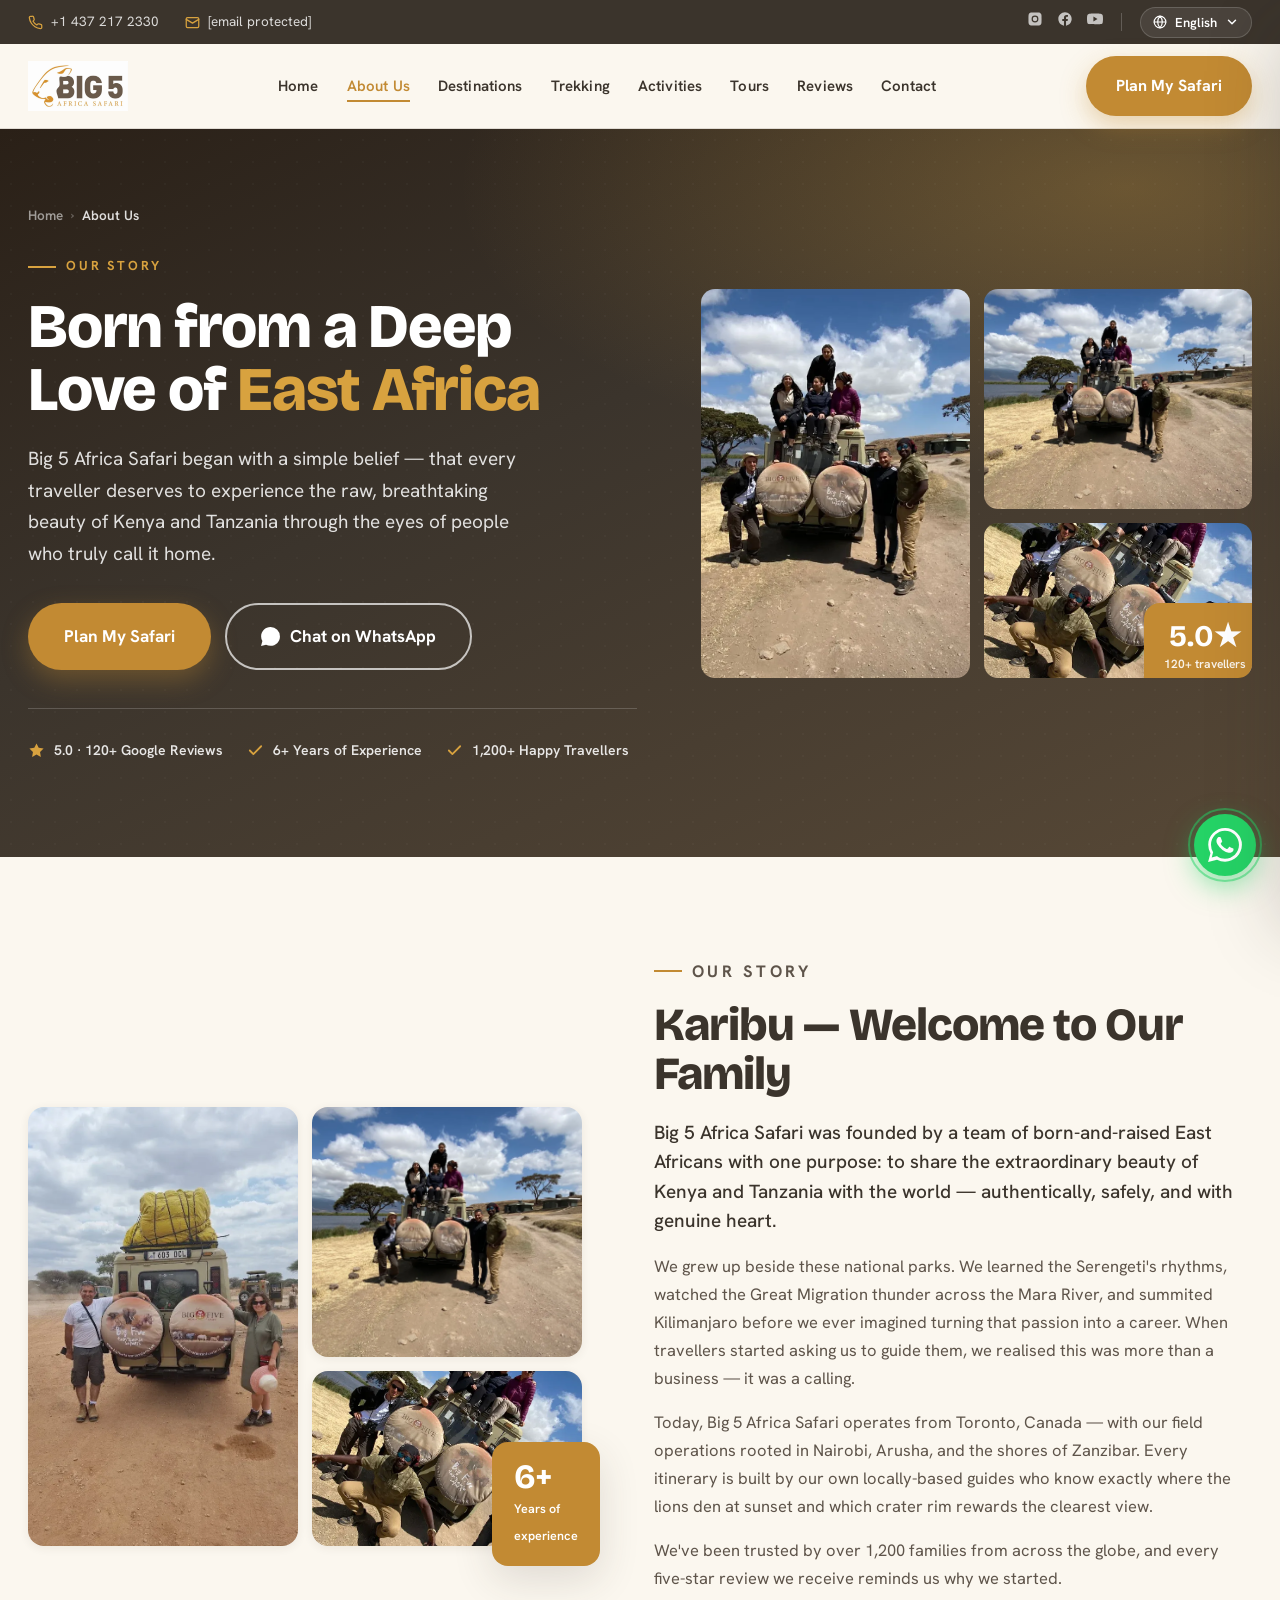
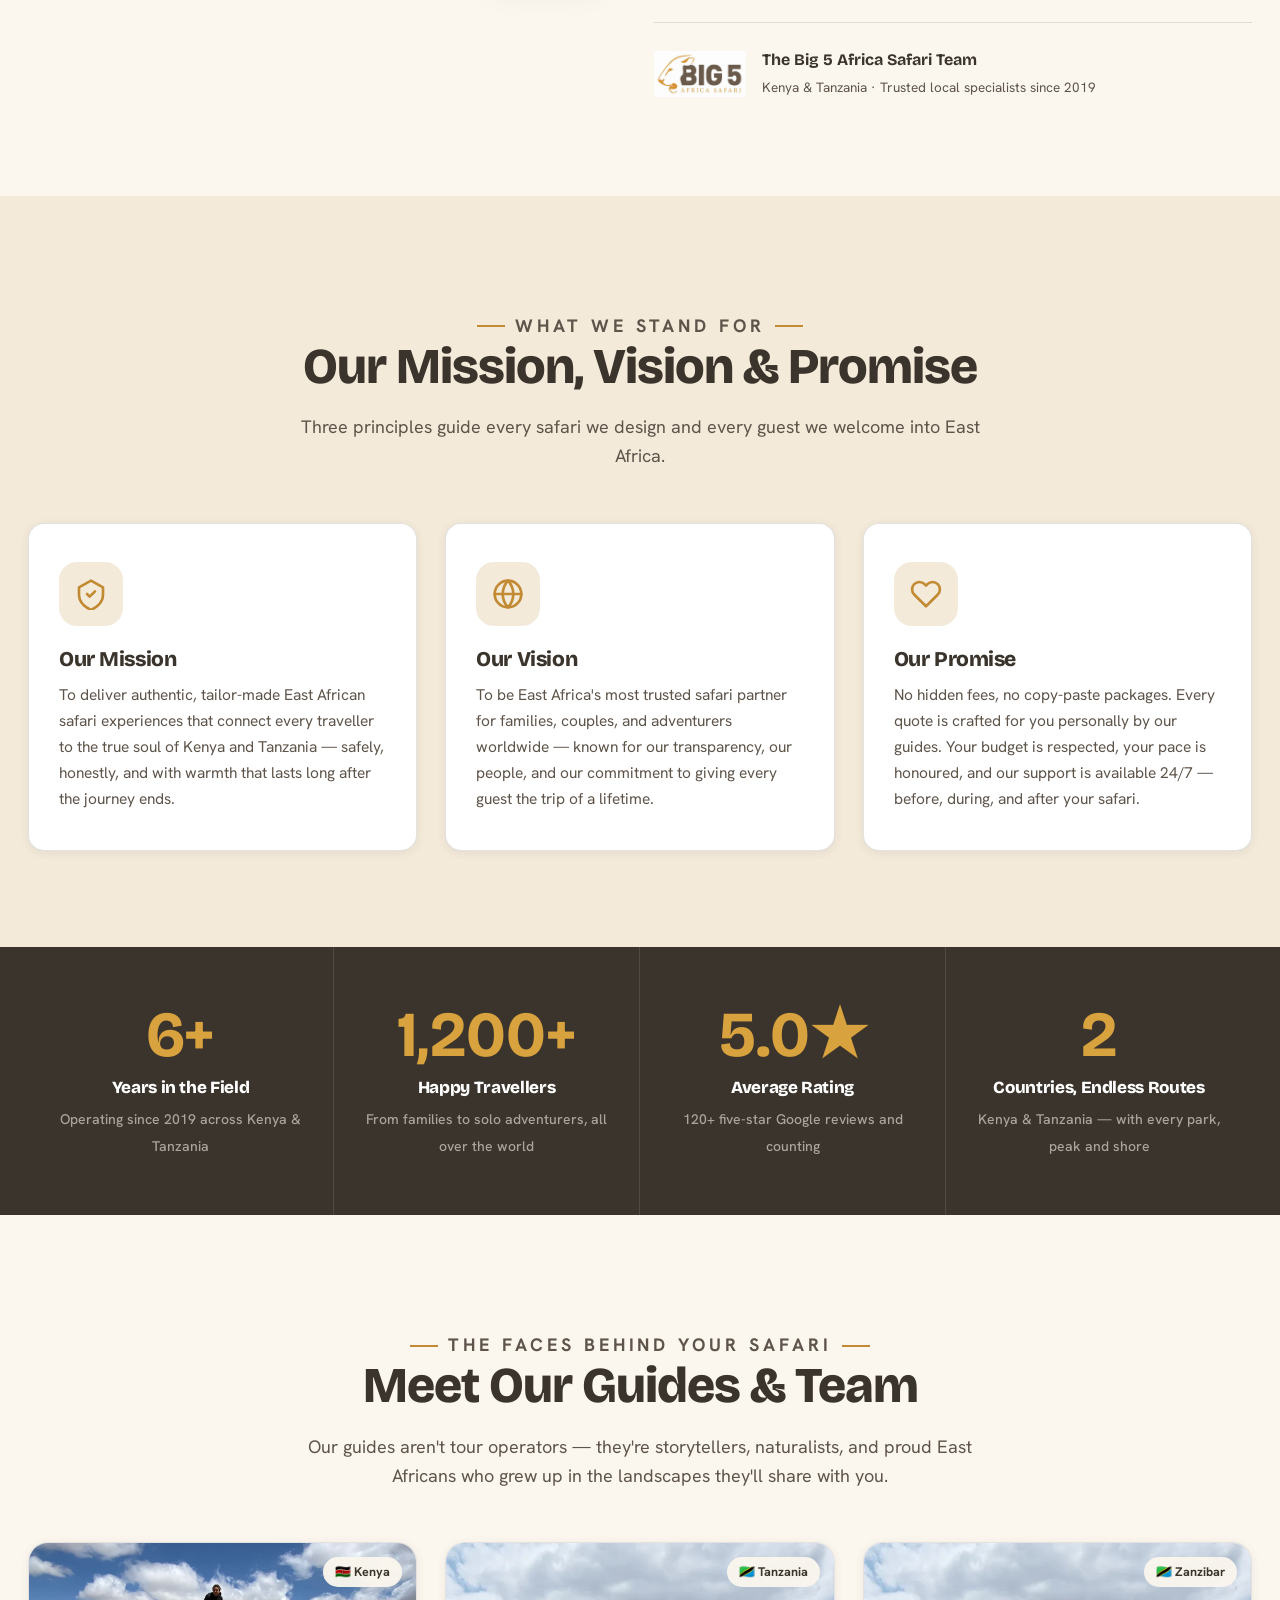
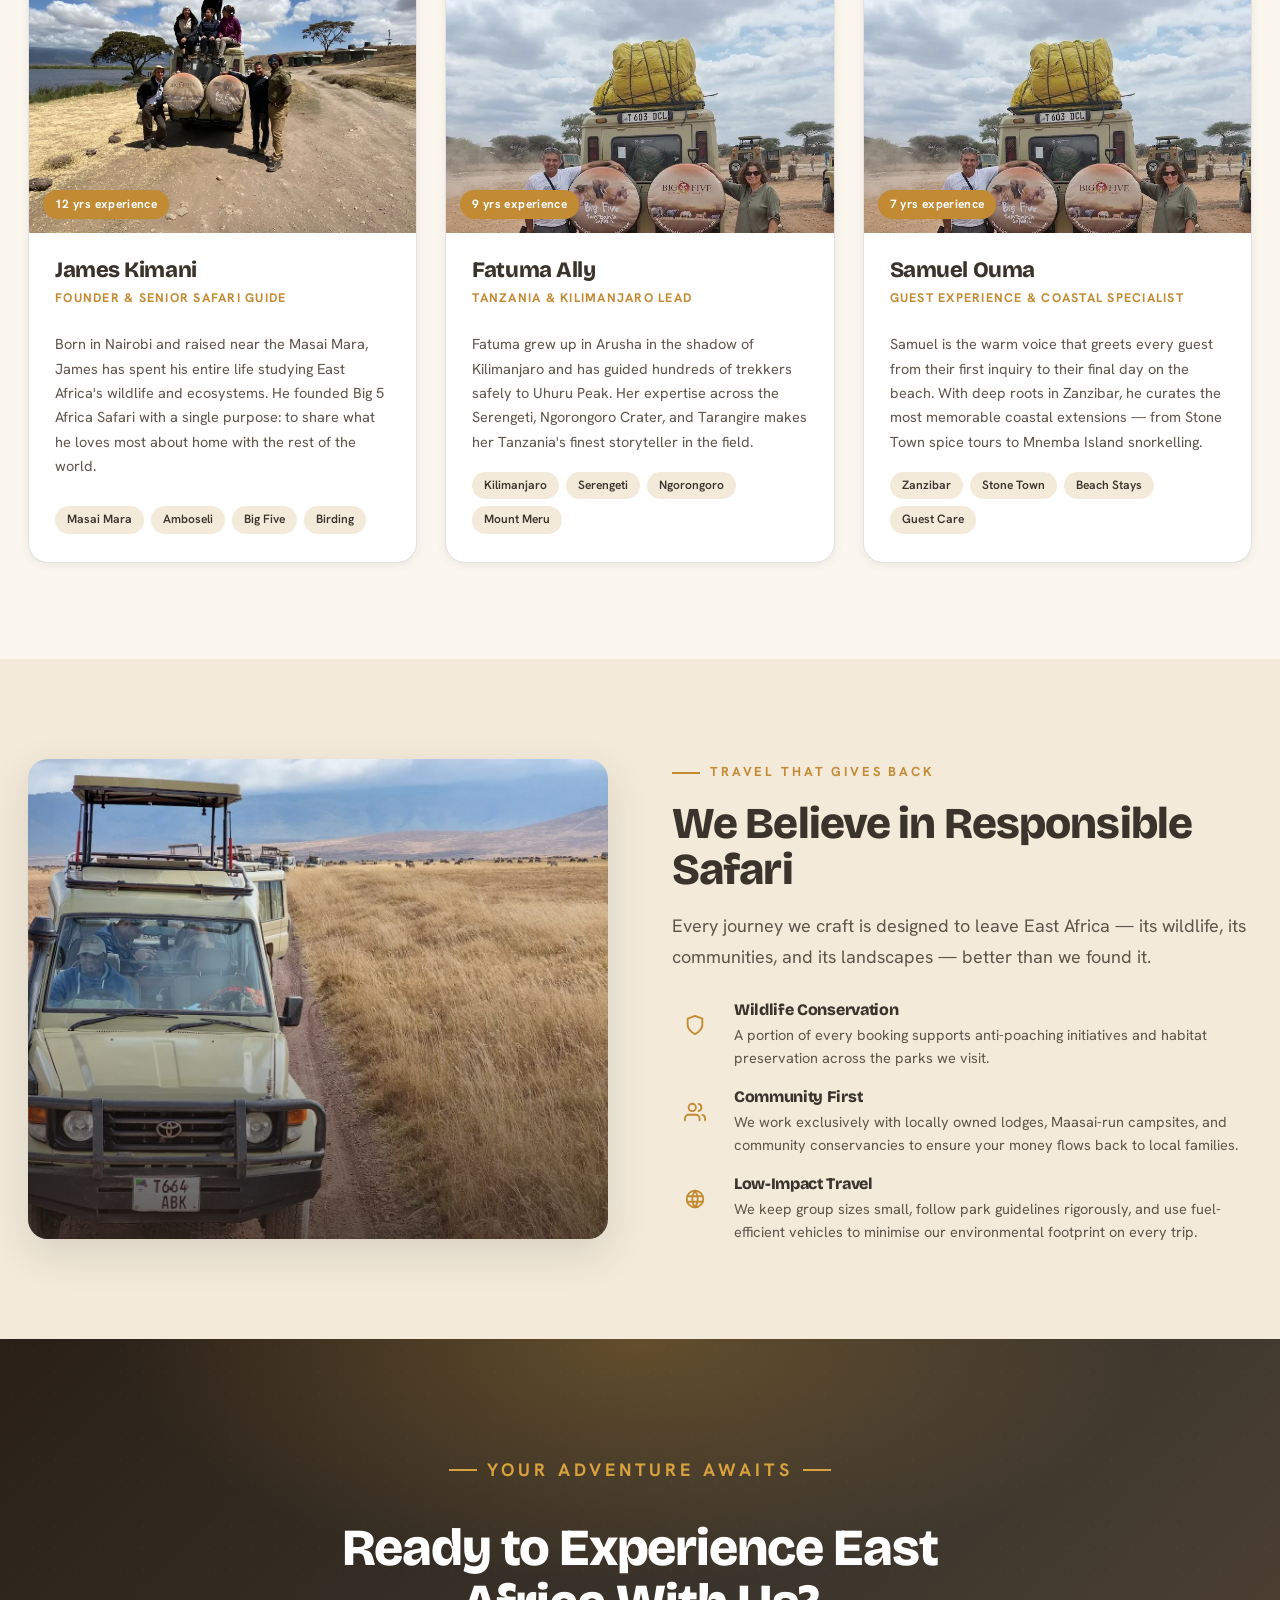
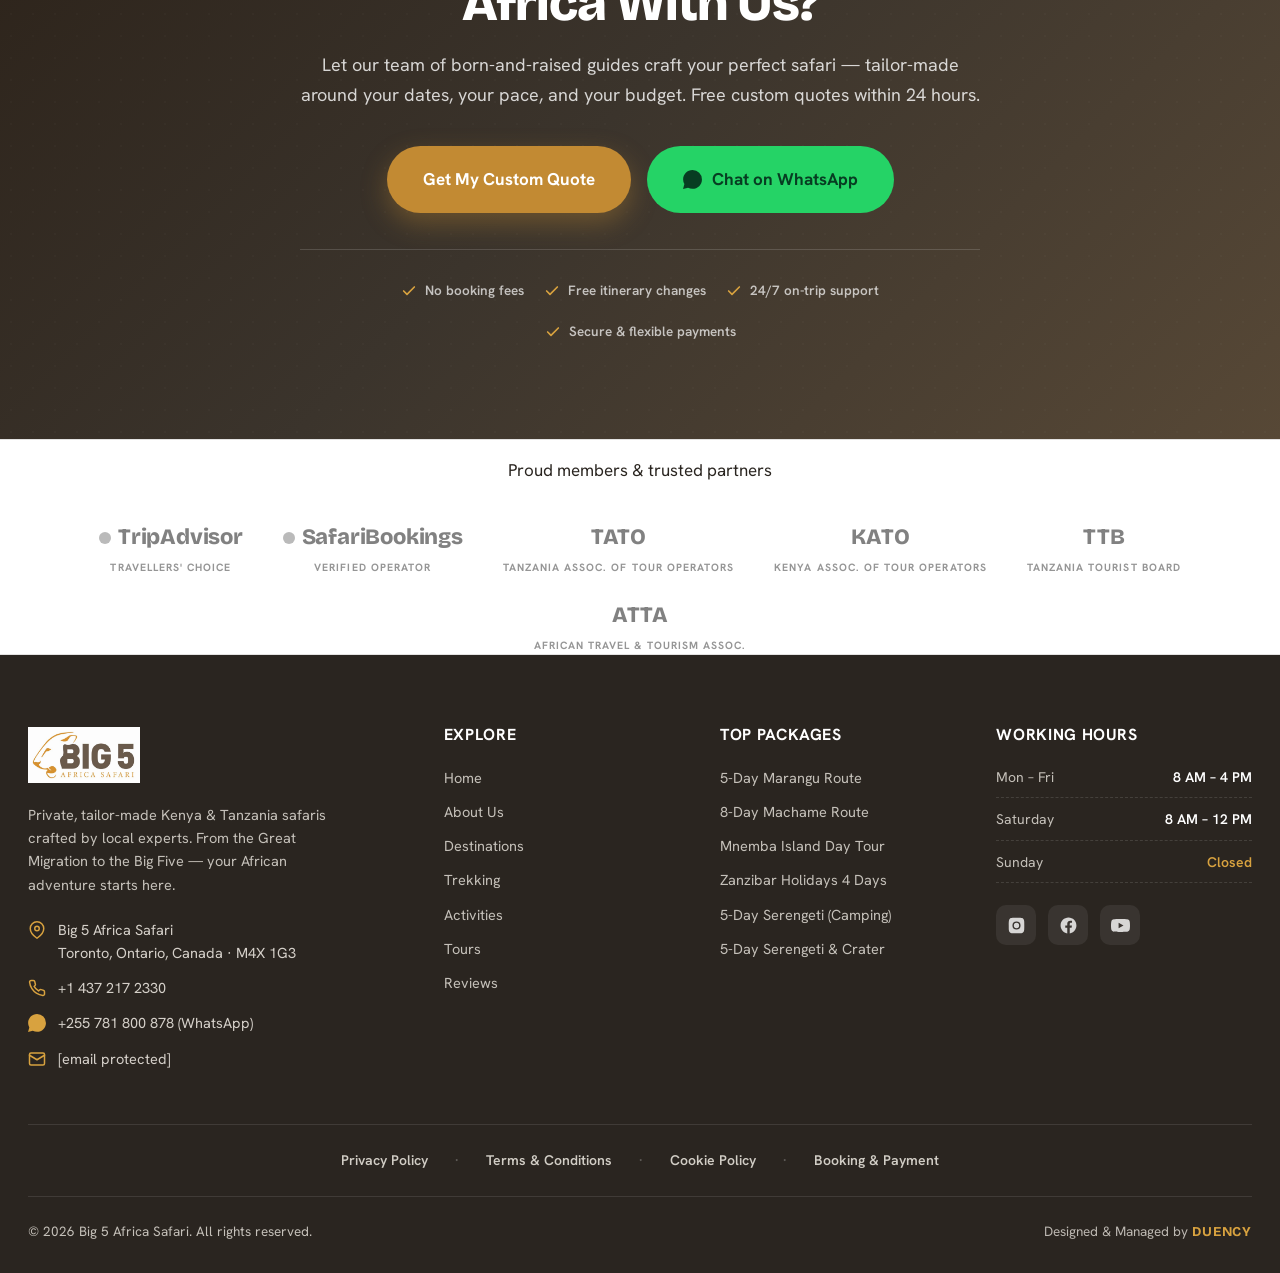
==== about.html @ d80b9469 "Big 5 Africa Safari clean architecture setup" ====
<!DOCTYPE html>
<html lang="en" class="js">
<head>

<meta charset="UTF-8" />
<meta name="viewport" content="width=device-width, initial-scale=1.0" />
<title>About Us — Big 5 Africa Safari | Kenya &amp; Tanzania Specialists</title>
<meta name="description" content="Meet the team behind Big 5 Africa Safari — born-and-raised East African guides passionate about sharing the wonders of Kenya and Tanzania with the world." />
<link rel="preconnect" href="https://fonts.googleapis.com" />
<link rel="preconnect" href="https://fonts.gstatic.com" crossorigin />
<link href="https://fonts.googleapis.com/css2?family=Bricolage+Grotesque:opsz,wght@12..96,600;12..96,700;12..96,800&family=Hanken+Grotesk:wght@400;500;600;700;800&display=swap" rel="stylesheet" />

<link rel="stylesheet" href="assets/css/main.css" />
</head>
<body>

<!-- ==================== TOP UTILITY BAR ==================== -->
<div class="topbar">
  <div class="wrap">
    <div class="topbar-left">
      <a href="tel:+14372172330">
        <svg viewBox="0 0 24 24" fill="none" stroke="currentColor" stroke-width="2" stroke-linecap="round" stroke-linejoin="round"><path d="M22 16.92v3a2 2 0 0 1-2.18 2 19.79 19.79 0 0 1-8.63-3.07 19.5 19.5 0 0 1-6-6 19.79 19.79 0 0 1-3.07-8.67A2 2 0 0 1 4.11 2h3a2 2 0 0 1 2 1.72c.13.96.36 1.9.7 2.81a2 2 0 0 1-.45 2.11L8.09 9.91a16 16 0 0 0 6 6l1.27-1.27a2 2 0 0 1 2.11-.45c.91.34 1.85.57 2.81.7A2 2 0 0 1 22 16.92z"/></svg>
        +1 437 217 2330
      </a>
      <a href="/cdn-cgi/l/email-protection#85ecebe3eac5e7ece2b0e4e3f7ece6e4f6e4e3e4f7ecabe6eae8" class="hide-sm">
        <svg viewBox="0 0 24 24" fill="none" stroke="currentColor" stroke-width="2" stroke-linecap="round" stroke-linejoin="round"><rect x="2" y="4" width="20" height="16" rx="2"/><path d="m22 7-10 6L2 7"/></svg>
        <span class="__cf_email__" data-cfemail="87eee9e1e8c7e5eee0b2e6e1f5eee4e6f4e6e1e6f5eea9e4e8ea">[email&#160;protected]</span>
      </a>
    </div>
    <div class="topbar-right">
      <div class="top-socials">
        <a href="#" aria-label="Instagram"><svg viewBox="0 0 24 24" fill="currentColor"><path d="M12 2.2c3.2 0 3.6 0 4.85.07 1.17.05 1.8.25 2.23.41.56.22.96.48 1.38.9.42.42.68.82.9 1.38.16.42.36 1.06.41 2.23.06 1.27.07 1.65.07 4.85s0 3.58-.07 4.85c-.05 1.17-.25 1.8-.41 2.23-.22.56-.48.96-.9 1.38-.42.42-.82.68-1.38.9-.42.16-1.06.36-2.23.41-1.27.06-1.65.07-4.85.07s-3.58 0-4.85-.07c-1.17-.05-1.8-.25-2.23-.41a3.7 3.7 0 0 1-1.38-.9 3.7 3.7 0 0 1-.9-1.38c-.16-.42-.36-1.06-.41-2.23C2.21 15.58 2.2 15.2 2.2 12s0-3.58.07-4.85c.05-1.17.25-1.8.41-2.23.22-.56.48-.96.9-1.38.42-.42.82-.68 1.38-.9.42-.16 1.06-.36 2.23-.41C8.42 2.21 8.8 2.2 12 2.2zm0 4.67a5.13 5.13 0 1 0 0 10.26 5.13 5.13 0 0 0 0-10.26zm0 8.46a3.33 3.33 0 1 1 0-6.66 3.33 3.33 0 0 1 0 6.66zm6.54-8.66a1.2 1.2 0 1 1-2.4 0 1.2 1.2 0 0 1 2.4 0z"/></svg></a>
        <a href="#" aria-label="Facebook"><svg viewBox="0 0 24 24" fill="currentColor"><path d="M22 12.06C22 6.5 17.52 2 12 2S2 6.5 2 12.06c0 5.02 3.66 9.18 8.44 9.94v-7.03H7.9v-2.91h2.54V9.85c0-2.52 1.49-3.91 3.78-3.91 1.1 0 2.24.2 2.24.2v2.47h-1.26c-1.24 0-1.63.78-1.63 1.57v1.88h2.78l-.44 2.91h-2.34V22c4.78-.76 8.44-4.92 8.44-9.94z"/></svg></a>
        <a href="#" aria-label="YouTube"><svg viewBox="0 0 24 24" fill="currentColor"><path d="M23.5 6.5a3 3 0 0 0-2.12-2.13C19.5 3.86 12 3.86 12 3.86s-7.5 0-9.38.51A3 3 0 0 0 .5 6.5C0 8.38 0 12 0 12s0 3.62.5 5.5a3 3 0 0 0 2.12 2.13c1.88.51 9.38.51 9.38.51s7.5 0 9.38-.51A3 3 0 0 0 23.5 17.5C24 15.62 24 12 24 12s0-3.62-.5-5.5zM9.6 15.6V8.4l6.2 3.6-6.2 3.6z"/></svg></a>
      </div>
      <div class="top-divider"></div>
      <div class="lang" id="lang">
        <button class="lang-btn" id="langBtn" aria-haspopup="true" aria-expanded="false">
          <svg viewBox="0 0 24 24" fill="none" stroke="currentColor" stroke-width="2" stroke-linecap="round" stroke-linejoin="round"><circle cx="12" cy="12" r="10"/><path d="M2 12h20M12 2a15.3 15.3 0 0 1 4 10 15.3 15.3 0 0 1-4 10 15.3 15.3 0 0 1-4-10 15.3 15.3 0 0 1 4-10z"/></svg>
          <span id="langLabel">English</span>
          <svg class="chev" viewBox="0 0 24 24" fill="none" stroke="currentColor" stroke-width="2.5" stroke-linecap="round" stroke-linejoin="round"><path d="m6 9 6 6 6-6"/></svg>
        </button>
        <div class="lang-menu" id="langMenu" role="menu">
          <button class="active" data-lang="English"><span class="flag">🇬🇧</span> English</button>
          <button data-lang="Français"><span class="flag">🇫🇷</span> Français</button>
          <button data-lang="Deutsch"><span class="flag">🇩🇪</span> Deutsch</button>
          <button data-lang="Español"><span class="flag">🇪🇸</span> Español</button>
          <button data-lang="Kiswahili"><span class="flag">🇹🇿</span> Kiswahili</button>
        </div>
      </div>
    </div>
  </div>
</div>

<!-- ==================== NAVBAR ==================== -->
<nav class="nav" id="nav">
  <div class="wrap">
    <a href="index.html" class="brand" aria-label="Big 5 Africa Safari home">
      <img src="assets/big5-logo.png" alt="Big 5 Africa Safari" />
    </a>
    <ul class="nav-links">
      <li><a href="index.html">Home</a></li>
      <li><a href="about.html" class="active">About Us</a></li>
      <li><a href="index.html#destinations">Destinations</a></li>
      <li><a href="index.html#trekking">Trekking</a></li>
      <li><a href="index.html#activities">Activities</a></li>
      <li><a href="index.html#tours">Tours</a></li>
      <li><a href="index.html#reviews">Reviews</a></li>
      <li><a href="contact.html">Contact</a></li>
    </ul>
    <div class="nav-cta">
      <a href="index.html#inquiry" class="btn btn-primary">Plan My Safari</a>
      <button class="hamburger" id="hamburger" aria-label="Open menu"><span></span><span></span><span></span></button>
    </div>
  </div>
</nav>

<!-- Mobile drawer -->
<div class="drawer" id="drawer">
  <div class="drawer-overlay" id="drawerOverlay"></div>
  <div class="drawer-panel">
    <div class="drawer-head">
      <img src="assets/big5-logo.png" alt="Big 5 Africa Safari" />
      <button class="drawer-close" id="drawerClose" aria-label="Close menu">&times;</button>
    </div>
    <nav class="drawer-links">
      <a href="index.html">Home</a>
      <a href="about.html">About Us</a>
      <a href="index.html#destinations">Destinations</a>
      <a href="index.html#trekking">Trekking</a>
      <a href="index.html#activities">Activities</a>
      <a href="index.html#tours">Tours</a>
      <a href="index.html#reviews">Reviews</a>
      <a href="contact.html">Contact</a>
    </nav>
    <a href="index.html#inquiry" class="btn btn-primary" style="width:100%;justify-content:center;">Plan My Safari</a>
  </div>
</div>

<!-- ==================== ABOUT HERO ==================== -->
<header class="about-hero" id="top">
  <div class="wrap">
    <div class="about-hero-inner">
      <div class="about-hero-copy">
        <div class="breadcrumb">
          <a href="index.html">Home</a>
          <span class="breadcrumb-sep">›</span>
          <span style="color:rgba(255,255,255,.85);">About Us</span>
        </div>
        <p class="eyebrow">Our Story</p>
        <h1>Born from a Deep Love of <em>East Africa</em></h1>
        <p class="about-hero-sub">Big 5 Africa Safari began with a simple belief — that every traveller deserves to experience the raw, breathtaking beauty of Kenya and Tanzania through the eyes of people who truly call it home.</p>
        <div class="hero-btns">
          <a href="index.html#inquiry" class="btn btn-primary btn-lg">Plan My Safari</a>
          <a href="https://wa.me/255781800878" target="_blank" rel="noopener" class="btn btn-ghost btn-lg">
            <svg viewBox="0 0 24 24" fill="currentColor"><path d="M.057 24l1.687-6.163a11.867 11.867 0 0 1-1.587-5.946C.16 5.335 5.495 0 12.05 0a11.82 11.82 0 0 1 8.413 3.488 11.82 11.82 0 0 1 3.48 8.414c-.003 6.557-5.338 11.892-11.893 11.892a11.9 11.9 0 0 1-5.688-1.448L.057 24z"/></svg>
            Chat on WhatsApp
          </a>
        </div>
        <div class="hero-trust">
          <div class="trust-pill">
            <svg viewBox="0 0 24 24" fill="currentColor"><path d="m12 2 3.09 6.26L22 9.27l-5 4.87 1.18 6.88L12 17.77l-6.18 3.25L7 14.14l-5-4.87 6.91-1.01L12 2z"/></svg>
            5.0 · 120+ Google Reviews
          </div>
          <div class="trust-pill">
            <svg viewBox="0 0 24 24" fill="none" stroke="currentColor" stroke-width="2.5" stroke-linecap="round" stroke-linejoin="round"><path d="M20 6 9 17l-5-5"/></svg>
            6+ Years of Experience
          </div>
          <div class="trust-pill">
            <svg viewBox="0 0 24 24" fill="none" stroke="currentColor" stroke-width="2.5" stroke-linecap="round" stroke-linejoin="round"><path d="M20 6 9 17l-5-5"/></svg>
            1,200+ Happy Travellers
          </div>
        </div>
      </div>
      <!-- Photo collage — visible on large screens -->
      <div class="hero-collage" aria-hidden="true">
        <div class="hc-img hc-span">
          <img src="assets/safari-group-lake.webp" alt="Big 5 Africa Safari guests at a lake" />
        </div>
        <div class="hc-img">
          <img src="assets/safari-3.webp" alt="Safari group on a 4x4" />
        </div>
        <div class="hc-img" style="position:relative;">
          <img src="assets/safari-group-fun.webp" alt="Safari guests enjoying East Africa" />
          <div class="hc-badge">
            <strong>5.0★</strong>
            <span>120+ travellers</span>
          </div>
        </div>
      </div>
    </div>
  </div>
</header>

<!-- ==================== OUR STORY ==================== -->
<section class="pad bg-cream" id="story">
  <div class="wrap">
    <div class="story-grid">
      <div class="story-collage reveal">
        <div class="sc-img sc-span">
          <img src="assets/safari-2.webp" alt="Big 5 Africa Safari team with guests" />
        </div>
        <div class="sc-img">
          <img src="assets/safari-3.webp" alt="Safari game drive on the plains" />
        </div>
        <div class="sc-img">
          <img src="assets/safari-group-fun.webp" alt="Guests enjoying their safari experience" />
        </div>
        <div class="sc-badge">
          <strong>6+</strong>
          <span>Years of<br>experience</span>
        </div>
      </div>
      <div class="story-copy reveal">
        <p class="eyebrow">Our Story</p>
        <h2>Karibu — Welcome to Our Family</h2>
        <p class="lead">Big 5 Africa Safari was founded by a team of born-and-raised East Africans with one purpose: to share the extraordinary beauty of Kenya and Tanzania with the world — authentically, safely, and with genuine heart.</p>
        <p>We grew up beside these national parks. We learned the Serengeti's rhythms, watched the Great Migration thunder across the Mara River, and summited Kilimanjaro before we ever imagined turning that passion into a career. When travellers started asking us to guide them, we realised this was more than a business — it was a calling.</p>
        <p>Today, Big 5 Africa Safari operates from Toronto, Canada — with our field operations rooted in Nairobi, Arusha, and the shores of Zanzibar. Every itinerary is built by our own locally-based guides who know exactly where the lions den at sunset and which crater rim rewards the clearest view.</p>
        <p>We've been trusted by over 1,200 families from across the globe, and every five-star review we receive reminds us why we started.</p>
        <div class="story-sign">
          <img src="assets/big5-logo.png" alt="Big 5 Africa Safari" class="logo-chip" />
          <div class="sign-text">
            <strong>The Big 5 Africa Safari Team</strong>
            <span>Kenya &amp; Tanzania · Trusted local specialists since 2019</span>
          </div>
        </div>
      </div>
    </div>
  </div>
</section>

<!-- ==================== OUR VALUES ==================== -->
<section class="pad bg-sand" id="values">
  <div class="wrap">
    <div class="section-head center reveal">
      <p class="eyebrow center">What We Stand For</p>
      <h2>Our Mission, Vision &amp; Promise</h2>
      <p>Three principles guide every safari we design and every guest we welcome into East Africa.</p>
    </div>
    <div class="values-grid">
      <div class="value-card reveal">
        <div class="value-ic">
          <svg viewBox="0 0 24 24" fill="none" stroke="currentColor" stroke-width="2" stroke-linecap="round" stroke-linejoin="round"><path d="M12 2 3 7v6c0 5 3.8 8.5 9 11 5.2-2.5 9-6 9-11V7l-9-5z"/><path d="m9 12 2 2 4-4"/></svg>
        </div>
        <h3>Our Mission</h3>
        <p>To deliver authentic, tailor-made East African safari experiences that connect every traveller to the true soul of Kenya and Tanzania — safely, honestly, and with warmth that lasts long after the journey ends.</p>
      </div>
      <div class="value-card reveal">
        <div class="value-ic">
          <svg viewBox="0 0 24 24" fill="none" stroke="currentColor" stroke-width="2" stroke-linecap="round" stroke-linejoin="round"><circle cx="12" cy="12" r="10"/><path d="M2 12h20M12 2a15.3 15.3 0 0 1 4 10 15.3 15.3 0 0 1-4 10 15.3 15.3 0 0 1-4-10 15.3 15.3 0 0 1 4-10z"/></svg>
        </div>
        <h3>Our Vision</h3>
        <p>To be East Africa's most trusted safari partner for families, couples, and adventurers worldwide — known for our transparency, our people, and our commitment to giving every guest the trip of a lifetime.</p>
      </div>
      <div class="value-card reveal">
        <div class="value-ic">
          <svg viewBox="0 0 24 24" fill="none" stroke="currentColor" stroke-width="2" stroke-linecap="round" stroke-linejoin="round"><path d="M20.84 4.61a5.5 5.5 0 0 0-7.78 0L12 5.67l-1.06-1.06a5.5 5.5 0 0 0-7.78 7.78l1.06 1.06L12 21.23l7.78-7.78 1.06-1.06a5.5 5.5 0 0 0 0-7.78z"/></svg>
        </div>
        <h3>Our Promise</h3>
        <p>No hidden fees, no copy-paste packages. Every quote is crafted for you personally by our guides. Your budget is respected, your pace is honoured, and our support is available 24/7 — before, during, and after your safari.</p>
      </div>
    </div>
  </div>
</section>

<!-- ==================== BY THE NUMBERS ==================== -->
<section class="bg-dark stats-strip" id="numbers">
  <div class="wrap">
    <div class="stats-grid">
      <div class="stat-cell reveal">
        <strong>6+</strong>
        <h4>Years in the Field</h4>
        <span>Operating since 2019 across Kenya &amp; Tanzania</span>
      </div>
      <div class="stat-cell reveal">
        <strong>1,200+</strong>
        <h4>Happy Travellers</h4>
        <span>From families to solo adventurers, all over the world</span>
      </div>
      <div class="stat-cell reveal">
        <strong>5.0★</strong>
        <h4>Average Rating</h4>
        <span>120+ five-star Google reviews and counting</span>
      </div>
      <div class="stat-cell reveal">
        <strong>2</strong>
        <h4>Countries, Endless Routes</h4>
        <span>Kenya &amp; Tanzania — with every park, peak and shore</span>
      </div>
    </div>
  </div>
</section>

<!-- ==================== MEET THE GUIDES ==================== -->
<section class="pad bg-cream" id="team">
  <div class="wrap">
    <div class="section-head center reveal">
      <p class="eyebrow center">The Faces Behind Your Safari</p>
      <h2>Meet Our Guides &amp; Team</h2>
      <p>Our guides aren't tour operators — they're storytellers, naturalists, and proud East Africans who grew up in the landscapes they'll share with you.</p>
    </div>
    <div class="guides-grid">

      <!-- Guide 1 -->
      <article class="guide-card reveal">
        <div class="guide-photo">
          <img src="assets/safari-group-lake.webp" alt="James Kimani — Founder and Senior Safari Guide" loading="lazy" />
          <div class="guide-flag">🇰🇪 Kenya</div>
          <div class="guide-yrs">12 yrs experience</div>
        </div>
        <div class="guide-body">
          <h3>James Kimani</h3>
          <p class="guide-role">Founder &amp; Senior Safari Guide</p>
          <p class="guide-bio">Born in Nairobi and raised near the Masai Mara, James has spent his entire life studying East Africa's wildlife and ecosystems. He founded Big 5 Africa Safari with a single purpose: to share what he loves most about home with the rest of the world.</p>
          <div class="guide-tags">
            <span class="guide-tag">Masai Mara</span>
            <span class="guide-tag">Amboseli</span>
            <span class="guide-tag">Big Five</span>
            <span class="guide-tag">Birding</span>
          </div>
        </div>
      </article>

      <!-- Guide 2 -->
      <article class="guide-card reveal">
        <div class="guide-photo">
          <img src="assets/safari-2.webp" alt="Fatuma Ally — Tanzania and Kilimanjaro Lead Guide" loading="lazy" />
          <div class="guide-flag">🇹🇿 Tanzania</div>
          <div class="guide-yrs">9 yrs experience</div>
        </div>
        <div class="guide-body">
          <h3>Fatuma Ally</h3>
          <p class="guide-role">Tanzania &amp; Kilimanjaro Lead</p>
          <p class="guide-bio">Fatuma grew up in Arusha in the shadow of Kilimanjaro and has guided hundreds of trekkers safely to Uhuru Peak. Her expertise across the Serengeti, Ngorongoro Crater, and Tarangire makes her Tanzania's finest storyteller in the field.</p>
          <div class="guide-tags">
            <span class="guide-tag">Kilimanjaro</span>
            <span class="guide-tag">Serengeti</span>
            <span class="guide-tag">Ngorongoro</span>
            <span class="guide-tag">Mount Meru</span>
          </div>
        </div>
      </article>

      <!-- Guide 3 -->
      <article class="guide-card reveal">
        <div class="guide-photo">
          <img src="assets/safari-couple.webp" alt="Samuel Ouma — Guest Experience and Coastal Specialist" loading="lazy" />
          <div class="guide-flag">🇹🇿 Zanzibar</div>
          <div class="guide-yrs">7 yrs experience</div>
        </div>
        <div class="guide-body">
          <h3>Samuel Ouma</h3>
          <p class="guide-role">Guest Experience &amp; Coastal Specialist</p>
          <p class="guide-bio">Samuel is the warm voice that greets every guest from their first inquiry to their final day on the beach. With deep roots in Zanzibar, he curates the most memorable coastal extensions — from Stone Town spice tours to Mnemba Island snorkelling.</p>
          <div class="guide-tags">
            <span class="guide-tag">Zanzibar</span>
            <span class="guide-tag">Stone Town</span>
            <span class="guide-tag">Beach Stays</span>
            <span class="guide-tag">Guest Care</span>
          </div>
        </div>
      </article>

    </div>
  </div>
</section>

<!-- ==================== SUSTAINABILITY ==================== -->
<section class="pad bg-sand" id="sustainability">
  <div class="wrap">
    <div class="sustain-grid">
      <div class="sustain-img reveal">
        <img src="assets/safari-crater.webp" alt="Ngorongoro Crater — one of the landscapes Big 5 Africa Safari protects" />
        <div class="sustain-img-overlay"></div>
      </div>
      <div class="sustain-copy reveal">
        <p class="eyebrow">Travel That Gives Back</p>
        <h2>We Believe in Responsible Safari</h2>
        <p class="lead">Every journey we craft is designed to leave East Africa — its wildlife, its communities, and its landscapes — better than we found it.</p>
        <div class="sustain-list">
          <div class="sustain-item">
            <div class="sustain-ic">
              <svg viewBox="0 0 24 24" fill="none" stroke="currentColor" stroke-width="2" stroke-linecap="round" stroke-linejoin="round"><path d="M12 22s8-4 8-10V5l-8-3-8 3v7c0 6 8 10 8 10z"/></svg>
            </div>
            <div class="sustain-text">
              <h4>Wildlife Conservation</h4>
              <p>A portion of every booking supports anti-poaching initiatives and habitat preservation across the parks we visit.</p>
            </div>
          </div>
          <div class="sustain-item">
            <div class="sustain-ic">
              <svg viewBox="0 0 24 24" fill="none" stroke="currentColor" stroke-width="2" stroke-linecap="round" stroke-linejoin="round"><path d="M17 21v-2a4 4 0 0 0-4-4H5a4 4 0 0 0-4 4v2"/><circle cx="9" cy="7" r="4"/><path d="M23 21v-2a4 4 0 0 0-3-3.87"/><path d="M16 3.13a4 4 0 0 1 0 7.75"/></svg>
            </div>
            <div class="sustain-text">
              <h4>Community First</h4>
              <p>We work exclusively with locally owned lodges, Maasai-run campsites, and community conservancies to ensure your money flows back to local families.</p>
            </div>
          </div>
          <div class="sustain-item">
            <div class="sustain-ic">
              <svg viewBox="0 0 24 24" fill="none" stroke="currentColor" stroke-width="2" stroke-linecap="round" stroke-linejoin="round"><path d="M3 12a9 9 0 1 0 18 0 9 9 0 0 0-18 0z"/><path d="M3.6 9h16.8M3.6 15h16.8M12 3a15 15 0 0 1 0 18M12 3a15 15 0 0 0 0 18"/></svg>
            </div>
            <div class="sustain-text">
              <h4>Low-Impact Travel</h4>
              <p>We keep group sizes small, follow park guidelines rigorously, and use fuel-efficient vehicles to minimise our environmental footprint on every trip.</p>
            </div>
          </div>
        </div>
      </div>
    </div>
  </div>
</section>

<!-- ==================== CTA SECTION ==================== -->
<section class="cta-section pad">
  <div class="wrap">
    <div class="cta-inner reveal">
      <p class="eyebrow center">Your Adventure Awaits</p>
      <h2>Ready to Experience East Africa With Us?</h2>
      <p>Let our team of born-and-raised guides craft your perfect safari — tailor-made around your dates, your pace, and your budget. Free custom quotes within 24 hours.</p>
      <div class="cta-btns">
        <a href="index.html#inquiry" class="btn btn-primary btn-lg">Get My Custom Quote</a>
        <a href="https://wa.me/255781800878" target="_blank" rel="noopener" class="btn btn-wa btn-lg">
          <svg viewBox="0 0 24 24" fill="currentColor"><path d="M.057 24l1.687-6.163a11.867 11.867 0 0 1-1.587-5.946C.16 5.335 5.495 0 12.05 0a11.82 11.82 0 0 1 8.413 3.488 11.82 11.82 0 0 1 3.48 8.414c-.003 6.557-5.338 11.892-11.893 11.892a11.9 11.9 0 0 1-5.688-1.448L.057 24z"/></svg>
          Chat on WhatsApp
        </a>
      </div>
      <div class="cta-trust">
        <span class="cta-trust-item"><svg viewBox="0 0 24 24" fill="none" stroke="currentColor" stroke-width="2.5" stroke-linecap="round" stroke-linejoin="round"><path d="M20 6 9 17l-5-5"/></svg> No booking fees</span>
        <span class="cta-trust-item"><svg viewBox="0 0 24 24" fill="none" stroke="currentColor" stroke-width="2.5" stroke-linecap="round" stroke-linejoin="round"><path d="M20 6 9 17l-5-5"/></svg> Free itinerary changes</span>
        <span class="cta-trust-item"><svg viewBox="0 0 24 24" fill="none" stroke="currentColor" stroke-width="2.5" stroke-linecap="round" stroke-linejoin="round"><path d="M20 6 9 17l-5-5"/></svg> 24/7 on-trip support</span>
        <span class="cta-trust-item"><svg viewBox="0 0 24 24" fill="none" stroke="currentColor" stroke-width="2.5" stroke-linecap="round" stroke-linejoin="round"><path d="M20 6 9 17l-5-5"/></svg> Secure &amp; flexible payments</span>
      </div>
    </div>
  </div>
</section>

<!-- ==================== PARTNERS ==================== -->
<section class="partners">
  <div class="wrap">
    <p class="partners-head reveal">Proud members &amp; trusted partners</p>
    <div class="partners-row reveal">
      <span class="partner-badge"><span class="pb-mark"><span class="dot"></span>TripAdvisor</span><span class="pb-sub">Travellers' Choice</span></span>
      <span class="partner-badge"><span class="pb-mark"><span class="dot"></span>SafariBookings</span><span class="pb-sub">Verified Operator</span></span>
      <span class="partner-badge"><span class="pb-mark">TATO</span><span class="pb-sub">Tanzania Assoc. of Tour Operators</span></span>
      <span class="partner-badge"><span class="pb-mark">KATO</span><span class="pb-sub">Kenya Assoc. of Tour Operators</span></span>
      <span class="partner-badge"><span class="pb-mark">TTB</span><span class="pb-sub">Tanzania Tourist Board</span></span>
      <span class="partner-badge"><span class="pb-mark">ATTA</span><span class="pb-sub">African Travel &amp; Tourism Assoc.</span></span>
    </div>
  </div>
</section>

<!-- ==================== FOOTER ==================== -->
<footer class="footer" id="contact">
  <div class="wrap">
    <div class="footer-top">
      <div class="footer-brand">
        <img src="assets/big5-logo.png" alt="Big 5 Africa Safari" />
        <p>Private, tailor-made Kenya &amp; Tanzania safaris crafted by local experts. From the Great Migration to the Big Five — your African adventure starts here.</p>
        <div class="foot-contact">
          <div>
            <svg viewBox="0 0 24 24" fill="none" stroke="currentColor" stroke-width="2" stroke-linecap="round" stroke-linejoin="round"><path d="M21 10c0 7-9 13-9 13s-9-6-9-13a9 9 0 0 1 18 0z"/><circle cx="12" cy="10" r="3"/></svg>
            <span>Big 5 Africa Safari<br>Toronto, Ontario, Canada · M4X 1G3</span>
          </div>
          <a href="tel:+14372172330"><svg viewBox="0 0 24 24" fill="none" stroke="currentColor" stroke-width="2" stroke-linecap="round" stroke-linejoin="round"><path d="M22 16.92v3a2 2 0 0 1-2.18 2 19.79 19.79 0 0 1-8.63-3.07 19.5 19.5 0 0 1-6-6 19.79 19.79 0 0 1-3.07-8.67A2 2 0 0 1 4.11 2h3a2 2 0 0 1 2 1.72c.13.96.36 1.9.7 2.81a2 2 0 0 1-.45 2.11L8.09 9.91a16 16 0 0 0 6 6l1.27-1.27a2 2 0 0 1 2.11-.45c.91.34 1.85.57 2.81.7A2 2 0 0 1 22 16.92z"/></svg> +1 437 217 2330</a>
          <a href="https://wa.me/255781800878" target="_blank" rel="noopener"><svg viewBox="0 0 24 24" fill="currentColor"><path d="M.057 24l1.687-6.163a11.867 11.867 0 0 1-1.587-5.946C.16 5.335 5.495 0 12.05 0a11.82 11.82 0 0 1 8.413 3.488 11.82 11.82 0 0 1 3.48 8.414c-.003 6.557-5.338 11.892-11.893 11.892a11.9 11.9 0 0 1-5.688-1.448L.057 24z"/></svg> +255 781 800 878 (WhatsApp)</a>
          <a href="/cdn-cgi/l/email-protection#71181f171e31131816441017031812100210171003185f121e1c"><svg viewBox="0 0 24 24" fill="none" stroke="currentColor" stroke-width="2" stroke-linecap="round" stroke-linejoin="round"><rect x="2" y="4" width="20" height="16" rx="2"/><path d="m22 7-10 6L2 7"/></svg> <span class="__cf_email__" data-cfemail="94fdfaf2fbd4f6fdf3a1f5f2e6fdf7f5e7f5f2f5e6fdbaf7fbf9">[email&#160;protected]</span></a>
        </div>
      </div>
      <div>
        <h4>Explore</h4>
        <div class="foot-links">
          <a href="index.html">Home</a>
          <a href="about.html">About Us</a>
          <a href="index.html#destinations">Destinations</a>
          <a href="index.html#trekking">Trekking</a>
          <a href="index.html#activities">Activities</a>
          <a href="index.html#tours">Tours</a>
          <a href="index.html#reviews">Reviews</a>
        </div>
      </div>
      <div>
        <h4>Top Packages</h4>
        <div class="foot-links">
          <a href="index.html#trekking">5-Day Marangu Route</a>
          <a href="index.html#trekking">8-Day Machame Route</a>
          <a href="index.html#tours">Mnemba Island Day Tour</a>
          <a href="index.html#tours">Zanzibar Holidays 4 Days</a>
          <a href="index.html#tours">5-Day Serengeti (Camping)</a>
          <a href="index.html#tours">5-Day Serengeti &amp; Crater</a>
        </div>
      </div>
      <div>
        <h4>Working Hours</h4>
        <div class="foot-hours">
          <div class="row"><span>Mon – Fri</span><span>8 AM – 4 PM</span></div>
          <div class="row"><span>Saturday</span><span>8 AM – 12 PM</span></div>
          <div class="row closed"><span>Sunday</span><span>Closed</span></div>
        </div>
        <div class="foot-social-row">
          <a href="#" aria-label="Instagram"><svg viewBox="0 0 24 24" fill="currentColor"><path d="M12 2.2c3.2 0 3.6 0 4.85.07 1.17.05 1.8.25 2.23.41.56.22.96.48 1.38.9.42.42.68.82.9 1.38.16.42.36 1.06.41 2.23.06 1.27.07 1.65.07 4.85s0 3.58-.07 4.85c-.05 1.17-.25 1.8-.41 2.23-.22.56-.48.96-.9 1.38-.42.42-.82.68-1.38.9-.42.16-1.06.36-2.23.41-1.27.06-1.65.07-4.85.07s-3.58 0-4.85-.07c-1.17-.05-1.8-.25-2.23-.41a3.7 3.7 0 0 1-1.38-.9 3.7 3.7 0 0 1-.9-1.38c-.16-.42-.36-1.06-.41-2.23C2.21 15.58 2.2 15.2 2.2 12s0-3.58.07-4.85c.05-1.17.25-1.8.41-2.23.22-.56.48-.96.9-1.38.42-.42.82-.68 1.38-.9.42-.16 1.06-.36 2.23-.41C8.42 2.21 8.8 2.2 12 2.2zm0 4.67a5.13 5.13 0 1 0 0 10.26 5.13 5.13 0 0 0 0-10.26zm0 8.46a3.33 3.33 0 1 1 0-6.66 3.33 3.33 0 0 1 0 6.66zm6.54-8.66a1.2 1.2 0 1 1-2.4 0 1.2 1.2 0 0 1 2.4 0z"/></svg></a>
          <a href="#" aria-label="Facebook"><svg viewBox="0 0 24 24" fill="currentColor"><path d="M22 12.06C22 6.5 17.52 2 12 2S2 6.5 2 12.06c0 5.02 3.66 9.18 8.44 9.94v-7.03H7.9v-2.91h2.54V9.85c0-2.52 1.49-3.91 3.78-3.91 1.1 0 2.24.2 2.24.2v2.47h-1.26c-1.24 0-1.63.78-1.63 1.57v1.88h2.78l-.44 2.91h-2.34V22c4.78-.76 8.44-4.92 8.44-9.94z"/></svg></a>
          <a href="#" aria-label="YouTube"><svg viewBox="0 0 24 24" fill="currentColor"><path d="M23.5 6.5a3 3 0 0 0-2.12-2.13C19.5 3.86 12 3.86 12 3.86s-7.5 0-9.38.51A3 3 0 0 0 .5 6.5C0 8.38 0 12 0 12s0 3.62.5 5.5a3 3 0 0 0 2.12 2.13c1.88.51 9.38.51 9.38.51s7.5 0 9.38-.51A3 3 0 0 0 23.5 17.5C24 15.62 24 12 24 12s0-3.62-.5-5.5zM9.6 15.6V8.4l6.2 3.6-6.2 3.6z"/></svg></a>
        </div>
      </div>
    </div>
    <div class="footer-legal">
      <a href="#">Privacy Policy</a>
      <span class="sep">·</span>
      <a href="#">Terms &amp; Conditions</a>
      <span class="sep">·</span>
      <a href="#">Cookie Policy</a>
      <span class="sep">·</span>
      <a href="#">Booking &amp; Payment</a>
    </div>
    <div class="footer-bottom">
      <span>© 2026 Big 5 Africa Safari. All rights reserved.</span>
      <span class="credit">Designed &amp; Managed by <strong>DUENCY</strong></span>
    </div>
  </div>
</footer>

<!-- ==================== WHATSAPP FLOAT ==================== -->
<div class="wa-float" id="waFloat">
  <div class="wa-panel">
    <div class="wa-phead">
      <div class="wa-pavatar"><svg viewBox="0 0 24 24" fill="currentColor"><path d="M.057 24l1.687-6.163a11.867 11.867 0 0 1-1.587-5.946C.16 5.335 5.495 0 12.05 0a11.82 11.82 0 0 1 8.413 3.488 11.82 11.82 0 0 1 3.48 8.414c-.003 6.557-5.338 11.892-11.893 11.892a11.9 11.9 0 0 1-5.688-1.448L.057 24z"/></svg></div>
      <div>
        <h4>Big 5 Africa Safari</h4>
        <span>Typically replies instantly</span>
      </div>
      <button class="wa-close" id="waClose" aria-label="Close chat">&times;</button>
    </div>
    <div class="wa-pbody">
      <div class="wa-msg">
        <div class="who">Big 5 Africa Safari</div>
        Jambo! 👋 Looking for the perfect safari? Tell us your dates and we'll craft a free custom quote. How can we help?
        <div class="time">Online now</div>
      </div>
    </div>
    <div class="wa-pfoot">
      <a href="https://wa.me/255781800878?text=Hi%20Big%205%20Africa%20Safari!%20I'd%20like%20to%20plan%20a%20safari." target="_blank" rel="noopener" class="btn btn-wa" style="width:100%;justify-content:center;">Start Chat on WhatsApp</a>
    </div>
  </div>
  <button class="wa-bubble" id="waBubble" aria-label="Open WhatsApp chat">
    <svg viewBox="0 0 24 24" fill="currentColor"><path d="M.057 24l1.687-6.163a11.867 11.867 0 0 1-1.587-5.946C.16 5.335 5.495 0 12.05 0a11.82 11.82 0 0 1 8.413 3.488 11.82 11.82 0 0 1 3.48 8.414c-.003 6.557-5.338 11.892-11.893 11.892a11.9 11.9 0 0 1-5.688-1.448L.057 24zM6.597 20.13c1.676.995 3.276 1.591 5.392 1.592 5.448 0 9.886-4.434 9.889-9.885.002-5.462-4.415-9.89-9.881-9.892-5.452 0-9.887 4.434-9.889 9.884a9.86 9.86 0 0 0 1.513 5.26l-.999 3.648 3.975-1.043zm11.387-5.464c-.074-.124-.272-.198-.57-.347-.297-.149-1.758-.868-2.031-.967-.272-.099-.47-.149-.669.149-.198.297-.768.967-.941 1.165-.173.198-.347.223-.644.074-.297-.149-1.255-.462-2.39-1.475-.883-.788-1.48-1.761-1.653-2.059-.173-.297-.018-.458.13-.606.134-.133.297-.347.446-.521.151-.172.2-.296.3-.495.099-.198.05-.372-.025-.521-.075-.148-.669-1.611-.916-2.206-.242-.579-.487-.501-.669-.51l-.57-.01c-.198 0-.52.074-.792.372s-1.04 1.016-1.04 2.479 1.065 2.876 1.213 3.074c.149.198 2.095 3.2 5.076 4.487.709.306 1.263.489 1.694.626.712.226 1.36.194 1.872.118.571-.085 1.758-.719 2.006-1.413.248-.695.248-1.29.173-1.414z"/></svg>
  </button>
</div>




<script data-cfasync="false" src="/cdn-cgi/scripts/5c5dd728/cloudflare-static/email-decode.min.js"></script><script src="assets/js/navigation.js"></script>
<script src="assets/js/forms.js"></script>
<script src="assets/js/animations.js"></script>
<script src="assets/js/main.js"></script>
</body>
</html>
---- assets/css/main.css ----
/* ============================================================
   BIG 5 AFRICA SAFARI — main.css
   Single entry point — imports all CSS modules in dependency order
   ============================================================ */

@import url('./base.css');
@import url('./animations.css');
@import url('./navigation.css');
@import url('./forms.css');
@import url('./slider.css');
@import url('./components.css');
@import url('./utilities.css');
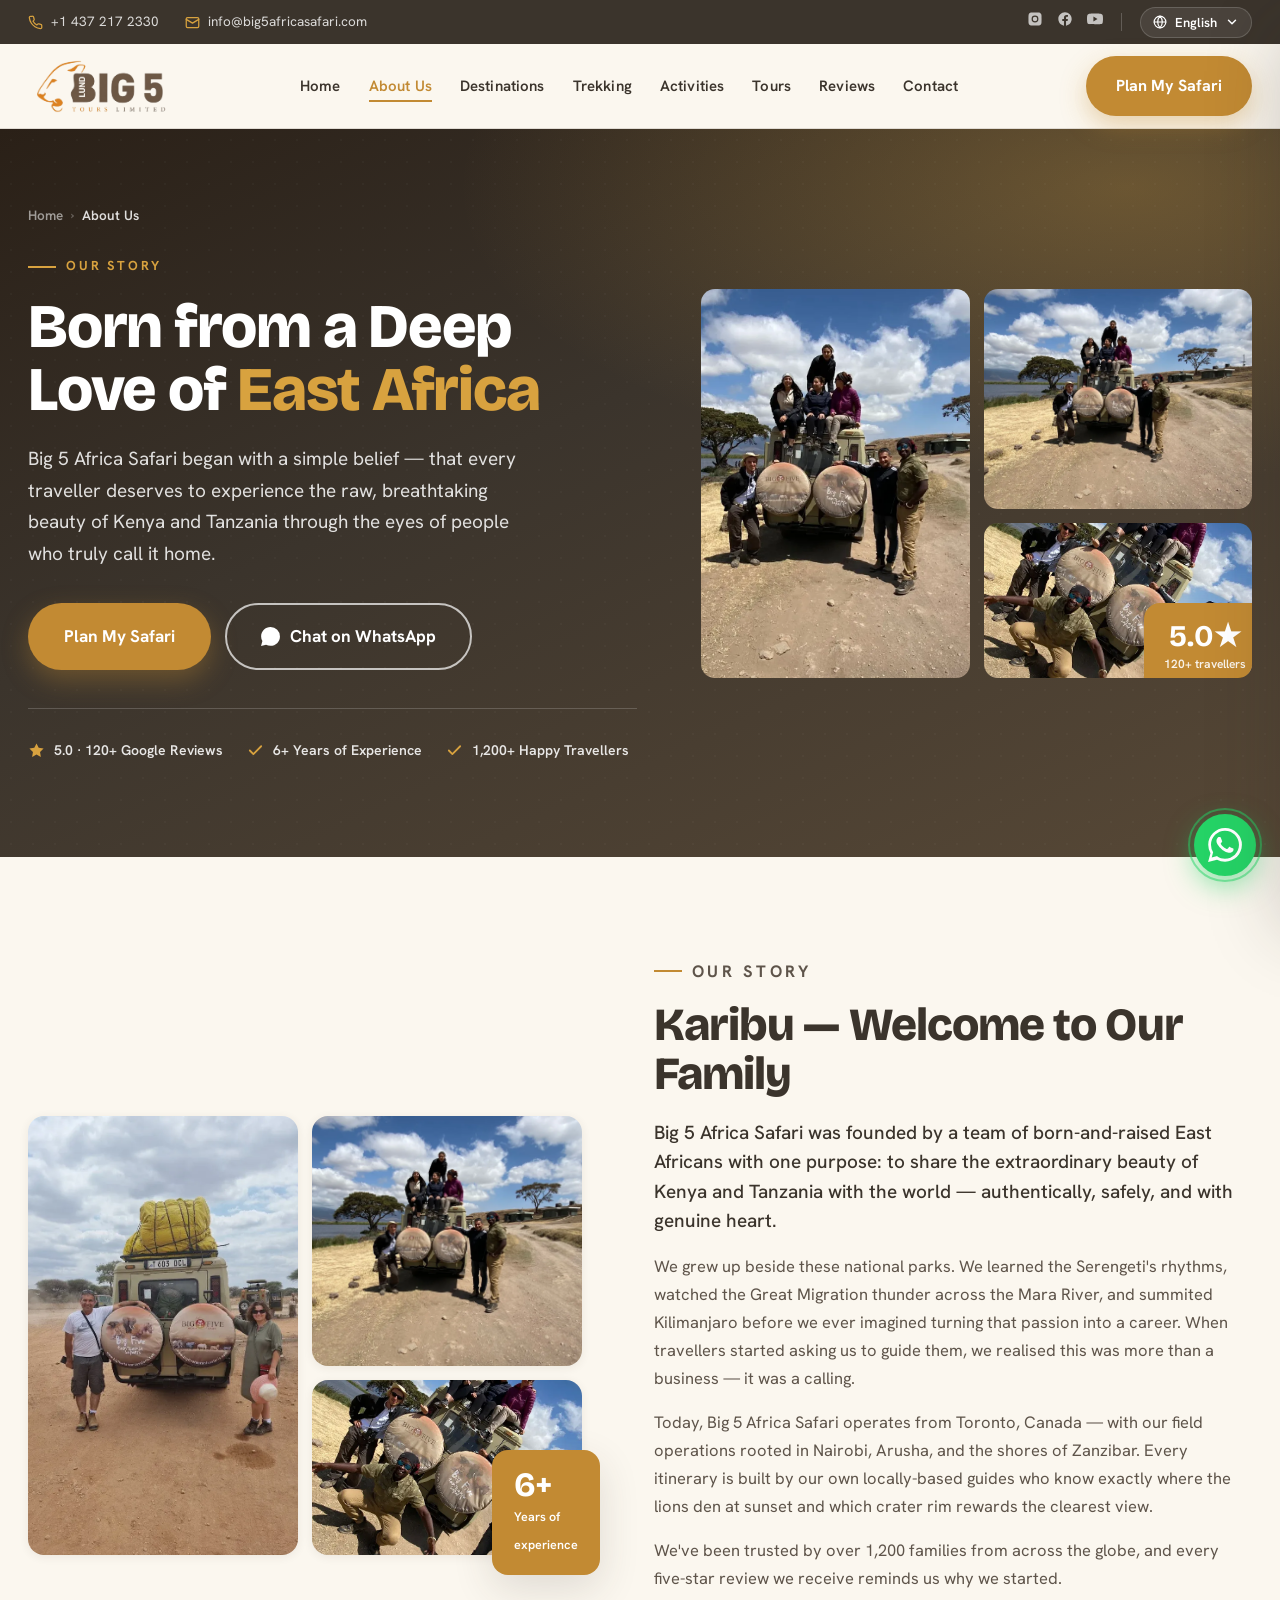
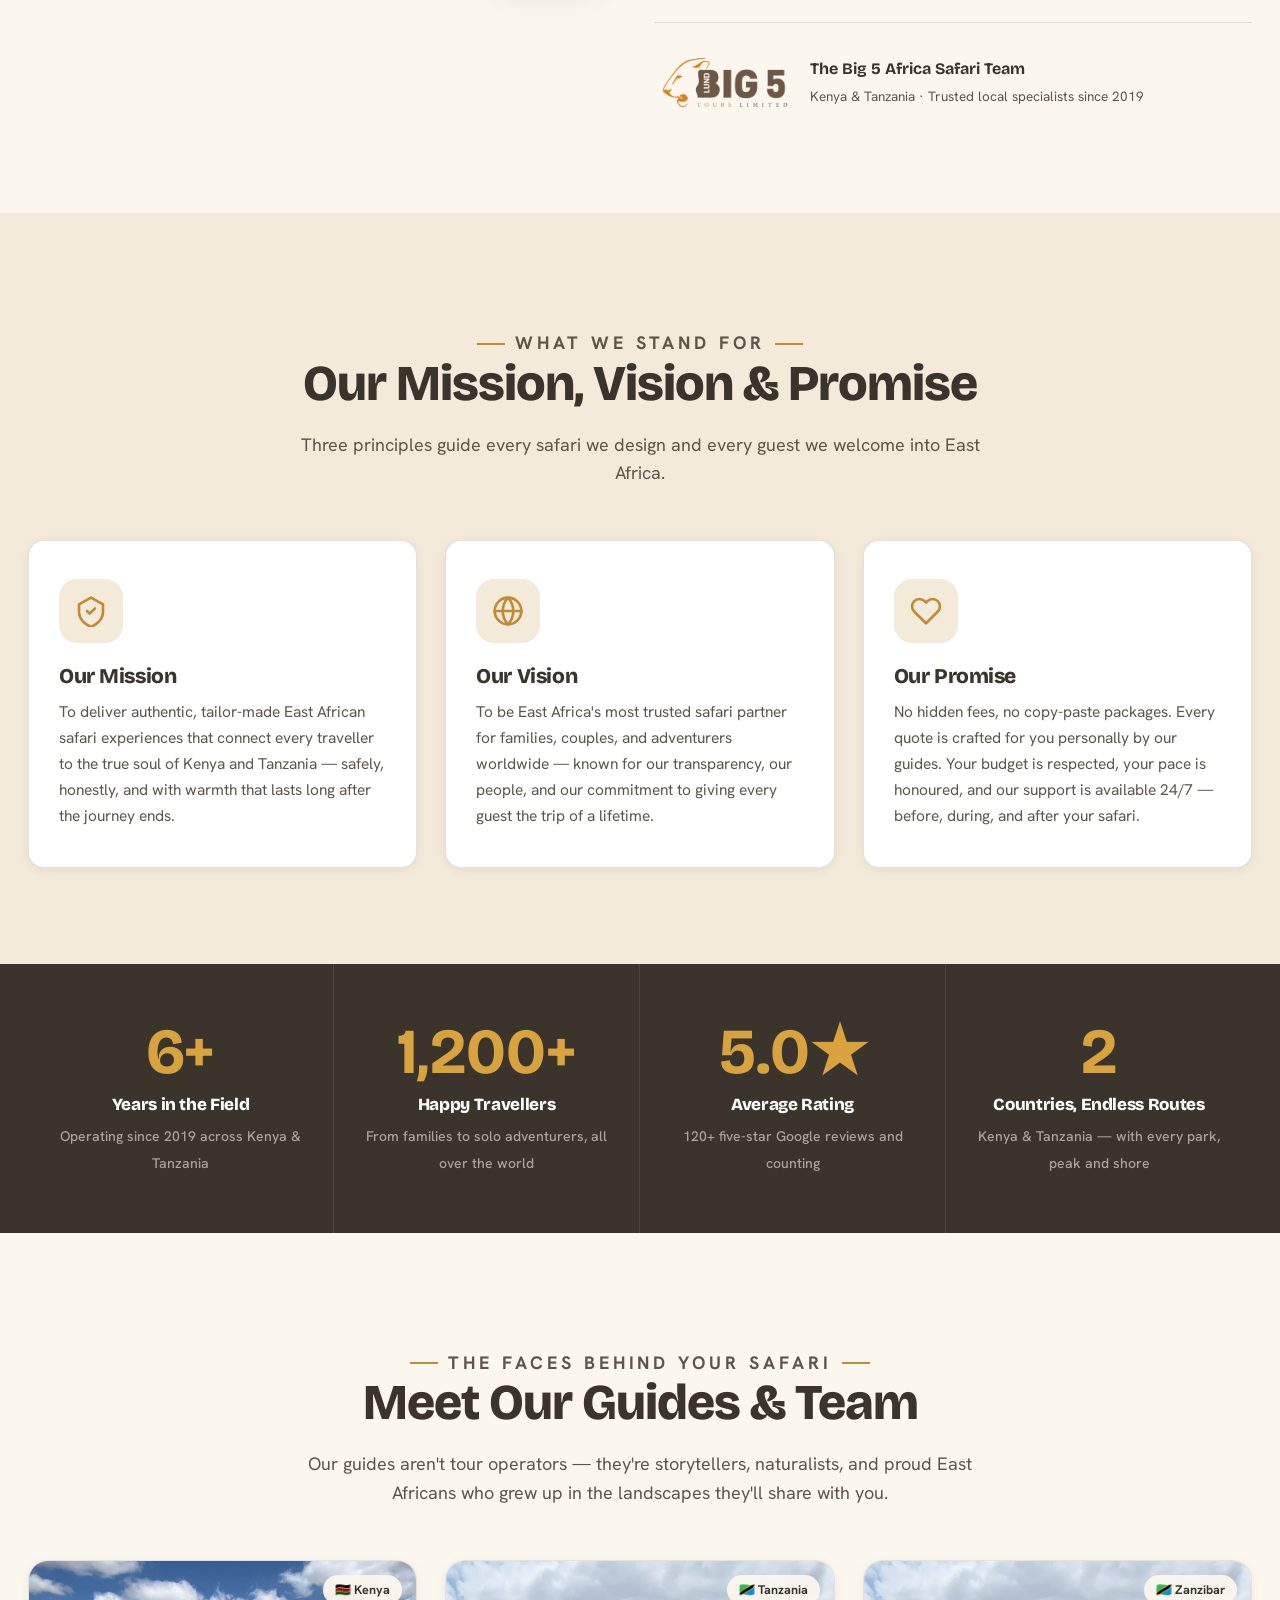
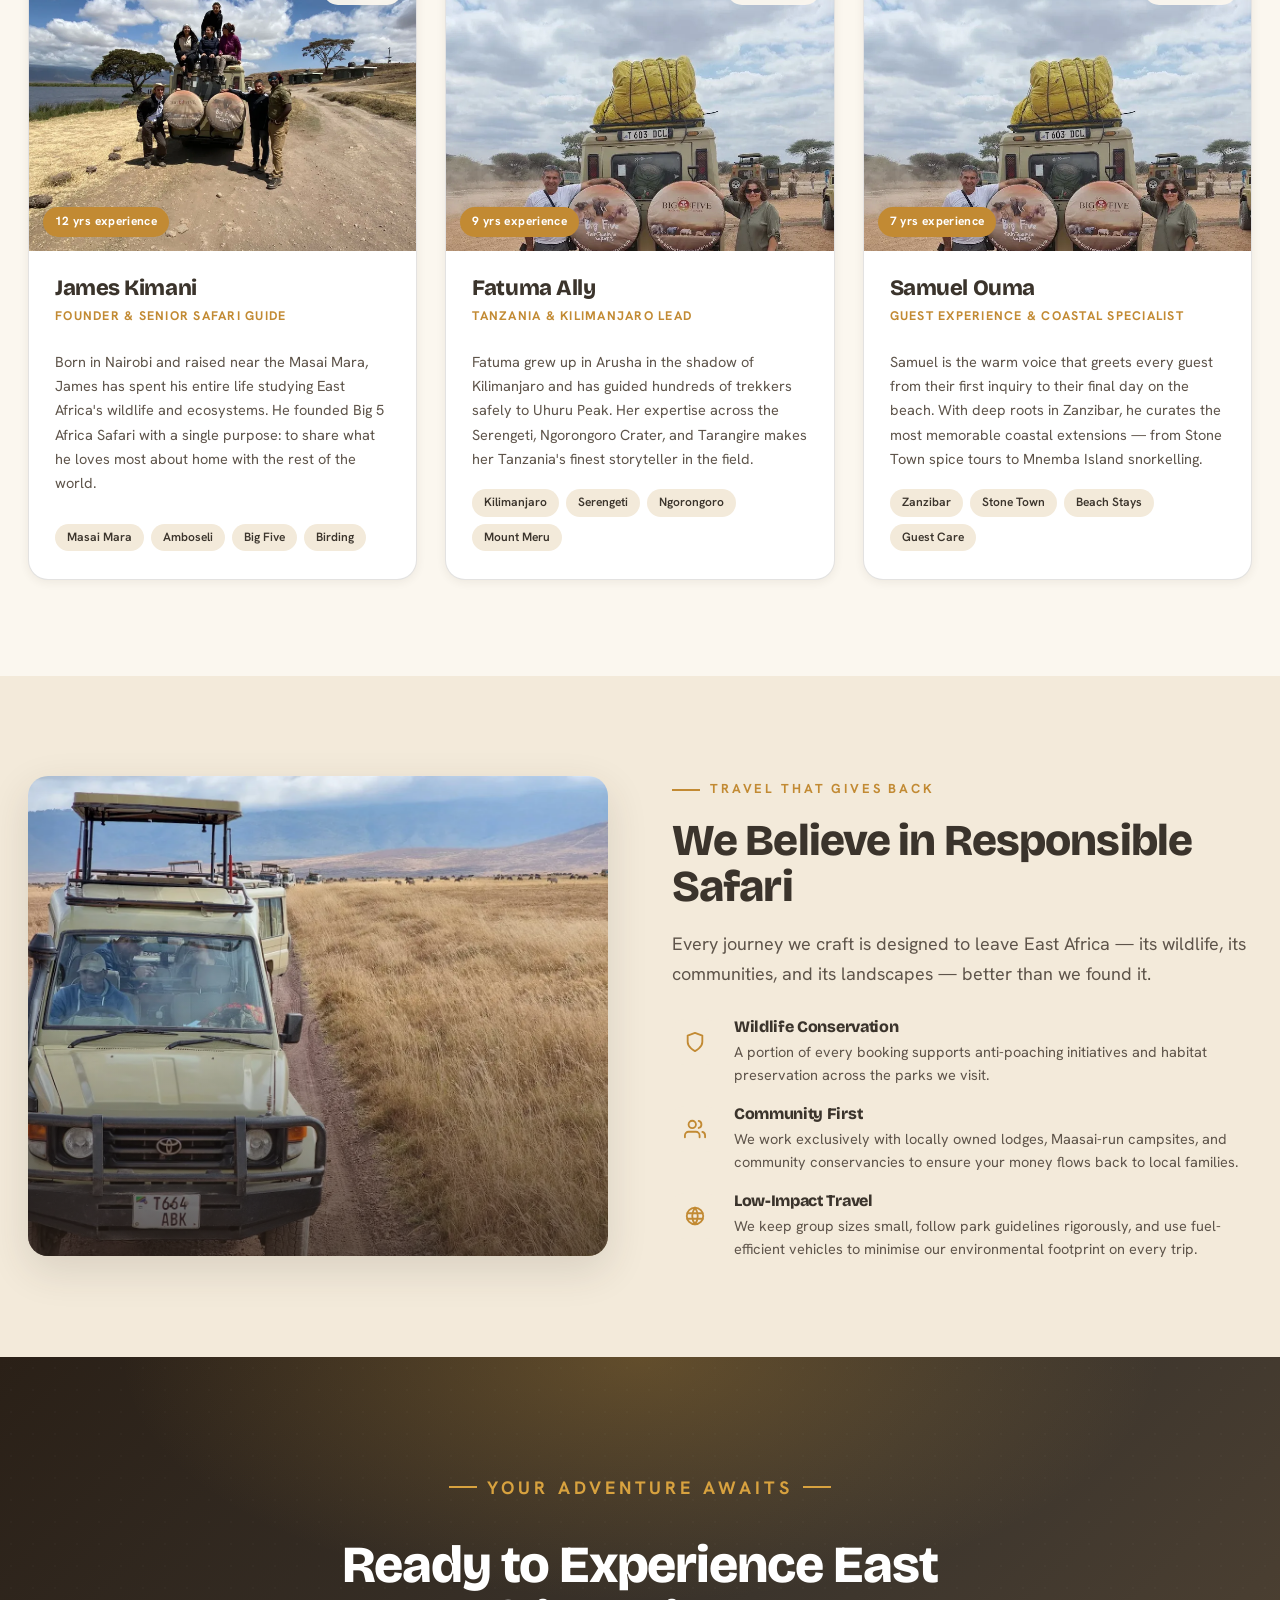
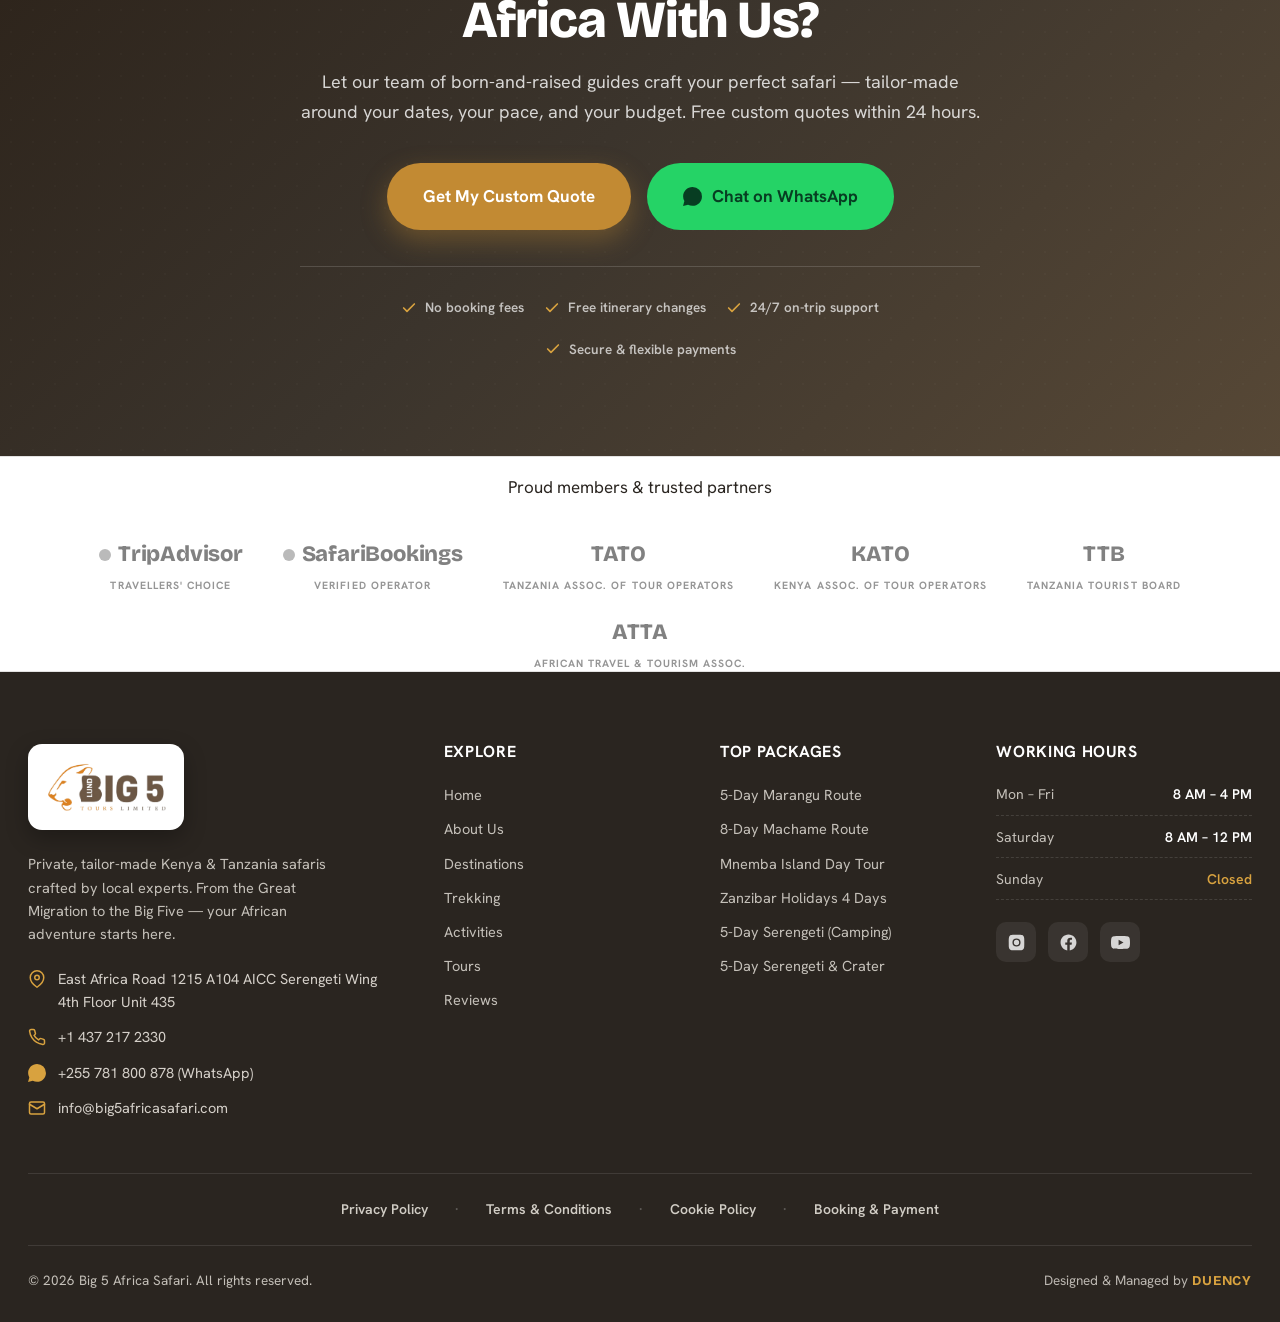
==== commit 0c522bd5: "logo updated or footer updated , email updated" ====
--- a/about.html
+++ b/about.html
@@ -1,436 +1,185 @@
-<!DOCTYPE html>
+<!doctype html>
 <html lang="en" class="js">
-<head>
-
-<meta charset="UTF-8" />
-<meta name="viewport" content="width=device-width, initial-scale=1.0" />
-<title>About Us — Big 5 Africa Safari | Kenya &amp; Tanzania Specialists</title>
-<meta name="description" content="Meet the team behind Big 5 Africa Safari — born-and-raised East African guides passionate about sharing the wonders of Kenya and Tanzania with the world." />
-<link rel="preconnect" href="https://fonts.googleapis.com" />
-<link rel="preconnect" href="https://fonts.gstatic.com" crossorigin />
-<link href="https://fonts.googleapis.com/css2?family=Bricolage+Grotesque:opsz,wght@12..96,600;12..96,700;12..96,800&family=Hanken+Grotesk:wght@400;500;600;700;800&display=swap" rel="stylesheet" />
-
-<link rel="stylesheet" href="assets/css/main.css" />
-</head>
-<body>
-
-<!-- ==================== TOP UTILITY BAR ==================== -->
-<div class="topbar">
-  <div class="wrap">
-    <div class="topbar-left">
-      <a href="tel:+14372172330">
-        <svg viewBox="0 0 24 24" fill="none" stroke="currentColor" stroke-width="2" stroke-linecap="round" stroke-linejoin="round"><path d="M22 16.92v3a2 2 0 0 1-2.18 2 19.79 19.79 0 0 1-8.63-3.07 19.5 19.5 0 0 1-6-6 19.79 19.79 0 0 1-3.07-8.67A2 2 0 0 1 4.11 2h3a2 2 0 0 1 2 1.72c.13.96.36 1.9.7 2.81a2 2 0 0 1-.45 2.11L8.09 9.91a16 16 0 0 0 6 6l1.27-1.27a2 2 0 0 1 2.11-.45c.91.34 1.85.57 2.81.7A2 2 0 0 1 22 16.92z"/></svg>
-        +1 437 217 2330
-      </a>
-      <a href="/cdn-cgi/l/email-protection#85ecebe3eac5e7ece2b0e4e3f7ece6e4f6e4e3e4f7ecabe6eae8" class="hide-sm">
-        <svg viewBox="0 0 24 24" fill="none" stroke="currentColor" stroke-width="2" stroke-linecap="round" stroke-linejoin="round"><rect x="2" y="4" width="20" height="16" rx="2"/><path d="m22 7-10 6L2 7"/></svg>
-        <span class="__cf_email__" data-cfemail="87eee9e1e8c7e5eee0b2e6e1f5eee4e6f4e6e1e6f5eea9e4e8ea">[email&#160;protected]</span>
-      </a>
+  <head>
+    <meta charset="UTF-8" />
+    <meta name="viewport" content="width=device-width, initial-scale=1.0" />
+    <title>
+      About Us — Big 5 Africa Safari | Kenya &amp; Tanzania Specialists
+    </title>
+    <meta
+      name="description"
+      content="Meet the team behind Big 5 Africa Safari — born-and-raised East African guides passionate about sharing the wonders of Kenya and Tanzania with the world."
+    />
+    <link rel="preconnect" href="https://fonts.googleapis.com" />
+    <link rel="preconnect" href="https://fonts.gstatic.com" crossorigin />
+    <link
+      href="https://fonts.googleapis.com/css2?family=Bricolage+Grotesque:opsz,wght@12..96,600;12..96,700;12..96,800&family=Hanken+Grotesk:wght@400;500;600;700;800&display=swap"
+      rel="stylesheet"
+    />
+
+    <link rel="stylesheet" href="assets/css/main.css" />
+  </head>
+  <body>
+    <!-- ==================== TOP UTILITY BAR ==================== -->
+    <div class="topbar">
+      <div class="wrap">
+        <div class="topbar-left">
+          <a href="tel:+14372172330">
+            <svg
+              viewBox="0 0 24 24"
+              fill="none"
+              stroke="currentColor"
+              stroke-width="2"
+              stroke-linecap="round"
+              stroke-linejoin="round"
+            >
+              <path
+                d="M22 16.92v3a2 2 0 0 1-2.18 2 19.79 19.79 0 0 1-8.63-3.07 19.5 19.5 0 0 1-6-6 19.79 19.79 0 0 1-3.07-8.67A2 2 0 0 1 4.11 2h3a2 2 0 0 1 2 1.72c.13.96.36 1.9.7 2.81a2 2 0 0 1-.45 2.11L8.09 9.91a16 16 0 0 0 6 6l1.27-1.27a2 2 0 0 1 2.11-.45c.91.34 1.85.57 2.81.7A2 2 0 0 1 22 16.92z"
+              />
+            </svg>
+            +1 437 217 2330
+          </a>
+          <a
+            href="/cdn-cgi/l/email-protection#85ecebe3eac5e7ece2b0e4e3f7ece6e4f6e4e3e4f7ecabe6eae8"
+            class="hide-sm"
+          >
+            <svg
+              viewBox="0 0 24 24"
+              fill="none"
+              stroke="currentColor"
+              stroke-width="2"
+              stroke-linecap="round"
+              stroke-linejoin="round"
+            >
+              <rect x="2" y="4" width="20" height="16" rx="2" />
+              <path d="m22 7-10 6L2 7" />
+            </svg>
+            <span
+              class="__cf_email__"
+              data-cfemail="87eee9e1e8c7e5eee0b2e6e1f5eee4e6f4e6e1e6f5eea9e4e8ea"
+              >info@big5africasafari.com</span
+            >
+          </a>
+        </div>
+        <div class="topbar-right">
+          <div class="top-socials">
+            <a href="#" aria-label="Instagram"
+              ><svg viewBox="0 0 24 24" fill="currentColor">
+                <path
+                  d="M12 2.2c3.2 0 3.6 0 4.85.07 1.17.05 1.8.25 2.23.41.56.22.96.48 1.38.9.42.42.68.82.9 1.38.16.42.36 1.06.41 2.23.06 1.27.07 1.65.07 4.85s0 3.58-.07 4.85c-.05 1.17-.25 1.8-.41 2.23-.22.56-.48.96-.9 1.38-.42.42-.82.68-1.38.9-.42.16-1.06.36-2.23.41-1.27.06-1.65.07-4.85.07s-3.58 0-4.85-.07c-1.17-.05-1.8-.25-2.23-.41a3.7 3.7 0 0 1-1.38-.9 3.7 3.7 0 0 1-.9-1.38c-.16-.42-.36-1.06-.41-2.23C2.21 15.58 2.2 15.2 2.2 12s0-3.58.07-4.85c.05-1.17.25-1.8.41-2.23.22-.56.48-.96.9-1.38.42-.42.82-.68 1.38-.9.42-.16 1.06-.36 2.23-.41C8.42 2.21 8.8 2.2 12 2.2zm0 4.67a5.13 5.13 0 1 0 0 10.26 5.13 5.13 0 0 0 0-10.26zm0 8.46a3.33 3.33 0 1 1 0-6.66 3.33 3.33 0 0 1 0 6.66zm6.54-8.66a1.2 1.2 0 1 1-2.4 0 1.2 1.2 0 0 1 2.4 0z"
+                /></svg
+            ></a>
+            <a href="#" aria-label="Facebook"
+              ><svg viewBox="0 0 24 24" fill="currentColor">
+                <path
+                  d="M22 12.06C22 6.5 17.52 2 12 2S2 6.5 2 12.06c0 5.02 3.66 9.18 8.44 9.94v-7.03H7.9v-2.91h2.54V9.85c0-2.52 1.49-3.91 3.78-3.91 1.1 0 2.24.2 2.24.2v2.47h-1.26c-1.24 0-1.63.78-1.63 1.57v1.88h2.78l-.44 2.91h-2.34V22c4.78-.76 8.44-4.92 8.44-9.94z"
+                /></svg
+            ></a>
+            <a href="#" aria-label="YouTube"
+              ><svg viewBox="0 0 24 24" fill="currentColor">
+                <path
+                  d="M23.5 6.5a3 3 0 0 0-2.12-2.13C19.5 3.86 12 3.86 12 3.86s-7.5 0-9.38.51A3 3 0 0 0 .5 6.5C0 8.38 0 12 0 12s0 3.62.5 5.5a3 3 0 0 0 2.12 2.13c1.88.51 9.38.51 9.38.51s7.5 0 9.38-.51A3 3 0 0 0 23.5 17.5C24 15.62 24 12 24 12s0-3.62-.5-5.5zM9.6 15.6V8.4l6.2 3.6-6.2 3.6z"
+                /></svg
+            ></a>
+          </div>
+          <div class="top-divider"></div>
+          <div class="lang" id="lang">
+            <button
+              class="lang-btn"
+              id="langBtn"
+              aria-haspopup="true"
+              aria-expanded="false"
+            >
+              <svg
+                viewBox="0 0 24 24"
+                fill="none"
+                stroke="currentColor"
+                stroke-width="2"
+                stroke-linecap="round"
+                stroke-linejoin="round"
+              >
+                <circle cx="12" cy="12" r="10" />
+                <path
+                  d="M2 12h20M12 2a15.3 15.3 0 0 1 4 10 15.3 15.3 0 0 1-4 10 15.3 15.3 0 0 1-4-10 15.3 15.3 0 0 1 4-10z"
+                />
+              </svg>
+              <span id="langLabel">English</span>
+              <svg
+                class="chev"
+                viewBox="0 0 24 24"
+                fill="none"
+                stroke="currentColor"
+                stroke-width="2.5"
+                stroke-linecap="round"
+                stroke-linejoin="round"
+              >
+                <path d="m6 9 6 6 6-6" />
+              </svg>
+            </button>
+            <div class="lang-menu" id="langMenu" role="menu">
+              <button class="active" data-lang="English">
+                <span class="flag">🇬🇧</span> English
+              </button>
+              <button data-lang="Français">
+                <span class="flag">🇫🇷</span> Français
+              </button>
+              <button data-lang="Deutsch">
+                <span class="flag">🇩🇪</span> Deutsch
+              </button>
+              <button data-lang="Español">
+                <span class="flag">🇪🇸</span> Español
+              </button>
+              <button data-lang="Kiswahili">
+                <span class="flag">🇹🇿</span> Kiswahili
+              </button>
+            </div>
+          </div>
+        </div>
+      </div>
     </div>
-    <div class="topbar-right">
-      <div class="top-socials">
-        <a href="#" aria-label="Instagram"><svg viewBox="0 0 24 24" fill="currentColor"><path d="M12 2.2c3.2 0 3.6 0 4.85.07 1.17.05 1.8.25 2.23.41.56.22.96.48 1.38.9.42.42.68.82.9 1.38.16.42.36 1.06.41 2.23.06 1.27.07 1.65.07 4.85s0 3.58-.07 4.85c-.05 1.17-.25 1.8-.41 2.23-.22.56-.48.96-.9 1.38-.42.42-.82.68-1.38.9-.42.16-1.06.36-2.23.41-1.27.06-1.65.07-4.85.07s-3.58 0-4.85-.07c-1.17-.05-1.8-.25-2.23-.41a3.7 3.7 0 0 1-1.38-.9 3.7 3.7 0 0 1-.9-1.38c-.16-.42-.36-1.06-.41-2.23C2.21 15.58 2.2 15.2 2.2 12s0-3.58.07-4.85c.05-1.17.25-1.8.41-2.23.22-.56.48-.96.9-1.38.42-.42.82-.68 1.38-.9.42-.16 1.06-.36 2.23-.41C8.42 2.21 8.8 2.2 12 2.2zm0 4.67a5.13 5.13 0 1 0 0 10.26 5.13 5.13 0 0 0 0-10.26zm0 8.46a3.33 3.33 0 1 1 0-6.66 3.33 3.33 0 0 1 0 6.66zm6.54-8.66a1.2 1.2 0 1 1-2.4 0 1.2 1.2 0 0 1 2.4 0z"/></svg></a>
-        <a href="#" aria-label="Facebook"><svg viewBox="0 0 24 24" fill="currentColor"><path d="M22 12.06C22 6.5 17.52 2 12 2S2 6.5 2 12.06c0 5.02 3.66 9.18 8.44 9.94v-7.03H7.9v-2.91h2.54V9.85c0-2.52 1.49-3.91 3.78-3.91 1.1 0 2.24.2 2.24.2v2.47h-1.26c-1.24 0-1.63.78-1.63 1.57v1.88h2.78l-.44 2.91h-2.34V22c4.78-.76 8.44-4.92 8.44-9.94z"/></svg></a>
-        <a href="#" aria-label="YouTube"><svg viewBox="0 0 24 24" fill="currentColor"><path d="M23.5 6.5a3 3 0 0 0-2.12-2.13C19.5 3.86 12 3.86 12 3.86s-7.5 0-9.38.51A3 3 0 0 0 .5 6.5C0 8.38 0 12 0 12s0 3.62.5 5.5a3 3 0 0 0 2.12 2.13c1.88.51 9.38.51 9.38.51s7.5 0 9.38-.51A3 3 0 0 0 23.5 17.5C24 15.62 24 12 24 12s0-3.62-.5-5.5zM9.6 15.6V8.4l6.2 3.6-6.2 3.6z"/></svg></a>
-      </div>
-      <div class="top-divider"></div>
-      <div class="lang" id="lang">
-        <button class="lang-btn" id="langBtn" aria-haspopup="true" aria-expanded="false">
-          <svg viewBox="0 0 24 24" fill="none" stroke="currentColor" stroke-width="2" stroke-linecap="round" stroke-linejoin="round"><circle cx="12" cy="12" r="10"/><path d="M2 12h20M12 2a15.3 15.3 0 0 1 4 10 15.3 15.3 0 0 1-4 10 15.3 15.3 0 0 1-4-10 15.3 15.3 0 0 1 4-10z"/></svg>
-          <span id="langLabel">English</span>
-          <svg class="chev" viewBox="0 0 24 24" fill="none" stroke="currentColor" stroke-width="2.5" stroke-linecap="round" stroke-linejoin="round"><path d="m6 9 6 6 6-6"/></svg>
-        </button>
-        <div class="lang-menu" id="langMenu" role="menu">
-          <button class="active" data-lang="English"><span class="flag">🇬🇧</span> English</button>
-          <button data-lang="Français"><span class="flag">🇫🇷</span> Français</button>
-          <button data-lang="Deutsch"><span class="flag">🇩🇪</span> Deutsch</button>
-          <button data-lang="Español"><span class="flag">🇪🇸</span> Español</button>
-          <button data-lang="Kiswahili"><span class="flag">🇹🇿</span> Kiswahili</button>
-        </div>
-      </div>
-    </div>
-  </div>
-</div>
-
-<!-- ==================== NAVBAR ==================== -->
-<nav class="nav" id="nav">
-  <div class="wrap">
-    <a href="index.html" class="brand" aria-label="Big 5 Africa Safari home">
-      <img src="assets/big5-logo.png" alt="Big 5 Africa Safari" />
-    </a>
-    <ul class="nav-links">
-      <li><a href="index.html">Home</a></li>
-      <li><a href="about.html" class="active">About Us</a></li>
-      <li><a href="index.html#destinations">Destinations</a></li>
-      <li><a href="index.html#trekking">Trekking</a></li>
-      <li><a href="index.html#activities">Activities</a></li>
-      <li><a href="index.html#tours">Tours</a></li>
-      <li><a href="index.html#reviews">Reviews</a></li>
-      <li><a href="contact.html">Contact</a></li>
-    </ul>
-    <div class="nav-cta">
-      <a href="index.html#inquiry" class="btn btn-primary">Plan My Safari</a>
-      <button class="hamburger" id="hamburger" aria-label="Open menu"><span></span><span></span><span></span></button>
-    </div>
-  </div>
-</nav>
-
-<!-- Mobile drawer -->
-<div class="drawer" id="drawer">
-  <div class="drawer-overlay" id="drawerOverlay"></div>
-  <div class="drawer-panel">
-    <div class="drawer-head">
-      <img src="assets/big5-logo.png" alt="Big 5 Africa Safari" />
-      <button class="drawer-close" id="drawerClose" aria-label="Close menu">&times;</button>
-    </div>
-    <nav class="drawer-links">
-      <a href="index.html">Home</a>
-      <a href="about.html">About Us</a>
-      <a href="index.html#destinations">Destinations</a>
-      <a href="index.html#trekking">Trekking</a>
-      <a href="index.html#activities">Activities</a>
-      <a href="index.html#tours">Tours</a>
-      <a href="index.html#reviews">Reviews</a>
-      <a href="contact.html">Contact</a>
+
+    <!-- ==================== NAVBAR ==================== -->
+    <nav class="nav" id="nav">
+      <div class="wrap">
+        <a
+          href="index.html"
+          class="brand"
+          aria-label="Big 5 Africa Safari home"
+        >
+          <img src="assets/uploads/logo.png" alt="Big 5 Africa Safari" />
+        </a>
+        <ul class="nav-links">
+          <li><a href="index.html">Home</a></li>
+          <li><a href="about.html" class="active">About Us</a></li>
+          <li><a href="index.html#destinations">Destinations</a></li>
+          <li><a href="index.html#trekking">Trekking</a></li>
+          <li><a href="index.html#activities">Activities</a></li>
+          <li><a href="index.html#tours">Tours</a></li>
+          <li><a href="index.html#reviews">Reviews</a></li>
+          <li><a href="contact.html">Contact</a></li>
+        </ul>
+        <div class="nav-cta">
+          <a href="index.html#inquiry" class="btn btn-primary"
+            >Plan My Safari</a
+          >
+          <button class="hamburger" id="hamburger" aria-label="Open menu">
+            <span></span><span></span><span></span>
+          </button>
+        </div>
+      </div>
     </nav>
-    <a href="index.html#inquiry" class="btn btn-primary" style="width:100%;justify-content:center;">Plan My Safari</a>
-  </div>
-</div>
-
-<!-- ==================== ABOUT HERO ==================== -->
-<header class="about-hero" id="top">
-  <div class="wrap">
-    <div class="about-hero-inner">
-      <div class="about-hero-copy">
-        <div class="breadcrumb">
-          <a href="index.html">Home</a>
-          <span class="breadcrumb-sep">›</span>
-          <span style="color:rgba(255,255,255,.85);">About Us</span>
-        </div>
-        <p class="eyebrow">Our Story</p>
-        <h1>Born from a Deep Love of <em>East Africa</em></h1>
-        <p class="about-hero-sub">Big 5 Africa Safari began with a simple belief — that every traveller deserves to experience the raw, breathtaking beauty of Kenya and Tanzania through the eyes of people who truly call it home.</p>
-        <div class="hero-btns">
-          <a href="index.html#inquiry" class="btn btn-primary btn-lg">Plan My Safari</a>
-          <a href="https://wa.me/255781800878" target="_blank" rel="noopener" class="btn btn-ghost btn-lg">
-            <svg viewBox="0 0 24 24" fill="currentColor"><path d="M.057 24l1.687-6.163a11.867 11.867 0 0 1-1.587-5.946C.16 5.335 5.495 0 12.05 0a11.82 11.82 0 0 1 8.413 3.488 11.82 11.82 0 0 1 3.48 8.414c-.003 6.557-5.338 11.892-11.893 11.892a11.9 11.9 0 0 1-5.688-1.448L.057 24z"/></svg>
-            Chat on WhatsApp
-          </a>
-        </div>
-        <div class="hero-trust">
-          <div class="trust-pill">
-            <svg viewBox="0 0 24 24" fill="currentColor"><path d="m12 2 3.09 6.26L22 9.27l-5 4.87 1.18 6.88L12 17.77l-6.18 3.25L7 14.14l-5-4.87 6.91-1.01L12 2z"/></svg>
-            5.0 · 120+ Google Reviews
-          </div>
-          <div class="trust-pill">
-            <svg viewBox="0 0 24 24" fill="none" stroke="currentColor" stroke-width="2.5" stroke-linecap="round" stroke-linejoin="round"><path d="M20 6 9 17l-5-5"/></svg>
-            6+ Years of Experience
-          </div>
-          <div class="trust-pill">
-            <svg viewBox="0 0 24 24" fill="none" stroke="currentColor" stroke-width="2.5" stroke-linecap="round" stroke-linejoin="round"><path d="M20 6 9 17l-5-5"/></svg>
-            1,200+ Happy Travellers
-          </div>
-        </div>
-      </div>
-      <!-- Photo collage — visible on large screens -->
-      <div class="hero-collage" aria-hidden="true">
-        <div class="hc-img hc-span">
-          <img src="assets/safari-group-lake.webp" alt="Big 5 Africa Safari guests at a lake" />
-        </div>
-        <div class="hc-img">
-          <img src="assets/safari-3.webp" alt="Safari group on a 4x4" />
-        </div>
-        <div class="hc-img" style="position:relative;">
-          <img src="assets/safari-group-fun.webp" alt="Safari guests enjoying East Africa" />
-          <div class="hc-badge">
-            <strong>5.0★</strong>
-            <span>120+ travellers</span>
-          </div>
-        </div>
-      </div>
-    </div>
-  </div>
-</header>
-
-<!-- ==================== OUR STORY ==================== -->
-<section class="pad bg-cream" id="story">
-  <div class="wrap">
-    <div class="story-grid">
-      <div class="story-collage reveal">
-        <div class="sc-img sc-span">
-          <img src="assets/safari-2.webp" alt="Big 5 Africa Safari team with guests" />
-        </div>
-        <div class="sc-img">
-          <img src="assets/safari-3.webp" alt="Safari game drive on the plains" />
-        </div>
-        <div class="sc-img">
-          <img src="assets/safari-group-fun.webp" alt="Guests enjoying their safari experience" />
-        </div>
-        <div class="sc-badge">
-          <strong>6+</strong>
-          <span>Years of<br>experience</span>
-        </div>
-      </div>
-      <div class="story-copy reveal">
-        <p class="eyebrow">Our Story</p>
-        <h2>Karibu — Welcome to Our Family</h2>
-        <p class="lead">Big 5 Africa Safari was founded by a team of born-and-raised East Africans with one purpose: to share the extraordinary beauty of Kenya and Tanzania with the world — authentically, safely, and with genuine heart.</p>
-        <p>We grew up beside these national parks. We learned the Serengeti's rhythms, watched the Great Migration thunder across the Mara River, and summited Kilimanjaro before we ever imagined turning that passion into a career. When travellers started asking us to guide them, we realised this was more than a business — it was a calling.</p>
-        <p>Today, Big 5 Africa Safari operates from Toronto, Canada — with our field operations rooted in Nairobi, Arusha, and the shores of Zanzibar. Every itinerary is built by our own locally-based guides who know exactly where the lions den at sunset and which crater rim rewards the clearest view.</p>
-        <p>We've been trusted by over 1,200 families from across the globe, and every five-star review we receive reminds us why we started.</p>
-        <div class="story-sign">
-          <img src="assets/big5-logo.png" alt="Big 5 Africa Safari" class="logo-chip" />
-          <div class="sign-text">
-            <strong>The Big 5 Africa Safari Team</strong>
-            <span>Kenya &amp; Tanzania · Trusted local specialists since 2019</span>
-          </div>
-        </div>
-      </div>
-    </div>
-  </div>
-</section>
-
-<!-- ==================== OUR VALUES ==================== -->
-<section class="pad bg-sand" id="values">
-  <div class="wrap">
-    <div class="section-head center reveal">
-      <p class="eyebrow center">What We Stand For</p>
-      <h2>Our Mission, Vision &amp; Promise</h2>
-      <p>Three principles guide every safari we design and every guest we welcome into East Africa.</p>
-    </div>
-    <div class="values-grid">
-      <div class="value-card reveal">
-        <div class="value-ic">
-          <svg viewBox="0 0 24 24" fill="none" stroke="currentColor" stroke-width="2" stroke-linecap="round" stroke-linejoin="round"><path d="M12 2 3 7v6c0 5 3.8 8.5 9 11 5.2-2.5 9-6 9-11V7l-9-5z"/><path d="m9 12 2 2 4-4"/></svg>
-        </div>
-        <h3>Our Mission</h3>
-        <p>To deliver authentic, tailor-made East African safari experiences that connect every traveller to the true soul of Kenya and Tanzania — safely, honestly, and with warmth that lasts long after the journey ends.</p>
-      </div>
-      <div class="value-card reveal">
-        <div class="value-ic">
-          <svg viewBox="0 0 24 24" fill="none" stroke="currentColor" stroke-width="2" stroke-linecap="round" stroke-linejoin="round"><circle cx="12" cy="12" r="10"/><path d="M2 12h20M12 2a15.3 15.3 0 0 1 4 10 15.3 15.3 0 0 1-4 10 15.3 15.3 0 0 1-4-10 15.3 15.3 0 0 1 4-10z"/></svg>
-        </div>
-        <h3>Our Vision</h3>
-        <p>To be East Africa's most trusted safari partner for families, couples, and adventurers worldwide — known for our transparency, our people, and our commitment to giving every guest the trip of a lifetime.</p>
-      </div>
-      <div class="value-card reveal">
-        <div class="value-ic">
-          <svg viewBox="0 0 24 24" fill="none" stroke="currentColor" stroke-width="2" stroke-linecap="round" stroke-linejoin="round"><path d="M20.84 4.61a5.5 5.5 0 0 0-7.78 0L12 5.67l-1.06-1.06a5.5 5.5 0 0 0-7.78 7.78l1.06 1.06L12 21.23l7.78-7.78 1.06-1.06a5.5 5.5 0 0 0 0-7.78z"/></svg>
-        </div>
-        <h3>Our Promise</h3>
-        <p>No hidden fees, no copy-paste packages. Every quote is crafted for you personally by our guides. Your budget is respected, your pace is honoured, and our support is available 24/7 — before, during, and after your safari.</p>
-      </div>
-    </div>
-  </div>
-</section>
-
-<!-- ==================== BY THE NUMBERS ==================== -->
-<section class="bg-dark stats-strip" id="numbers">
-  <div class="wrap">
-    <div class="stats-grid">
-      <div class="stat-cell reveal">
-        <strong>6+</strong>
-        <h4>Years in the Field</h4>
-        <span>Operating since 2019 across Kenya &amp; Tanzania</span>
-      </div>
-      <div class="stat-cell reveal">
-        <strong>1,200+</strong>
-        <h4>Happy Travellers</h4>
-        <span>From families to solo adventurers, all over the world</span>
-      </div>
-      <div class="stat-cell reveal">
-        <strong>5.0★</strong>
-        <h4>Average Rating</h4>
-        <span>120+ five-star Google reviews and counting</span>
-      </div>
-      <div class="stat-cell reveal">
-        <strong>2</strong>
-        <h4>Countries, Endless Routes</h4>
-        <span>Kenya &amp; Tanzania — with every park, peak and shore</span>
-      </div>
-    </div>
-  </div>
-</section>
-
-<!-- ==================== MEET THE GUIDES ==================== -->
-<section class="pad bg-cream" id="team">
-  <div class="wrap">
-    <div class="section-head center reveal">
-      <p class="eyebrow center">The Faces Behind Your Safari</p>
-      <h2>Meet Our Guides &amp; Team</h2>
-      <p>Our guides aren't tour operators — they're storytellers, naturalists, and proud East Africans who grew up in the landscapes they'll share with you.</p>
-    </div>
-    <div class="guides-grid">
-
-      <!-- Guide 1 -->
-      <article class="guide-card reveal">
-        <div class="guide-photo">
-          <img src="assets/safari-group-lake.webp" alt="James Kimani — Founder and Senior Safari Guide" loading="lazy" />
-          <div class="guide-flag">🇰🇪 Kenya</div>
-          <div class="guide-yrs">12 yrs experience</div>
-        </div>
-        <div class="guide-body">
-          <h3>James Kimani</h3>
-          <p class="guide-role">Founder &amp; Senior Safari Guide</p>
-          <p class="guide-bio">Born in Nairobi and raised near the Masai Mara, James has spent his entire life studying East Africa's wildlife and ecosystems. He founded Big 5 Africa Safari with a single purpose: to share what he loves most about home with the rest of the world.</p>
-          <div class="guide-tags">
-            <span class="guide-tag">Masai Mara</span>
-            <span class="guide-tag">Amboseli</span>
-            <span class="guide-tag">Big Five</span>
-            <span class="guide-tag">Birding</span>
-          </div>
-        </div>
-      </article>
-
-      <!-- Guide 2 -->
-      <article class="guide-card reveal">
-        <div class="guide-photo">
-          <img src="assets/safari-2.webp" alt="Fatuma Ally — Tanzania and Kilimanjaro Lead Guide" loading="lazy" />
-          <div class="guide-flag">🇹🇿 Tanzania</div>
-          <div class="guide-yrs">9 yrs experience</div>
-        </div>
-        <div class="guide-body">
-          <h3>Fatuma Ally</h3>
-          <p class="guide-role">Tanzania &amp; Kilimanjaro Lead</p>
-          <p class="guide-bio">Fatuma grew up in Arusha in the shadow of Kilimanjaro and has guided hundreds of trekkers safely to Uhuru Peak. Her expertise across the Serengeti, Ngorongoro Crater, and Tarangire makes her Tanzania's finest storyteller in the field.</p>
-          <div class="guide-tags">
-            <span class="guide-tag">Kilimanjaro</span>
-            <span class="guide-tag">Serengeti</span>
-            <span class="guide-tag">Ngorongoro</span>
-            <span class="guide-tag">Mount Meru</span>
-          </div>
-        </div>
-      </article>
-
-      <!-- Guide 3 -->
-      <article class="guide-card reveal">
-        <div class="guide-photo">
-          <img src="assets/safari-couple.webp" alt="Samuel Ouma — Guest Experience and Coastal Specialist" loading="lazy" />
-          <div class="guide-flag">🇹🇿 Zanzibar</div>
-          <div class="guide-yrs">7 yrs experience</div>
-        </div>
-        <div class="guide-body">
-          <h3>Samuel Ouma</h3>
-          <p class="guide-role">Guest Experience &amp; Coastal Specialist</p>
-          <p class="guide-bio">Samuel is the warm voice that greets every guest from their first inquiry to their final day on the beach. With deep roots in Zanzibar, he curates the most memorable coastal extensions — from Stone Town spice tours to Mnemba Island snorkelling.</p>
-          <div class="guide-tags">
-            <span class="guide-tag">Zanzibar</span>
-            <span class="guide-tag">Stone Town</span>
-            <span class="guide-tag">Beach Stays</span>
-            <span class="guide-tag">Guest Care</span>
-          </div>
-        </div>
-      </article>
-
-    </div>
-  </div>
-</section>
-
-<!-- ==================== SUSTAINABILITY ==================== -->
-<section class="pad bg-sand" id="sustainability">
-  <div class="wrap">
-    <div class="sustain-grid">
-      <div class="sustain-img reveal">
-        <img src="assets/safari-crater.webp" alt="Ngorongoro Crater — one of the landscapes Big 5 Africa Safari protects" />
-        <div class="sustain-img-overlay"></div>
-      </div>
-      <div class="sustain-copy reveal">
-        <p class="eyebrow">Travel That Gives Back</p>
-        <h2>We Believe in Responsible Safari</h2>
-        <p class="lead">Every journey we craft is designed to leave East Africa — its wildlife, its communities, and its landscapes — better than we found it.</p>
-        <div class="sustain-list">
-          <div class="sustain-item">
-            <div class="sustain-ic">
-              <svg viewBox="0 0 24 24" fill="none" stroke="currentColor" stroke-width="2" stroke-linecap="round" stroke-linejoin="round"><path d="M12 22s8-4 8-10V5l-8-3-8 3v7c0 6 8 10 8 10z"/></svg>
-            </div>
-            <div class="sustain-text">
-              <h4>Wildlife Conservation</h4>
-              <p>A portion of every booking supports anti-poaching initiatives and habitat preservation across the parks we visit.</p>
-            </div>
-          </div>
-          <div class="sustain-item">
-            <div class="sustain-ic">
-              <svg viewBox="0 0 24 24" fill="none" stroke="currentColor" stroke-width="2" stroke-linecap="round" stroke-linejoin="round"><path d="M17 21v-2a4 4 0 0 0-4-4H5a4 4 0 0 0-4 4v2"/><circle cx="9" cy="7" r="4"/><path d="M23 21v-2a4 4 0 0 0-3-3.87"/><path d="M16 3.13a4 4 0 0 1 0 7.75"/></svg>
-            </div>
-            <div class="sustain-text">
-              <h4>Community First</h4>
-              <p>We work exclusively with locally owned lodges, Maasai-run campsites, and community conservancies to ensure your money flows back to local families.</p>
-            </div>
-          </div>
-          <div class="sustain-item">
-            <div class="sustain-ic">
-              <svg viewBox="0 0 24 24" fill="none" stroke="currentColor" stroke-width="2" stroke-linecap="round" stroke-linejoin="round"><path d="M3 12a9 9 0 1 0 18 0 9 9 0 0 0-18 0z"/><path d="M3.6 9h16.8M3.6 15h16.8M12 3a15 15 0 0 1 0 18M12 3a15 15 0 0 0 0 18"/></svg>
-            </div>
-            <div class="sustain-text">
-              <h4>Low-Impact Travel</h4>
-              <p>We keep group sizes small, follow park guidelines rigorously, and use fuel-efficient vehicles to minimise our environmental footprint on every trip.</p>
-            </div>
-          </div>
-        </div>
-      </div>
-    </div>
-  </div>
-</section>
-
-<!-- ==================== CTA SECTION ==================== -->
-<section class="cta-section pad">
-  <div class="wrap">
-    <div class="cta-inner reveal">
-      <p class="eyebrow center">Your Adventure Awaits</p>
-      <h2>Ready to Experience East Africa With Us?</h2>
-      <p>Let our team of born-and-raised guides craft your perfect safari — tailor-made around your dates, your pace, and your budget. Free custom quotes within 24 hours.</p>
-      <div class="cta-btns">
-        <a href="index.html#inquiry" class="btn btn-primary btn-lg">Get My Custom Quote</a>
-        <a href="https://wa.me/255781800878" target="_blank" rel="noopener" class="btn btn-wa btn-lg">
-          <svg viewBox="0 0 24 24" fill="currentColor"><path d="M.057 24l1.687-6.163a11.867 11.867 0 0 1-1.587-5.946C.16 5.335 5.495 0 12.05 0a11.82 11.82 0 0 1 8.413 3.488 11.82 11.82 0 0 1 3.48 8.414c-.003 6.557-5.338 11.892-11.893 11.892a11.9 11.9 0 0 1-5.688-1.448L.057 24z"/></svg>
-          Chat on WhatsApp
-        </a>
-      </div>
-      <div class="cta-trust">
-        <span class="cta-trust-item"><svg viewBox="0 0 24 24" fill="none" stroke="currentColor" stroke-width="2.5" stroke-linecap="round" stroke-linejoin="round"><path d="M20 6 9 17l-5-5"/></svg> No booking fees</span>
-        <span class="cta-trust-item"><svg viewBox="0 0 24 24" fill="none" stroke="currentColor" stroke-width="2.5" stroke-linecap="round" stroke-linejoin="round"><path d="M20 6 9 17l-5-5"/></svg> Free itinerary changes</span>
-        <span class="cta-trust-item"><svg viewBox="0 0 24 24" fill="none" stroke="currentColor" stroke-width="2.5" stroke-linecap="round" stroke-linejoin="round"><path d="M20 6 9 17l-5-5"/></svg> 24/7 on-trip support</span>
-        <span class="cta-trust-item"><svg viewBox="0 0 24 24" fill="none" stroke="currentColor" stroke-width="2.5" stroke-linecap="round" stroke-linejoin="round"><path d="M20 6 9 17l-5-5"/></svg> Secure &amp; flexible payments</span>
-      </div>
-    </div>
-  </div>
-</section>
-
-<!-- ==================== PARTNERS ==================== -->
-<section class="partners">
-  <div class="wrap">
-    <p class="partners-head reveal">Proud members &amp; trusted partners</p>
-    <div class="partners-row reveal">
-      <span class="partner-badge"><span class="pb-mark"><span class="dot"></span>TripAdvisor</span><span class="pb-sub">Travellers' Choice</span></span>
-      <span class="partner-badge"><span class="pb-mark"><span class="dot"></span>SafariBookings</span><span class="pb-sub">Verified Operator</span></span>
-      <span class="partner-badge"><span class="pb-mark">TATO</span><span class="pb-sub">Tanzania Assoc. of Tour Operators</span></span>
-      <span class="partner-badge"><span class="pb-mark">KATO</span><span class="pb-sub">Kenya Assoc. of Tour Operators</span></span>
-      <span class="partner-badge"><span class="pb-mark">TTB</span><span class="pb-sub">Tanzania Tourist Board</span></span>
-      <span class="partner-badge"><span class="pb-mark">ATTA</span><span class="pb-sub">African Travel &amp; Tourism Assoc.</span></span>
-    </div>
-  </div>
-</section>
-
-<!-- ==================== FOOTER ==================== -->
-<footer class="footer" id="contact">
-  <div class="wrap">
-    <div class="footer-top">
-      <div class="footer-brand">
-        <img src="assets/big5-logo.png" alt="Big 5 Africa Safari" />
-        <p>Private, tailor-made Kenya &amp; Tanzania safaris crafted by local experts. From the Great Migration to the Big Five — your African adventure starts here.</p>
-        <div class="foot-contact">
-          <div>
-            <svg viewBox="0 0 24 24" fill="none" stroke="currentColor" stroke-width="2" stroke-linecap="round" stroke-linejoin="round"><path d="M21 10c0 7-9 13-9 13s-9-6-9-13a9 9 0 0 1 18 0z"/><circle cx="12" cy="10" r="3"/></svg>
-            <span>Big 5 Africa Safari<br>Toronto, Ontario, Canada · M4X 1G3</span>
-          </div>
-          <a href="tel:+14372172330"><svg viewBox="0 0 24 24" fill="none" stroke="currentColor" stroke-width="2" stroke-linecap="round" stroke-linejoin="round"><path d="M22 16.92v3a2 2 0 0 1-2.18 2 19.79 19.79 0 0 1-8.63-3.07 19.5 19.5 0 0 1-6-6 19.79 19.79 0 0 1-3.07-8.67A2 2 0 0 1 4.11 2h3a2 2 0 0 1 2 1.72c.13.96.36 1.9.7 2.81a2 2 0 0 1-.45 2.11L8.09 9.91a16 16 0 0 0 6 6l1.27-1.27a2 2 0 0 1 2.11-.45c.91.34 1.85.57 2.81.7A2 2 0 0 1 22 16.92z"/></svg> +1 437 217 2330</a>
-          <a href="https://wa.me/255781800878" target="_blank" rel="noopener"><svg viewBox="0 0 24 24" fill="currentColor"><path d="M.057 24l1.687-6.163a11.867 11.867 0 0 1-1.587-5.946C.16 5.335 5.495 0 12.05 0a11.82 11.82 0 0 1 8.413 3.488 11.82 11.82 0 0 1 3.48 8.414c-.003 6.557-5.338 11.892-11.893 11.892a11.9 11.9 0 0 1-5.688-1.448L.057 24z"/></svg> +255 781 800 878 (WhatsApp)</a>
-          <a href="/cdn-cgi/l/email-protection#71181f171e31131816441017031812100210171003185f121e1c"><svg viewBox="0 0 24 24" fill="none" stroke="currentColor" stroke-width="2" stroke-linecap="round" stroke-linejoin="round"><rect x="2" y="4" width="20" height="16" rx="2"/><path d="m22 7-10 6L2 7"/></svg> <span class="__cf_email__" data-cfemail="94fdfaf2fbd4f6fdf3a1f5f2e6fdf7f5e7f5f2f5e6fdbaf7fbf9">[email&#160;protected]</span></a>
-        </div>
-      </div>
-      <div>
-        <h4>Explore</h4>
-        <div class="foot-links">
+
+    <!-- Mobile drawer -->
+    <div class="drawer" id="drawer">
+      <div class="drawer-overlay" id="drawerOverlay"></div>
+      <div class="drawer-panel">
+        <div class="drawer-head">
+          <img src="assets/uploads/logo.png" alt="Big 5 Africa Safari" />
+          <button class="drawer-close" id="drawerClose" aria-label="Close menu">
+            &times;
+          </button>
+        </div>
+        <nav class="drawer-links">
           <a href="index.html">Home</a>
           <a href="about.html">About Us</a>
           <a href="index.html#destinations">Destinations</a>
@@ -438,82 +187,839 @@
           <a href="index.html#activities">Activities</a>
           <a href="index.html#tours">Tours</a>
           <a href="index.html#reviews">Reviews</a>
-        </div>
-      </div>
-      <div>
-        <h4>Top Packages</h4>
-        <div class="foot-links">
-          <a href="index.html#trekking">5-Day Marangu Route</a>
-          <a href="index.html#trekking">8-Day Machame Route</a>
-          <a href="index.html#tours">Mnemba Island Day Tour</a>
-          <a href="index.html#tours">Zanzibar Holidays 4 Days</a>
-          <a href="index.html#tours">5-Day Serengeti (Camping)</a>
-          <a href="index.html#tours">5-Day Serengeti &amp; Crater</a>
-        </div>
-      </div>
-      <div>
-        <h4>Working Hours</h4>
-        <div class="foot-hours">
-          <div class="row"><span>Mon – Fri</span><span>8 AM – 4 PM</span></div>
-          <div class="row"><span>Saturday</span><span>8 AM – 12 PM</span></div>
-          <div class="row closed"><span>Sunday</span><span>Closed</span></div>
-        </div>
-        <div class="foot-social-row">
-          <a href="#" aria-label="Instagram"><svg viewBox="0 0 24 24" fill="currentColor"><path d="M12 2.2c3.2 0 3.6 0 4.85.07 1.17.05 1.8.25 2.23.41.56.22.96.48 1.38.9.42.42.68.82.9 1.38.16.42.36 1.06.41 2.23.06 1.27.07 1.65.07 4.85s0 3.58-.07 4.85c-.05 1.17-.25 1.8-.41 2.23-.22.56-.48.96-.9 1.38-.42.42-.82.68-1.38.9-.42.16-1.06.36-2.23.41-1.27.06-1.65.07-4.85.07s-3.58 0-4.85-.07c-1.17-.05-1.8-.25-2.23-.41a3.7 3.7 0 0 1-1.38-.9 3.7 3.7 0 0 1-.9-1.38c-.16-.42-.36-1.06-.41-2.23C2.21 15.58 2.2 15.2 2.2 12s0-3.58.07-4.85c.05-1.17.25-1.8.41-2.23.22-.56.48-.96.9-1.38.42-.42.82-.68 1.38-.9.42-.16 1.06-.36 2.23-.41C8.42 2.21 8.8 2.2 12 2.2zm0 4.67a5.13 5.13 0 1 0 0 10.26 5.13 5.13 0 0 0 0-10.26zm0 8.46a3.33 3.33 0 1 1 0-6.66 3.33 3.33 0 0 1 0 6.66zm6.54-8.66a1.2 1.2 0 1 1-2.4 0 1.2 1.2 0 0 1 2.4 0z"/></svg></a>
-          <a href="#" aria-label="Facebook"><svg viewBox="0 0 24 24" fill="currentColor"><path d="M22 12.06C22 6.5 17.52 2 12 2S2 6.5 2 12.06c0 5.02 3.66 9.18 8.44 9.94v-7.03H7.9v-2.91h2.54V9.85c0-2.52 1.49-3.91 3.78-3.91 1.1 0 2.24.2 2.24.2v2.47h-1.26c-1.24 0-1.63.78-1.63 1.57v1.88h2.78l-.44 2.91h-2.34V22c4.78-.76 8.44-4.92 8.44-9.94z"/></svg></a>
-          <a href="#" aria-label="YouTube"><svg viewBox="0 0 24 24" fill="currentColor"><path d="M23.5 6.5a3 3 0 0 0-2.12-2.13C19.5 3.86 12 3.86 12 3.86s-7.5 0-9.38.51A3 3 0 0 0 .5 6.5C0 8.38 0 12 0 12s0 3.62.5 5.5a3 3 0 0 0 2.12 2.13c1.88.51 9.38.51 9.38.51s7.5 0 9.38-.51A3 3 0 0 0 23.5 17.5C24 15.62 24 12 24 12s0-3.62-.5-5.5zM9.6 15.6V8.4l6.2 3.6-6.2 3.6z"/></svg></a>
-        </div>
+          <a href="contact.html">Contact</a>
+        </nav>
+        <a
+          href="index.html#inquiry"
+          class="btn btn-primary"
+          style="width: 100%; justify-content: center"
+          >Plan My Safari</a
+        >
       </div>
     </div>
-    <div class="footer-legal">
-      <a href="#">Privacy Policy</a>
-      <span class="sep">·</span>
-      <a href="#">Terms &amp; Conditions</a>
-      <span class="sep">·</span>
-      <a href="#">Cookie Policy</a>
-      <span class="sep">·</span>
-      <a href="#">Booking &amp; Payment</a>
+
+    <!-- ==================== ABOUT HERO ==================== -->
+    <header class="about-hero" id="top">
+      <div class="wrap">
+        <div class="about-hero-inner">
+          <div class="about-hero-copy">
+            <div class="breadcrumb">
+              <a href="index.html">Home</a>
+              <span class="breadcrumb-sep">›</span>
+              <span style="color: rgba(255, 255, 255, 0.85)">About Us</span>
+            </div>
+            <p class="eyebrow">Our Story</p>
+            <h1>Born from a Deep Love of <em>East Africa</em></h1>
+            <p class="about-hero-sub">
+              Big 5 Africa Safari began with a simple belief — that every
+              traveller deserves to experience the raw, breathtaking beauty of
+              Kenya and Tanzania through the eyes of people who truly call it
+              home.
+            </p>
+            <div class="hero-btns">
+              <a href="index.html#inquiry" class="btn btn-primary btn-lg"
+                >Plan My Safari</a
+              >
+              <a
+                href="https://wa.me/255781800878"
+                target="_blank"
+                rel="noopener"
+                class="btn btn-ghost btn-lg"
+              >
+                <svg viewBox="0 0 24 24" fill="currentColor">
+                  <path
+                    d="M.057 24l1.687-6.163a11.867 11.867 0 0 1-1.587-5.946C.16 5.335 5.495 0 12.05 0a11.82 11.82 0 0 1 8.413 3.488 11.82 11.82 0 0 1 3.48 8.414c-.003 6.557-5.338 11.892-11.893 11.892a11.9 11.9 0 0 1-5.688-1.448L.057 24z"
+                  />
+                </svg>
+                Chat on WhatsApp
+              </a>
+            </div>
+            <div class="hero-trust">
+              <div class="trust-pill">
+                <svg viewBox="0 0 24 24" fill="currentColor">
+                  <path
+                    d="m12 2 3.09 6.26L22 9.27l-5 4.87 1.18 6.88L12 17.77l-6.18 3.25L7 14.14l-5-4.87 6.91-1.01L12 2z"
+                  />
+                </svg>
+                5.0 · 120+ Google Reviews
+              </div>
+              <div class="trust-pill">
+                <svg
+                  viewBox="0 0 24 24"
+                  fill="none"
+                  stroke="currentColor"
+                  stroke-width="2.5"
+                  stroke-linecap="round"
+                  stroke-linejoin="round"
+                >
+                  <path d="M20 6 9 17l-5-5" />
+                </svg>
+                6+ Years of Experience
+              </div>
+              <div class="trust-pill">
+                <svg
+                  viewBox="0 0 24 24"
+                  fill="none"
+                  stroke="currentColor"
+                  stroke-width="2.5"
+                  stroke-linecap="round"
+                  stroke-linejoin="round"
+                >
+                  <path d="M20 6 9 17l-5-5" />
+                </svg>
+                1,200+ Happy Travellers
+              </div>
+            </div>
+          </div>
+          <!-- Photo collage — visible on large screens -->
+          <div class="hero-collage" aria-hidden="true">
+            <div class="hc-img hc-span">
+              <img
+                src="assets/safari-group-lake.webp"
+                alt="Big 5 Africa Safari guests at a lake"
+              />
+            </div>
+            <div class="hc-img">
+              <img src="assets/safari-3.webp" alt="Safari group on a 4x4" />
+            </div>
+            <div class="hc-img" style="position: relative">
+              <img
+                src="assets/safari-group-fun.webp"
+                alt="Safari guests enjoying East Africa"
+              />
+              <div class="hc-badge">
+                <strong>5.0★</strong>
+                <span>120+ travellers</span>
+              </div>
+            </div>
+          </div>
+        </div>
+      </div>
+    </header>
+
+    <!-- ==================== OUR STORY ==================== -->
+    <section class="pad bg-cream" id="story">
+      <div class="wrap">
+        <div class="story-grid">
+          <div class="story-collage reveal">
+            <div class="sc-img sc-span">
+              <img
+                src="assets/safari-2.webp"
+                alt="Big 5 Africa Safari team with guests"
+              />
+            </div>
+            <div class="sc-img">
+              <img
+                src="assets/safari-3.webp"
+                alt="Safari game drive on the plains"
+              />
+            </div>
+            <div class="sc-img">
+              <img
+                src="assets/safari-group-fun.webp"
+                alt="Guests enjoying their safari experience"
+              />
+            </div>
+            <div class="sc-badge">
+              <strong>6+</strong>
+              <span>Years of<br />experience</span>
+            </div>
+          </div>
+          <div class="story-copy reveal">
+            <p class="eyebrow">Our Story</p>
+            <h2>Karibu — Welcome to Our Family</h2>
+            <p class="lead">
+              Big 5 Africa Safari was founded by a team of born-and-raised East
+              Africans with one purpose: to share the extraordinary beauty of
+              Kenya and Tanzania with the world — authentically, safely, and
+              with genuine heart.
+            </p>
+            <p>
+              We grew up beside these national parks. We learned the Serengeti's
+              rhythms, watched the Great Migration thunder across the Mara
+              River, and summited Kilimanjaro before we ever imagined turning
+              that passion into a career. When travellers started asking us to
+              guide them, we realised this was more than a business — it was a
+              calling.
+            </p>
+            <p>
+              Today, Big 5 Africa Safari operates from Toronto, Canada — with
+              our field operations rooted in Nairobi, Arusha, and the shores of
+              Zanzibar. Every itinerary is built by our own locally-based guides
+              who know exactly where the lions den at sunset and which crater
+              rim rewards the clearest view.
+            </p>
+            <p>
+              We've been trusted by over 1,200 families from across the globe,
+              and every five-star review we receive reminds us why we started.
+            </p>
+            <div class="story-sign">
+              <img
+                src="assets/uploads/logo.png"
+                alt="Big 5 Africa Safari"
+                class="logo-chip"
+              />
+              <div class="sign-text">
+                <strong>The Big 5 Africa Safari Team</strong>
+                <span
+                  >Kenya &amp; Tanzania · Trusted local specialists since
+                  2019</span
+                >
+              </div>
+            </div>
+          </div>
+        </div>
+      </div>
+    </section>
+
+    <!-- ==================== OUR VALUES ==================== -->
+    <section class="pad bg-sand" id="values">
+      <div class="wrap">
+        <div class="section-head center reveal">
+          <p class="eyebrow center">What We Stand For</p>
+          <h2>Our Mission, Vision &amp; Promise</h2>
+          <p>
+            Three principles guide every safari we design and every guest we
+            welcome into East Africa.
+          </p>
+        </div>
+        <div class="values-grid">
+          <div class="value-card reveal">
+            <div class="value-ic">
+              <svg
+                viewBox="0 0 24 24"
+                fill="none"
+                stroke="currentColor"
+                stroke-width="2"
+                stroke-linecap="round"
+                stroke-linejoin="round"
+              >
+                <path
+                  d="M12 2 3 7v6c0 5 3.8 8.5 9 11 5.2-2.5 9-6 9-11V7l-9-5z"
+                />
+                <path d="m9 12 2 2 4-4" />
+              </svg>
+            </div>
+            <h3>Our Mission</h3>
+            <p>
+              To deliver authentic, tailor-made East African safari experiences
+              that connect every traveller to the true soul of Kenya and
+              Tanzania — safely, honestly, and with warmth that lasts long after
+              the journey ends.
+            </p>
+          </div>
+          <div class="value-card reveal">
+            <div class="value-ic">
+              <svg
+                viewBox="0 0 24 24"
+                fill="none"
+                stroke="currentColor"
+                stroke-width="2"
+                stroke-linecap="round"
+                stroke-linejoin="round"
+              >
+                <circle cx="12" cy="12" r="10" />
+                <path
+                  d="M2 12h20M12 2a15.3 15.3 0 0 1 4 10 15.3 15.3 0 0 1-4 10 15.3 15.3 0 0 1-4-10 15.3 15.3 0 0 1 4-10z"
+                />
+              </svg>
+            </div>
+            <h3>Our Vision</h3>
+            <p>
+              To be East Africa's most trusted safari partner for families,
+              couples, and adventurers worldwide — known for our transparency,
+              our people, and our commitment to giving every guest the trip of a
+              lifetime.
+            </p>
+          </div>
+          <div class="value-card reveal">
+            <div class="value-ic">
+              <svg
+                viewBox="0 0 24 24"
+                fill="none"
+                stroke="currentColor"
+                stroke-width="2"
+                stroke-linecap="round"
+                stroke-linejoin="round"
+              >
+                <path
+                  d="M20.84 4.61a5.5 5.5 0 0 0-7.78 0L12 5.67l-1.06-1.06a5.5 5.5 0 0 0-7.78 7.78l1.06 1.06L12 21.23l7.78-7.78 1.06-1.06a5.5 5.5 0 0 0 0-7.78z"
+                />
+              </svg>
+            </div>
+            <h3>Our Promise</h3>
+            <p>
+              No hidden fees, no copy-paste packages. Every quote is crafted for
+              you personally by our guides. Your budget is respected, your pace
+              is honoured, and our support is available 24/7 — before, during,
+              and after your safari.
+            </p>
+          </div>
+        </div>
+      </div>
+    </section>
+
+    <!-- ==================== BY THE NUMBERS ==================== -->
+    <section class="bg-dark stats-strip" id="numbers">
+      <div class="wrap">
+        <div class="stats-grid">
+          <div class="stat-cell reveal">
+            <strong>6+</strong>
+            <h4>Years in the Field</h4>
+            <span>Operating since 2019 across Kenya &amp; Tanzania</span>
+          </div>
+          <div class="stat-cell reveal">
+            <strong>1,200+</strong>
+            <h4>Happy Travellers</h4>
+            <span>From families to solo adventurers, all over the world</span>
+          </div>
+          <div class="stat-cell reveal">
+            <strong>5.0★</strong>
+            <h4>Average Rating</h4>
+            <span>120+ five-star Google reviews and counting</span>
+          </div>
+          <div class="stat-cell reveal">
+            <strong>2</strong>
+            <h4>Countries, Endless Routes</h4>
+            <span>Kenya &amp; Tanzania — with every park, peak and shore</span>
+          </div>
+        </div>
+      </div>
+    </section>
+
+    <!-- ==================== MEET THE GUIDES ==================== -->
+    <section class="pad bg-cream" id="team">
+      <div class="wrap">
+        <div class="section-head center reveal">
+          <p class="eyebrow center">The Faces Behind Your Safari</p>
+          <h2>Meet Our Guides &amp; Team</h2>
+          <p>
+            Our guides aren't tour operators — they're storytellers,
+            naturalists, and proud East Africans who grew up in the landscapes
+            they'll share with you.
+          </p>
+        </div>
+        <div class="guides-grid">
+          <!-- Guide 1 -->
+          <article class="guide-card reveal">
+            <div class="guide-photo">
+              <img
+                src="assets/safari-group-lake.webp"
+                alt="James Kimani — Founder and Senior Safari Guide"
+                loading="lazy"
+              />
+              <div class="guide-flag">🇰🇪 Kenya</div>
+              <div class="guide-yrs">12 yrs experience</div>
+            </div>
+            <div class="guide-body">
+              <h3>James Kimani</h3>
+              <p class="guide-role">Founder &amp; Senior Safari Guide</p>
+              <p class="guide-bio">
+                Born in Nairobi and raised near the Masai Mara, James has spent
+                his entire life studying East Africa's wildlife and ecosystems.
+                He founded Big 5 Africa Safari with a single purpose: to share
+                what he loves most about home with the rest of the world.
+              </p>
+              <div class="guide-tags">
+                <span class="guide-tag">Masai Mara</span>
+                <span class="guide-tag">Amboseli</span>
+                <span class="guide-tag">Big Five</span>
+                <span class="guide-tag">Birding</span>
+              </div>
+            </div>
+          </article>
+
+          <!-- Guide 2 -->
+          <article class="guide-card reveal">
+            <div class="guide-photo">
+              <img
+                src="assets/safari-2.webp"
+                alt="Fatuma Ally — Tanzania and Kilimanjaro Lead Guide"
+                loading="lazy"
+              />
+              <div class="guide-flag">🇹🇿 Tanzania</div>
+              <div class="guide-yrs">9 yrs experience</div>
+            </div>
+            <div class="guide-body">
+              <h3>Fatuma Ally</h3>
+              <p class="guide-role">Tanzania &amp; Kilimanjaro Lead</p>
+              <p class="guide-bio">
+                Fatuma grew up in Arusha in the shadow of Kilimanjaro and has
+                guided hundreds of trekkers safely to Uhuru Peak. Her expertise
+                across the Serengeti, Ngorongoro Crater, and Tarangire makes her
+                Tanzania's finest storyteller in the field.
+              </p>
+              <div class="guide-tags">
+                <span class="guide-tag">Kilimanjaro</span>
+                <span class="guide-tag">Serengeti</span>
+                <span class="guide-tag">Ngorongoro</span>
+                <span class="guide-tag">Mount Meru</span>
+              </div>
+            </div>
+          </article>
+
+          <!-- Guide 3 -->
+          <article class="guide-card reveal">
+            <div class="guide-photo">
+              <img
+                src="assets/safari-couple.webp"
+                alt="Samuel Ouma — Guest Experience and Coastal Specialist"
+                loading="lazy"
+              />
+              <div class="guide-flag">🇹🇿 Zanzibar</div>
+              <div class="guide-yrs">7 yrs experience</div>
+            </div>
+            <div class="guide-body">
+              <h3>Samuel Ouma</h3>
+              <p class="guide-role">
+                Guest Experience &amp; Coastal Specialist
+              </p>
+              <p class="guide-bio">
+                Samuel is the warm voice that greets every guest from their
+                first inquiry to their final day on the beach. With deep roots
+                in Zanzibar, he curates the most memorable coastal extensions —
+                from Stone Town spice tours to Mnemba Island snorkelling.
+              </p>
+              <div class="guide-tags">
+                <span class="guide-tag">Zanzibar</span>
+                <span class="guide-tag">Stone Town</span>
+                <span class="guide-tag">Beach Stays</span>
+                <span class="guide-tag">Guest Care</span>
+              </div>
+            </div>
+          </article>
+        </div>
+      </div>
+    </section>
+
+    <!-- ==================== SUSTAINABILITY ==================== -->
+    <section class="pad bg-sand" id="sustainability">
+      <div class="wrap">
+        <div class="sustain-grid">
+          <div class="sustain-img reveal">
+            <img
+              src="assets/safari-crater.webp"
+              alt="Ngorongoro Crater — one of the landscapes Big 5 Africa Safari protects"
+            />
+            <div class="sustain-img-overlay"></div>
+          </div>
+          <div class="sustain-copy reveal">
+            <p class="eyebrow">Travel That Gives Back</p>
+            <h2>We Believe in Responsible Safari</h2>
+            <p class="lead">
+              Every journey we craft is designed to leave East Africa — its
+              wildlife, its communities, and its landscapes — better than we
+              found it.
+            </p>
+            <div class="sustain-list">
+              <div class="sustain-item">
+                <div class="sustain-ic">
+                  <svg
+                    viewBox="0 0 24 24"
+                    fill="none"
+                    stroke="currentColor"
+                    stroke-width="2"
+                    stroke-linecap="round"
+                    stroke-linejoin="round"
+                  >
+                    <path d="M12 22s8-4 8-10V5l-8-3-8 3v7c0 6 8 10 8 10z" />
+                  </svg>
+                </div>
+                <div class="sustain-text">
+                  <h4>Wildlife Conservation</h4>
+                  <p>
+                    A portion of every booking supports anti-poaching
+                    initiatives and habitat preservation across the parks we
+                    visit.
+                  </p>
+                </div>
+              </div>
+              <div class="sustain-item">
+                <div class="sustain-ic">
+                  <svg
+                    viewBox="0 0 24 24"
+                    fill="none"
+                    stroke="currentColor"
+                    stroke-width="2"
+                    stroke-linecap="round"
+                    stroke-linejoin="round"
+                  >
+                    <path d="M17 21v-2a4 4 0 0 0-4-4H5a4 4 0 0 0-4 4v2" />
+                    <circle cx="9" cy="7" r="4" />
+                    <path d="M23 21v-2a4 4 0 0 0-3-3.87" />
+                    <path d="M16 3.13a4 4 0 0 1 0 7.75" />
+                  </svg>
+                </div>
+                <div class="sustain-text">
+                  <h4>Community First</h4>
+                  <p>
+                    We work exclusively with locally owned lodges, Maasai-run
+                    campsites, and community conservancies to ensure your money
+                    flows back to local families.
+                  </p>
+                </div>
+              </div>
+              <div class="sustain-item">
+                <div class="sustain-ic">
+                  <svg
+                    viewBox="0 0 24 24"
+                    fill="none"
+                    stroke="currentColor"
+                    stroke-width="2"
+                    stroke-linecap="round"
+                    stroke-linejoin="round"
+                  >
+                    <path d="M3 12a9 9 0 1 0 18 0 9 9 0 0 0-18 0z" />
+                    <path
+                      d="M3.6 9h16.8M3.6 15h16.8M12 3a15 15 0 0 1 0 18M12 3a15 15 0 0 0 0 18"
+                    />
+                  </svg>
+                </div>
+                <div class="sustain-text">
+                  <h4>Low-Impact Travel</h4>
+                  <p>
+                    We keep group sizes small, follow park guidelines
+                    rigorously, and use fuel-efficient vehicles to minimise our
+                    environmental footprint on every trip.
+                  </p>
+                </div>
+              </div>
+            </div>
+          </div>
+        </div>
+      </div>
+    </section>
+
+    <!-- ==================== CTA SECTION ==================== -->
+    <section class="cta-section pad">
+      <div class="wrap">
+        <div class="cta-inner reveal">
+          <p class="eyebrow center">Your Adventure Awaits</p>
+          <h2>Ready to Experience East Africa With Us?</h2>
+          <p>
+            Let our team of born-and-raised guides craft your perfect safari —
+            tailor-made around your dates, your pace, and your budget. Free
+            custom quotes within 24 hours.
+          </p>
+          <div class="cta-btns">
+            <a href="index.html#inquiry" class="btn btn-primary btn-lg"
+              >Get My Custom Quote</a
+            >
+            <a
+              href="https://wa.me/255781800878"
+              target="_blank"
+              rel="noopener"
+              class="btn btn-wa btn-lg"
+            >
+              <svg viewBox="0 0 24 24" fill="currentColor">
+                <path
+                  d="M.057 24l1.687-6.163a11.867 11.867 0 0 1-1.587-5.946C.16 5.335 5.495 0 12.05 0a11.82 11.82 0 0 1 8.413 3.488 11.82 11.82 0 0 1 3.48 8.414c-.003 6.557-5.338 11.892-11.893 11.892a11.9 11.9 0 0 1-5.688-1.448L.057 24z"
+                />
+              </svg>
+              Chat on WhatsApp
+            </a>
+          </div>
+          <div class="cta-trust">
+            <span class="cta-trust-item"
+              ><svg
+                viewBox="0 0 24 24"
+                fill="none"
+                stroke="currentColor"
+                stroke-width="2.5"
+                stroke-linecap="round"
+                stroke-linejoin="round"
+              >
+                <path d="M20 6 9 17l-5-5" />
+              </svg>
+              No booking fees</span
+            >
+            <span class="cta-trust-item"
+              ><svg
+                viewBox="0 0 24 24"
+                fill="none"
+                stroke="currentColor"
+                stroke-width="2.5"
+                stroke-linecap="round"
+                stroke-linejoin="round"
+              >
+                <path d="M20 6 9 17l-5-5" />
+              </svg>
+              Free itinerary changes</span
+            >
+            <span class="cta-trust-item"
+              ><svg
+                viewBox="0 0 24 24"
+                fill="none"
+                stroke="currentColor"
+                stroke-width="2.5"
+                stroke-linecap="round"
+                stroke-linejoin="round"
+              >
+                <path d="M20 6 9 17l-5-5" />
+              </svg>
+              24/7 on-trip support</span
+            >
+            <span class="cta-trust-item"
+              ><svg
+                viewBox="0 0 24 24"
+                fill="none"
+                stroke="currentColor"
+                stroke-width="2.5"
+                stroke-linecap="round"
+                stroke-linejoin="round"
+              >
+                <path d="M20 6 9 17l-5-5" />
+              </svg>
+              Secure &amp; flexible payments</span
+            >
+          </div>
+        </div>
+      </div>
+    </section>
+
+    <!-- ==================== PARTNERS ==================== -->
+    <section class="partners">
+      <div class="wrap">
+        <p class="partners-head reveal">Proud members &amp; trusted partners</p>
+        <div class="partners-row reveal">
+          <span class="partner-badge"
+            ><span class="pb-mark"><span class="dot"></span>TripAdvisor</span
+            ><span class="pb-sub">Travellers' Choice</span></span
+          >
+          <span class="partner-badge"
+            ><span class="pb-mark"><span class="dot"></span>SafariBookings</span
+            ><span class="pb-sub">Verified Operator</span></span
+          >
+          <span class="partner-badge"
+            ><span class="pb-mark">TATO</span
+            ><span class="pb-sub">Tanzania Assoc. of Tour Operators</span></span
+          >
+          <span class="partner-badge"
+            ><span class="pb-mark">KATO</span
+            ><span class="pb-sub">Kenya Assoc. of Tour Operators</span></span
+          >
+          <span class="partner-badge"
+            ><span class="pb-mark">TTB</span
+            ><span class="pb-sub">Tanzania Tourist Board</span></span
+          >
+          <span class="partner-badge"
+            ><span class="pb-mark">ATTA</span
+            ><span class="pb-sub"
+              >African Travel &amp; Tourism Assoc.</span
+            ></span
+          >
+        </div>
+      </div>
+    </section>
+
+    <!-- ==================== FOOTER ==================== -->
+    <footer class="footer" id="contact">
+      <div class="wrap">
+        <div class="footer-top">
+          <div class="footer-brand">
+            <span class="footer-logo">
+              <img src="assets/uploads/logo.png" alt="Big 5 Africa Safari" />
+            </span>
+            <p>
+              Private, tailor-made Kenya &amp; Tanzania safaris crafted by local
+              experts. From the Great Migration to the Big Five — your African
+              adventure starts here.
+            </p>
+            <div class="foot-contact">
+              <div>
+                <svg
+                  viewBox="0 0 24 24"
+                  fill="none"
+                  stroke="currentColor"
+                  stroke-width="2"
+                  stroke-linecap="round"
+                  stroke-linejoin="round"
+                >
+                  <path d="M21 10c0 7-9 13-9 13s-9-6-9-13a9 9 0 0 1 18 0z" />
+                  <circle cx="12" cy="10" r="3" />
+                </svg>
+                <span
+                  >East Africa Road 1215 A104 AICC Serengeti Wing 4th Floor Unit
+                  435</span
+                >
+              </div>
+              <a href="tel:+14372172330"
+                ><svg
+                  viewBox="0 0 24 24"
+                  fill="none"
+                  stroke="currentColor"
+                  stroke-width="2"
+                  stroke-linecap="round"
+                  stroke-linejoin="round"
+                >
+                  <path
+                    d="M22 16.92v3a2 2 0 0 1-2.18 2 19.79 19.79 0 0 1-8.63-3.07 19.5 19.5 0 0 1-6-6 19.79 19.79 0 0 1-3.07-8.67A2 2 0 0 1 4.11 2h3a2 2 0 0 1 2 1.72c.13.96.36 1.9.7 2.81a2 2 0 0 1-.45 2.11L8.09 9.91a16 16 0 0 0 6 6l1.27-1.27a2 2 0 0 1 2.11-.45c.91.34 1.85.57 2.81.7A2 2 0 0 1 22 16.92z"
+                  />
+                </svg>
+                +1 437 217 2330</a
+              >
+              <a
+                href="https://wa.me/255781800878"
+                target="_blank"
+                rel="noopener"
+                ><svg viewBox="0 0 24 24" fill="currentColor">
+                  <path
+                    d="M.057 24l1.687-6.163a11.867 11.867 0 0 1-1.587-5.946C.16 5.335 5.495 0 12.05 0a11.82 11.82 0 0 1 8.413 3.488 11.82 11.82 0 0 1 3.48 8.414c-.003 6.557-5.338 11.892-11.893 11.892a11.9 11.9 0 0 1-5.688-1.448L.057 24z"
+                  />
+                </svg>
+                +255 781 800 878 (WhatsApp)</a
+              >
+              <a
+                href="/cdn-cgi/l/email-protection#71181f171e31131816441017031812100210171003185f121e1c"
+                ><svg
+                  viewBox="0 0 24 24"
+                  fill="none"
+                  stroke="currentColor"
+                  stroke-width="2"
+                  stroke-linecap="round"
+                  stroke-linejoin="round"
+                >
+                  <rect x="2" y="4" width="20" height="16" rx="2" />
+                  <path d="m22 7-10 6L2 7" />
+                </svg>
+                <span
+                  class="__cf_email__"
+                  data-cfemail="94fdfaf2fbd4f6fdf3a1f5f2e6fdf7f5e7f5f2f5e6fdbaf7fbf9"
+                  >info@big5africasafari.com</span
+                ></a
+              >
+            </div>
+          </div>
+          <div>
+            <h4>Explore</h4>
+            <div class="foot-links">
+              <a href="index.html">Home</a>
+              <a href="about.html">About Us</a>
+              <a href="index.html#destinations">Destinations</a>
+              <a href="index.html#trekking">Trekking</a>
+              <a href="index.html#activities">Activities</a>
+              <a href="index.html#tours">Tours</a>
+              <a href="index.html#reviews">Reviews</a>
+            </div>
+          </div>
+          <div>
+            <h4>Top Packages</h4>
+            <div class="foot-links">
+              <a href="index.html#trekking">5-Day Marangu Route</a>
+              <a href="index.html#trekking">8-Day Machame Route</a>
+              <a href="index.html#tours">Mnemba Island Day Tour</a>
+              <a href="index.html#tours">Zanzibar Holidays 4 Days</a>
+              <a href="index.html#tours">5-Day Serengeti (Camping)</a>
+              <a href="index.html#tours">5-Day Serengeti &amp; Crater</a>
+            </div>
+          </div>
+          <div>
+            <h4>Working Hours</h4>
+            <div class="foot-hours">
+              <div class="row">
+                <span>Mon – Fri</span><span>8 AM – 4 PM</span>
+              </div>
+              <div class="row">
+                <span>Saturday</span><span>8 AM – 12 PM</span>
+              </div>
+              <div class="row closed">
+                <span>Sunday</span><span>Closed</span>
+              </div>
+            </div>
+            <div class="foot-social-row">
+              <a href="#" aria-label="Instagram"
+                ><svg viewBox="0 0 24 24" fill="currentColor">
+                  <path
+                    d="M12 2.2c3.2 0 3.6 0 4.85.07 1.17.05 1.8.25 2.23.41.56.22.96.48 1.38.9.42.42.68.82.9 1.38.16.42.36 1.06.41 2.23.06 1.27.07 1.65.07 4.85s0 3.58-.07 4.85c-.05 1.17-.25 1.8-.41 2.23-.22.56-.48.96-.9 1.38-.42.42-.82.68-1.38.9-.42.16-1.06.36-2.23.41-1.27.06-1.65.07-4.85.07s-3.58 0-4.85-.07c-1.17-.05-1.8-.25-2.23-.41a3.7 3.7 0 0 1-1.38-.9 3.7 3.7 0 0 1-.9-1.38c-.16-.42-.36-1.06-.41-2.23C2.21 15.58 2.2 15.2 2.2 12s0-3.58.07-4.85c.05-1.17.25-1.8.41-2.23.22-.56.48-.96.9-1.38.42-.42.82-.68 1.38-.9.42-.16 1.06-.36 2.23-.41C8.42 2.21 8.8 2.2 12 2.2zm0 4.67a5.13 5.13 0 1 0 0 10.26 5.13 5.13 0 0 0 0-10.26zm0 8.46a3.33 3.33 0 1 1 0-6.66 3.33 3.33 0 0 1 0 6.66zm6.54-8.66a1.2 1.2 0 1 1-2.4 0 1.2 1.2 0 0 1 2.4 0z"
+                  /></svg
+              ></a>
+              <a href="#" aria-label="Facebook"
+                ><svg viewBox="0 0 24 24" fill="currentColor">
+                  <path
+                    d="M22 12.06C22 6.5 17.52 2 12 2S2 6.5 2 12.06c0 5.02 3.66 9.18 8.44 9.94v-7.03H7.9v-2.91h2.54V9.85c0-2.52 1.49-3.91 3.78-3.91 1.1 0 2.24.2 2.24.2v2.47h-1.26c-1.24 0-1.63.78-1.63 1.57v1.88h2.78l-.44 2.91h-2.34V22c4.78-.76 8.44-4.92 8.44-9.94z"
+                  /></svg
+              ></a>
+              <a href="#" aria-label="YouTube"
+                ><svg viewBox="0 0 24 24" fill="currentColor">
+                  <path
+                    d="M23.5 6.5a3 3 0 0 0-2.12-2.13C19.5 3.86 12 3.86 12 3.86s-7.5 0-9.38.51A3 3 0 0 0 .5 6.5C0 8.38 0 12 0 12s0 3.62.5 5.5a3 3 0 0 0 2.12 2.13c1.88.51 9.38.51 9.38.51s7.5 0 9.38-.51A3 3 0 0 0 23.5 17.5C24 15.62 24 12 24 12s0-3.62-.5-5.5zM9.6 15.6V8.4l6.2 3.6-6.2 3.6z"
+                  /></svg
+              ></a>
+            </div>
+          </div>
+        </div>
+        <div class="footer-legal">
+          <a href="#">Privacy Policy</a>
+          <span class="sep">·</span>
+          <a href="#">Terms &amp; Conditions</a>
+          <span class="sep">·</span>
+          <a href="#">Cookie Policy</a>
+          <span class="sep">·</span>
+          <a href="#">Booking &amp; Payment</a>
+        </div>
+        <div class="footer-bottom">
+          <span>© 2026 Big 5 Africa Safari. All rights reserved.</span>
+          <span class="credit"
+            >Designed &amp; Managed by <strong>DUENCY</strong></span
+          >
+        </div>
+      </div>
+    </footer>
+
+    <!-- ==================== WHATSAPP FLOAT ==================== -->
+    <div class="wa-float" id="waFloat">
+      <div class="wa-panel">
+        <div class="wa-phead">
+          <div class="wa-pavatar">
+            <svg viewBox="0 0 24 24" fill="currentColor">
+              <path
+                d="M.057 24l1.687-6.163a11.867 11.867 0 0 1-1.587-5.946C.16 5.335 5.495 0 12.05 0a11.82 11.82 0 0 1 8.413 3.488 11.82 11.82 0 0 1 3.48 8.414c-.003 6.557-5.338 11.892-11.893 11.892a11.9 11.9 0 0 1-5.688-1.448L.057 24z"
+              />
+            </svg>
+          </div>
+          <div>
+            <h4>Big 5 Africa Safari</h4>
+            <span>Typically replies instantly</span>
+          </div>
+          <button class="wa-close" id="waClose" aria-label="Close chat">
+            &times;
+          </button>
+        </div>
+        <div class="wa-pbody">
+          <div class="wa-msg">
+            <div class="who">Big 5 Africa Safari</div>
+            Jambo! 👋 Looking for the perfect safari? Tell us your dates and
+            we'll craft a free custom quote. How can we help?
+            <div class="time">Online now</div>
+          </div>
+        </div>
+        <div class="wa-pfoot">
+          <a
+            href="https://wa.me/255781800878?text=Hi%20Big%205%20Africa%20Safari!%20I'd%20like%20to%20plan%20a%20safari."
+            target="_blank"
+            rel="noopener"
+            class="btn btn-wa"
+            style="width: 100%; justify-content: center"
+            >Start Chat on WhatsApp</a
+          >
+        </div>
+      </div>
+      <button class="wa-bubble" id="waBubble" aria-label="Open WhatsApp chat">
+        <svg viewBox="0 0 24 24" fill="currentColor">
+          <path
+            d="M.057 24l1.687-6.163a11.867 11.867 0 0 1-1.587-5.946C.16 5.335 5.495 0 12.05 0a11.82 11.82 0 0 1 8.413 3.488 11.82 11.82 0 0 1 3.48 8.414c-.003 6.557-5.338 11.892-11.893 11.892a11.9 11.9 0 0 1-5.688-1.448L.057 24zM6.597 20.13c1.676.995 3.276 1.591 5.392 1.592 5.448 0 9.886-4.434 9.889-9.885.002-5.462-4.415-9.89-9.881-9.892-5.452 0-9.887 4.434-9.889 9.884a9.86 9.86 0 0 0 1.513 5.26l-.999 3.648 3.975-1.043zm11.387-5.464c-.074-.124-.272-.198-.57-.347-.297-.149-1.758-.868-2.031-.967-.272-.099-.47-.149-.669.149-.198.297-.768.967-.941 1.165-.173.198-.347.223-.644.074-.297-.149-1.255-.462-2.39-1.475-.883-.788-1.48-1.761-1.653-2.059-.173-.297-.018-.458.13-.606.134-.133.297-.347.446-.521.151-.172.2-.296.3-.495.099-.198.05-.372-.025-.521-.075-.148-.669-1.611-.916-2.206-.242-.579-.487-.501-.669-.51l-.57-.01c-.198 0-.52.074-.792.372s-1.04 1.016-1.04 2.479 1.065 2.876 1.213 3.074c.149.198 2.095 3.2 5.076 4.487.709.306 1.263.489 1.694.626.712.226 1.36.194 1.872.118.571-.085 1.758-.719 2.006-1.413.248-.695.248-1.29.173-1.414z"
+          />
+        </svg>
+      </button>
     </div>
-    <div class="footer-bottom">
-      <span>© 2026 Big 5 Africa Safari. All rights reserved.</span>
-      <span class="credit">Designed &amp; Managed by <strong>DUENCY</strong></span>
-    </div>
-  </div>
-</footer>
-
-<!-- ==================== WHATSAPP FLOAT ==================== -->
-<div class="wa-float" id="waFloat">
-  <div class="wa-panel">
-    <div class="wa-phead">
-      <div class="wa-pavatar"><svg viewBox="0 0 24 24" fill="currentColor"><path d="M.057 24l1.687-6.163a11.867 11.867 0 0 1-1.587-5.946C.16 5.335 5.495 0 12.05 0a11.82 11.82 0 0 1 8.413 3.488 11.82 11.82 0 0 1 3.48 8.414c-.003 6.557-5.338 11.892-11.893 11.892a11.9 11.9 0 0 1-5.688-1.448L.057 24z"/></svg></div>
-      <div>
-        <h4>Big 5 Africa Safari</h4>
-        <span>Typically replies instantly</span>
-      </div>
-      <button class="wa-close" id="waClose" aria-label="Close chat">&times;</button>
-    </div>
-    <div class="wa-pbody">
-      <div class="wa-msg">
-        <div class="who">Big 5 Africa Safari</div>
-        Jambo! 👋 Looking for the perfect safari? Tell us your dates and we'll craft a free custom quote. How can we help?
-        <div class="time">Online now</div>
-      </div>
-    </div>
-    <div class="wa-pfoot">
-      <a href="https://wa.me/255781800878?text=Hi%20Big%205%20Africa%20Safari!%20I'd%20like%20to%20plan%20a%20safari." target="_blank" rel="noopener" class="btn btn-wa" style="width:100%;justify-content:center;">Start Chat on WhatsApp</a>
-    </div>
-  </div>
-  <button class="wa-bubble" id="waBubble" aria-label="Open WhatsApp chat">
-    <svg viewBox="0 0 24 24" fill="currentColor"><path d="M.057 24l1.687-6.163a11.867 11.867 0 0 1-1.587-5.946C.16 5.335 5.495 0 12.05 0a11.82 11.82 0 0 1 8.413 3.488 11.82 11.82 0 0 1 3.48 8.414c-.003 6.557-5.338 11.892-11.893 11.892a11.9 11.9 0 0 1-5.688-1.448L.057 24zM6.597 20.13c1.676.995 3.276 1.591 5.392 1.592 5.448 0 9.886-4.434 9.889-9.885.002-5.462-4.415-9.89-9.881-9.892-5.452 0-9.887 4.434-9.889 9.884a9.86 9.86 0 0 0 1.513 5.26l-.999 3.648 3.975-1.043zm11.387-5.464c-.074-.124-.272-.198-.57-.347-.297-.149-1.758-.868-2.031-.967-.272-.099-.47-.149-.669.149-.198.297-.768.967-.941 1.165-.173.198-.347.223-.644.074-.297-.149-1.255-.462-2.39-1.475-.883-.788-1.48-1.761-1.653-2.059-.173-.297-.018-.458.13-.606.134-.133.297-.347.446-.521.151-.172.2-.296.3-.495.099-.198.05-.372-.025-.521-.075-.148-.669-1.611-.916-2.206-.242-.579-.487-.501-.669-.51l-.57-.01c-.198 0-.52.074-.792.372s-1.04 1.016-1.04 2.479 1.065 2.876 1.213 3.074c.149.198 2.095 3.2 5.076 4.487.709.306 1.263.489 1.694.626.712.226 1.36.194 1.872.118.571-.085 1.758-.719 2.006-1.413.248-.695.248-1.29.173-1.414z"/></svg>
-  </button>
-</div>
-
-
-
-
-<script data-cfasync="false" src="/cdn-cgi/scripts/5c5dd728/cloudflare-static/email-decode.min.js"></script><script src="assets/js/navigation.js"></script>
-<script src="assets/js/forms.js"></script>
-<script src="assets/js/animations.js"></script>
-<script src="assets/js/main.js"></script>
-</body>
+
+    <script
+      data-cfasync="false"
+      src="/cdn-cgi/scripts/5c5dd728/cloudflare-static/email-decode.min.js"
+    ></script>
+    <script src="assets/js/navigation.js"></script>
+    <script src="assets/js/forms.js"></script>
+    <script src="assets/js/animations.js"></script>
+    <script src="assets/js/main.js"></script>
+  </body>
 </html>
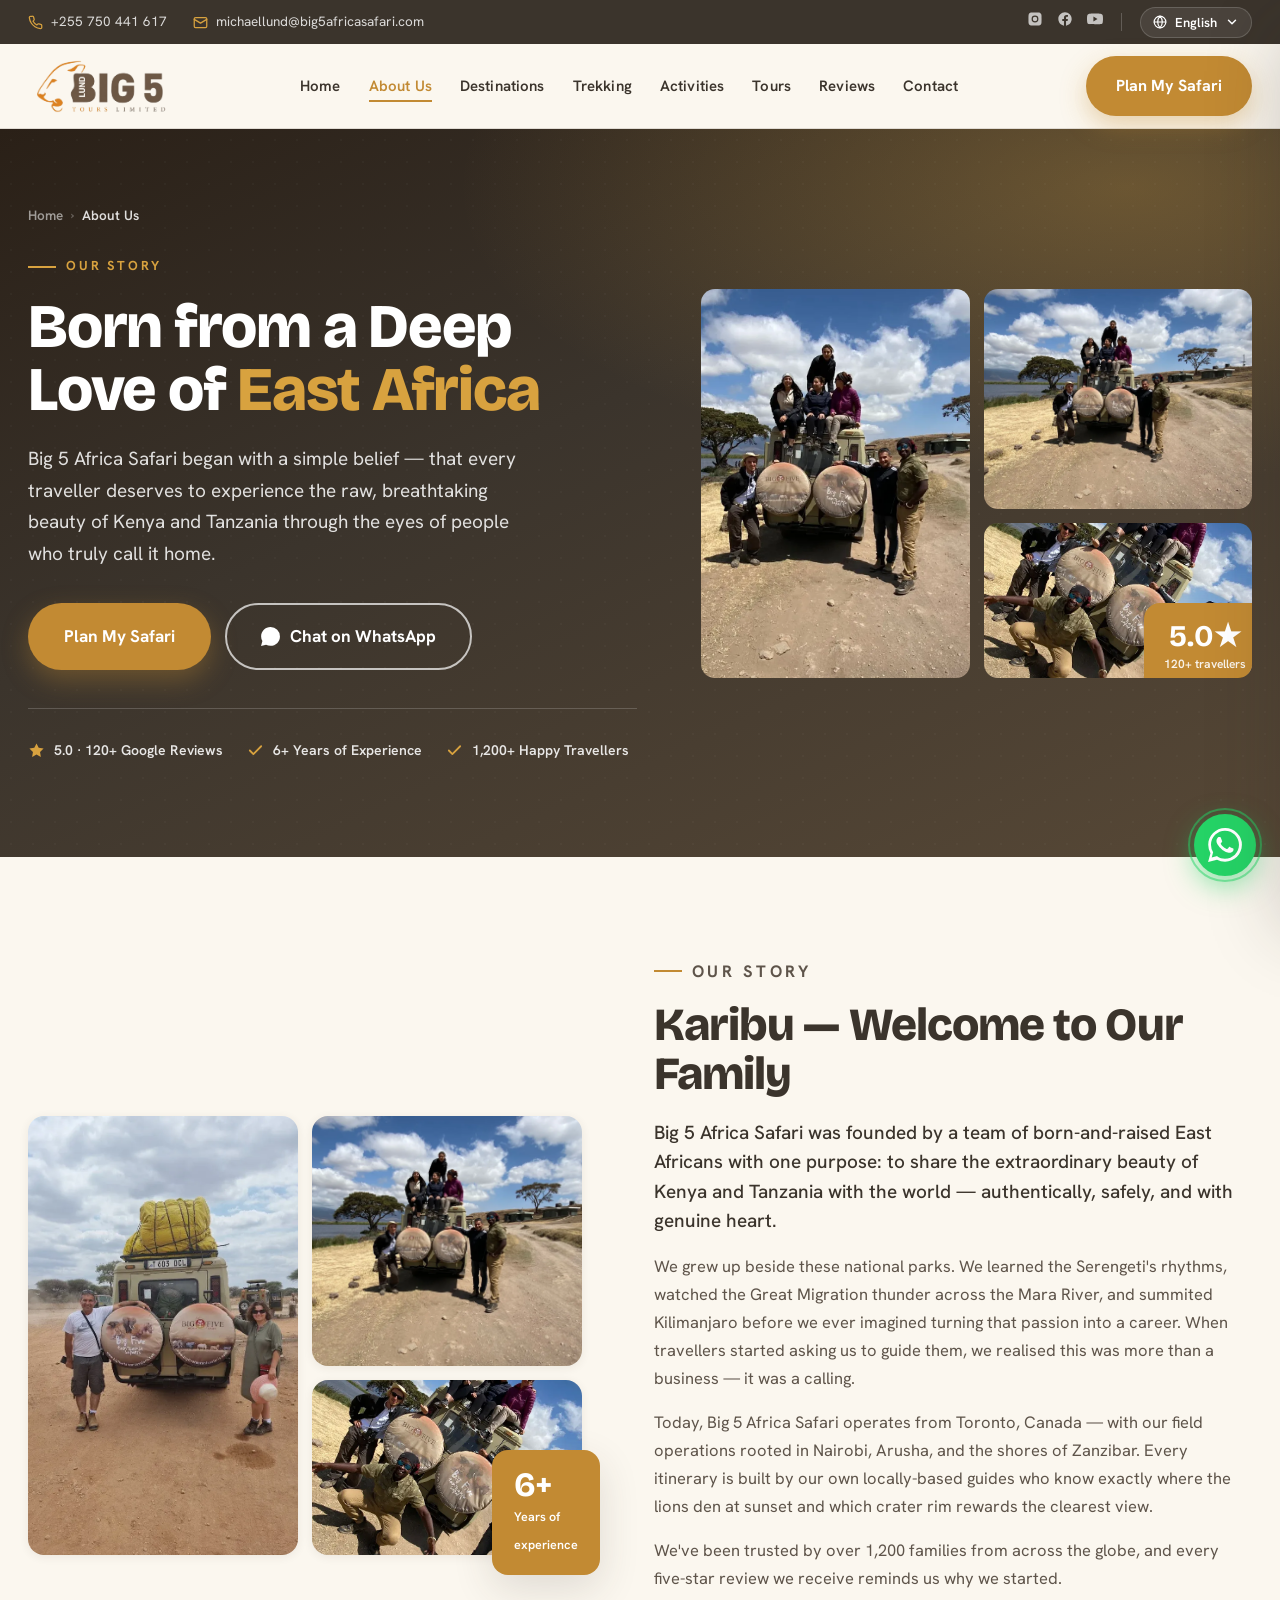
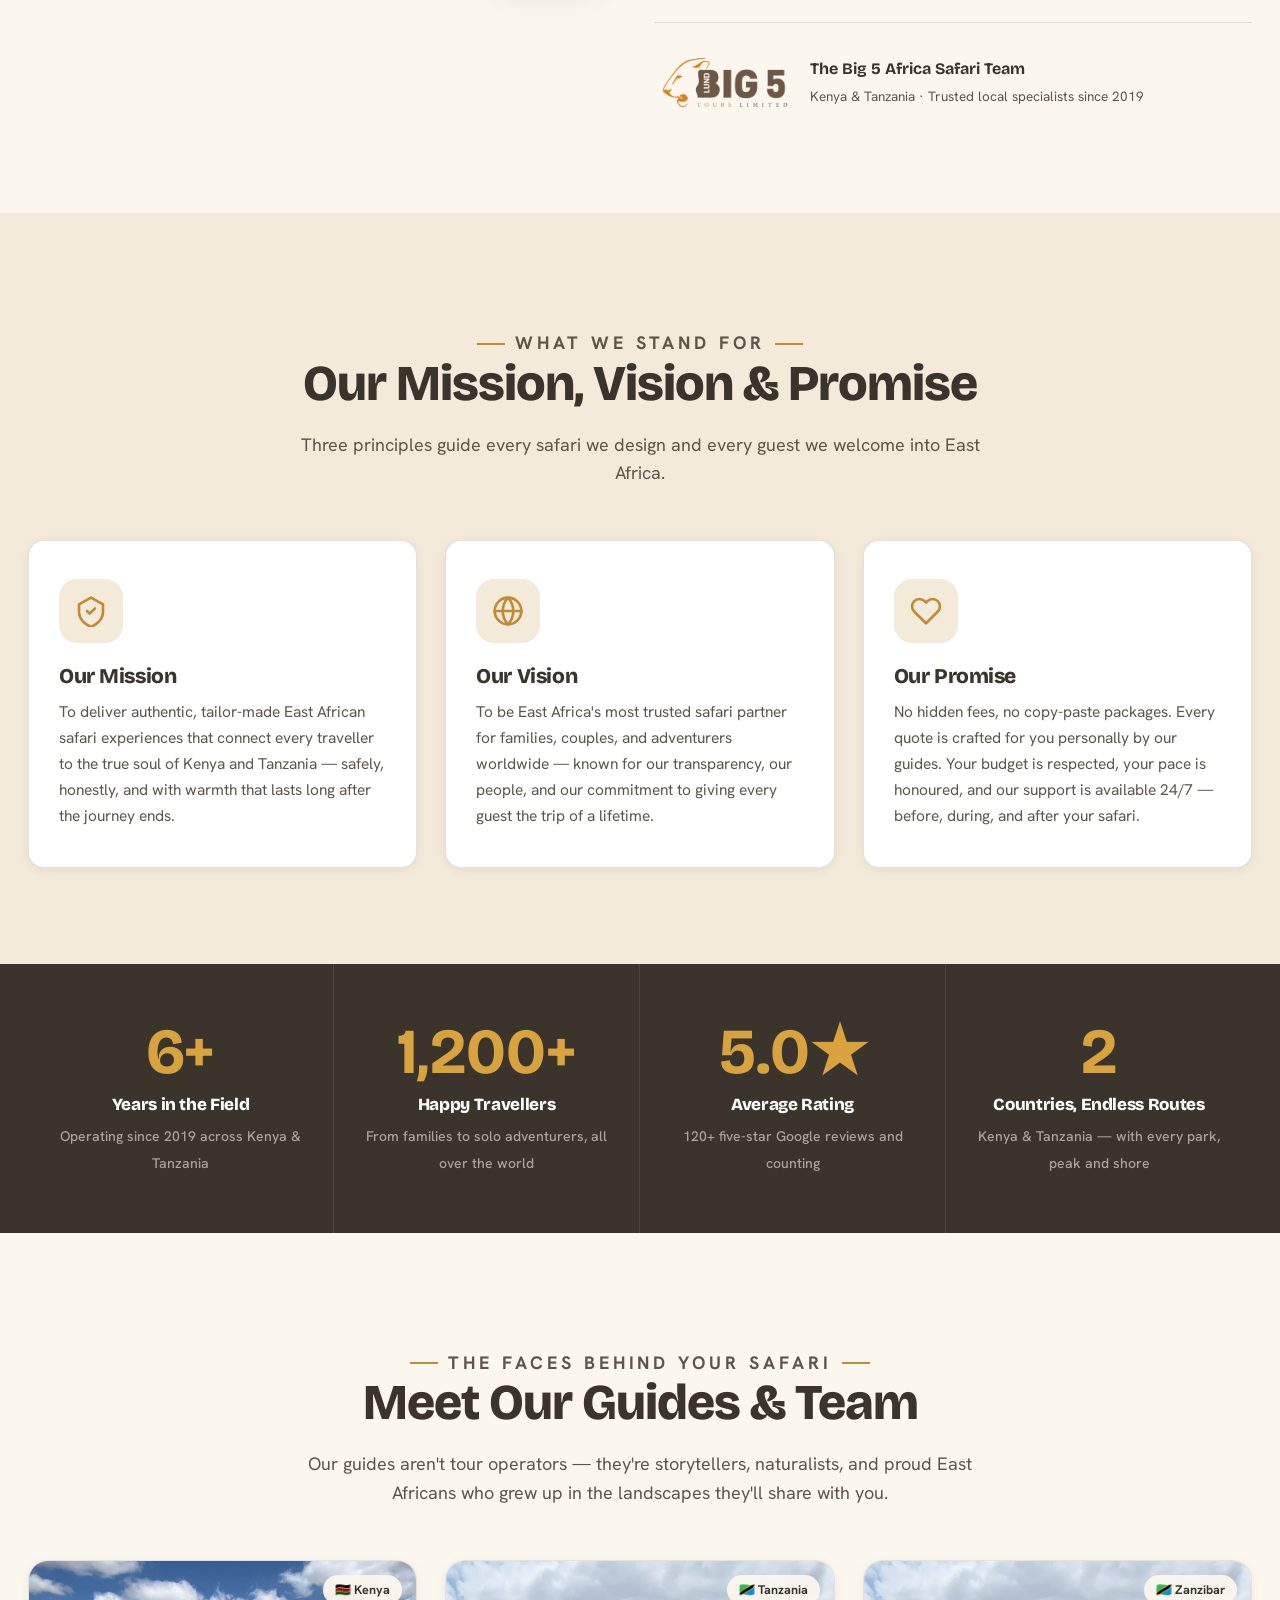
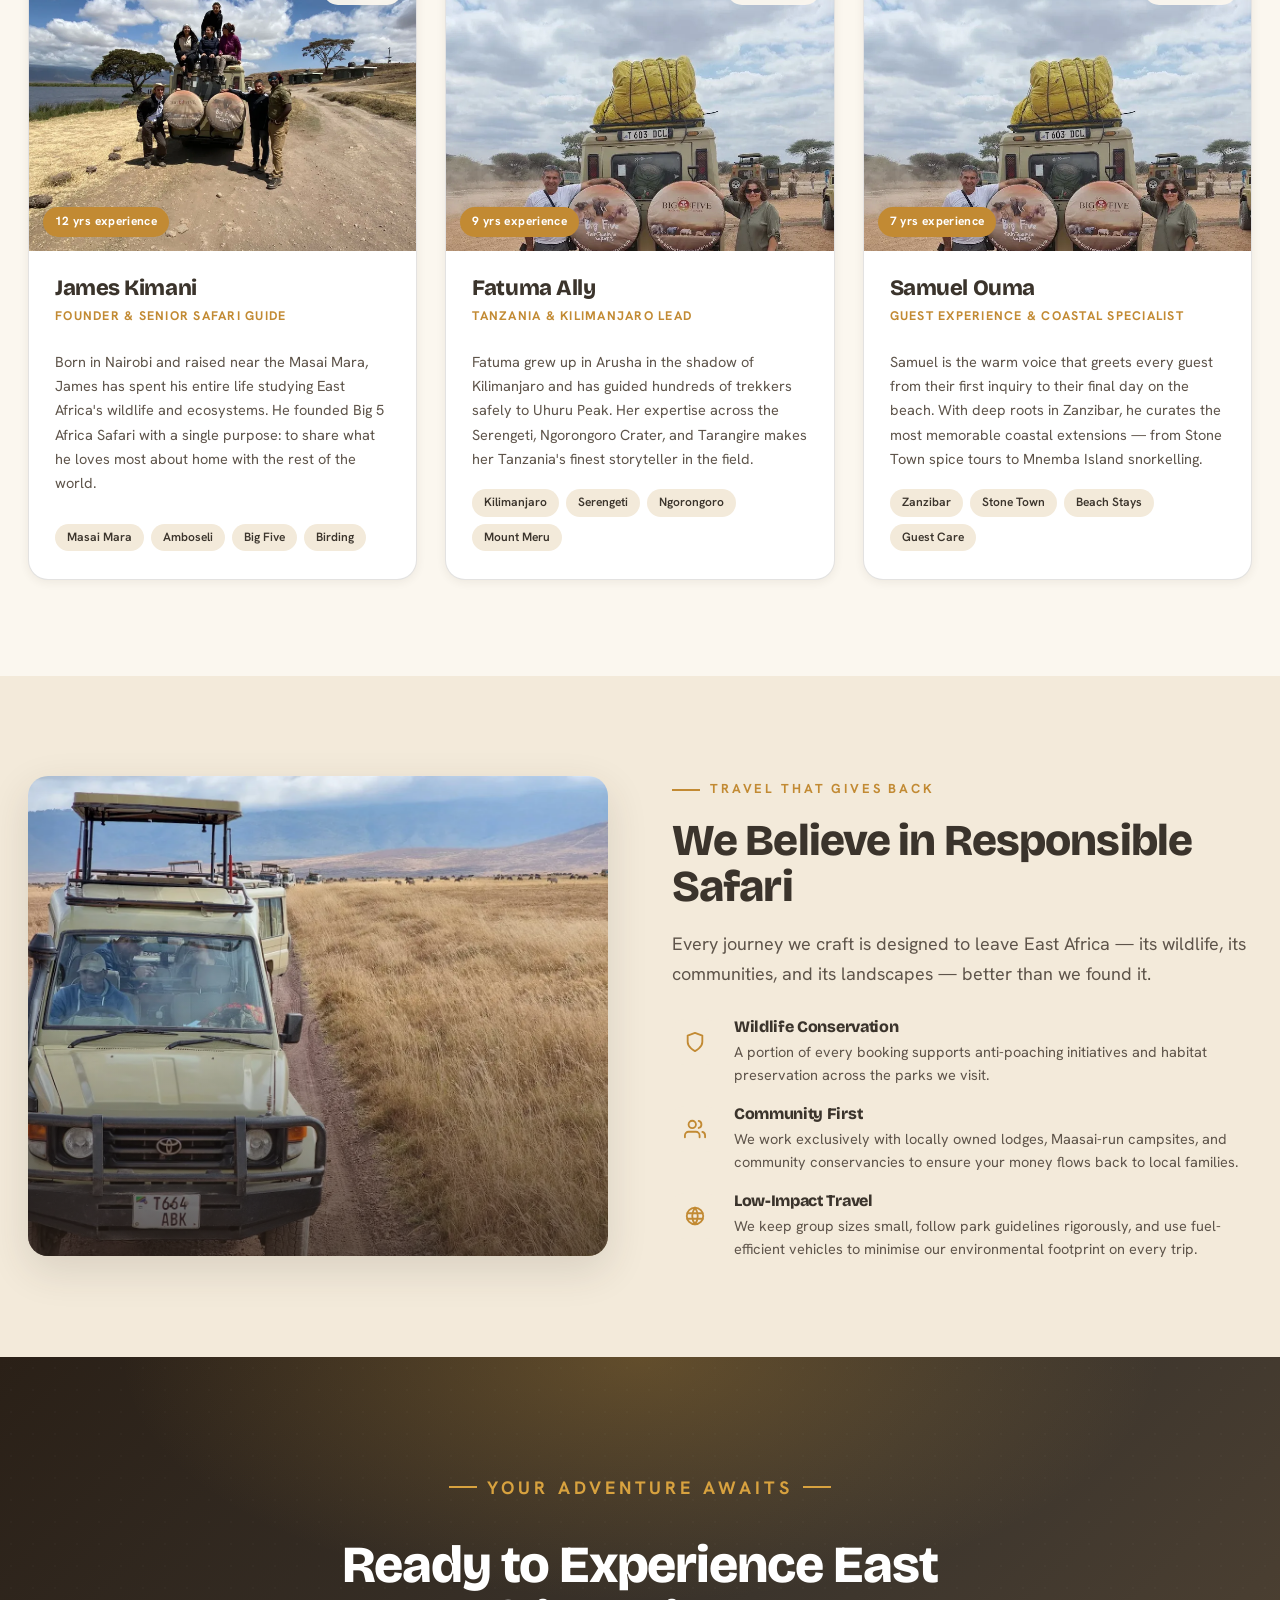
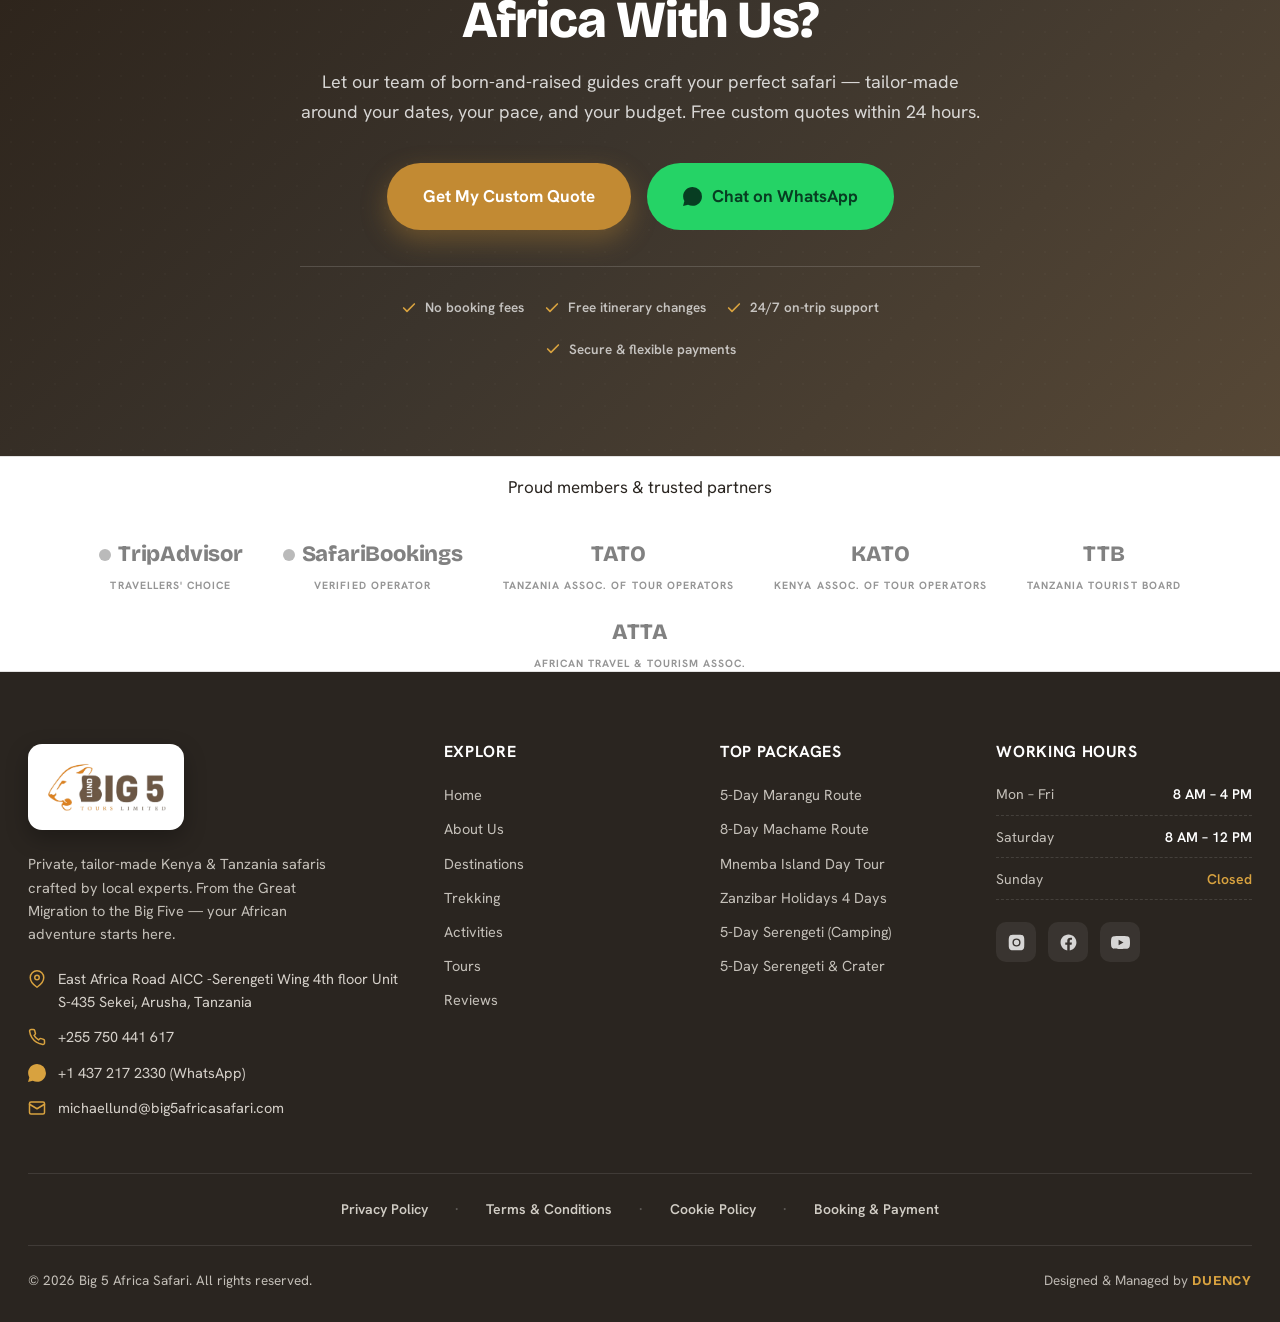
==== commit 4027aaa9: "updated few sections" ====
--- a/about.html
+++ b/about.html
@@ -24,7 +24,7 @@
     <div class="topbar">
       <div class="wrap">
         <div class="topbar-left">
-          <a href="tel:+14372172330">
+          <a href="tel:+255 750 441 617">
             <svg
               viewBox="0 0 24 24"
               fill="none"
@@ -37,7 +37,7 @@
                 d="M22 16.92v3a2 2 0 0 1-2.18 2 19.79 19.79 0 0 1-8.63-3.07 19.5 19.5 0 0 1-6-6 19.79 19.79 0 0 1-3.07-8.67A2 2 0 0 1 4.11 2h3a2 2 0 0 1 2 1.72c.13.96.36 1.9.7 2.81a2 2 0 0 1-.45 2.11L8.09 9.91a16 16 0 0 0 6 6l1.27-1.27a2 2 0 0 1 2.11-.45c.91.34 1.85.57 2.81.7A2 2 0 0 1 22 16.92z"
               />
             </svg>
-            +1 437 217 2330
+            +255 750 441 617
           </a>
           <a
             href="/cdn-cgi/l/email-protection#85ecebe3eac5e7ece2b0e4e3f7ece6e4f6e4e3e4f7ecabe6eae8"
@@ -57,7 +57,7 @@
             <span
               class="__cf_email__"
               data-cfemail="87eee9e1e8c7e5eee0b2e6e1f5eee4e6f4e6e1e6f5eea9e4e8ea"
-              >info@big5africasafari.com</span
+              >michaellund@big5africasafari.com</span
             >
           </a>
         </div>
@@ -839,11 +839,11 @@
                   <circle cx="12" cy="10" r="3" />
                 </svg>
                 <span
-                  >East Africa Road 1215 A104 AICC Serengeti Wing 4th Floor Unit
-                  435</span
+                  >East Africa Road AICC -Serengeti Wing 4th floor Unit S-435
+                  Sekei, Arusha, Tanzania</span
                 >
               </div>
-              <a href="tel:+14372172330"
+              <a href="tel:+255 750 441 617"
                 ><svg
                   viewBox="0 0 24 24"
                   fill="none"
@@ -856,10 +856,10 @@
                     d="M22 16.92v3a2 2 0 0 1-2.18 2 19.79 19.79 0 0 1-8.63-3.07 19.5 19.5 0 0 1-6-6 19.79 19.79 0 0 1-3.07-8.67A2 2 0 0 1 4.11 2h3a2 2 0 0 1 2 1.72c.13.96.36 1.9.7 2.81a2 2 0 0 1-.45 2.11L8.09 9.91a16 16 0 0 0 6 6l1.27-1.27a2 2 0 0 1 2.11-.45c.91.34 1.85.57 2.81.7A2 2 0 0 1 22 16.92z"
                   />
                 </svg>
-                +1 437 217 2330</a
+                +255 750 441 617</a
               >
               <a
-                href="https://wa.me/255781800878"
+                href="https://wa.me/+1 437 217 2330"
                 target="_blank"
                 rel="noopener"
                 ><svg viewBox="0 0 24 24" fill="currentColor">
@@ -867,7 +867,7 @@
                     d="M.057 24l1.687-6.163a11.867 11.867 0 0 1-1.587-5.946C.16 5.335 5.495 0 12.05 0a11.82 11.82 0 0 1 8.413 3.488 11.82 11.82 0 0 1 3.48 8.414c-.003 6.557-5.338 11.892-11.893 11.892a11.9 11.9 0 0 1-5.688-1.448L.057 24z"
                   />
                 </svg>
-                +255 781 800 878 (WhatsApp)</a
+                +1 437 217 2330 (WhatsApp)</a
               >
               <a
                 href="/cdn-cgi/l/email-protection#71181f171e31131816441017031812100210171003185f121e1c"
@@ -885,7 +885,7 @@
                 <span
                   class="__cf_email__"
                   data-cfemail="94fdfaf2fbd4f6fdf3a1f5f2e6fdf7f5e7f5f2f5e6fdbaf7fbf9"
-                  >info@big5africasafari.com</span
+                  >michaellund@big5africasafari.com</span
                 ></a
               >
             </div>
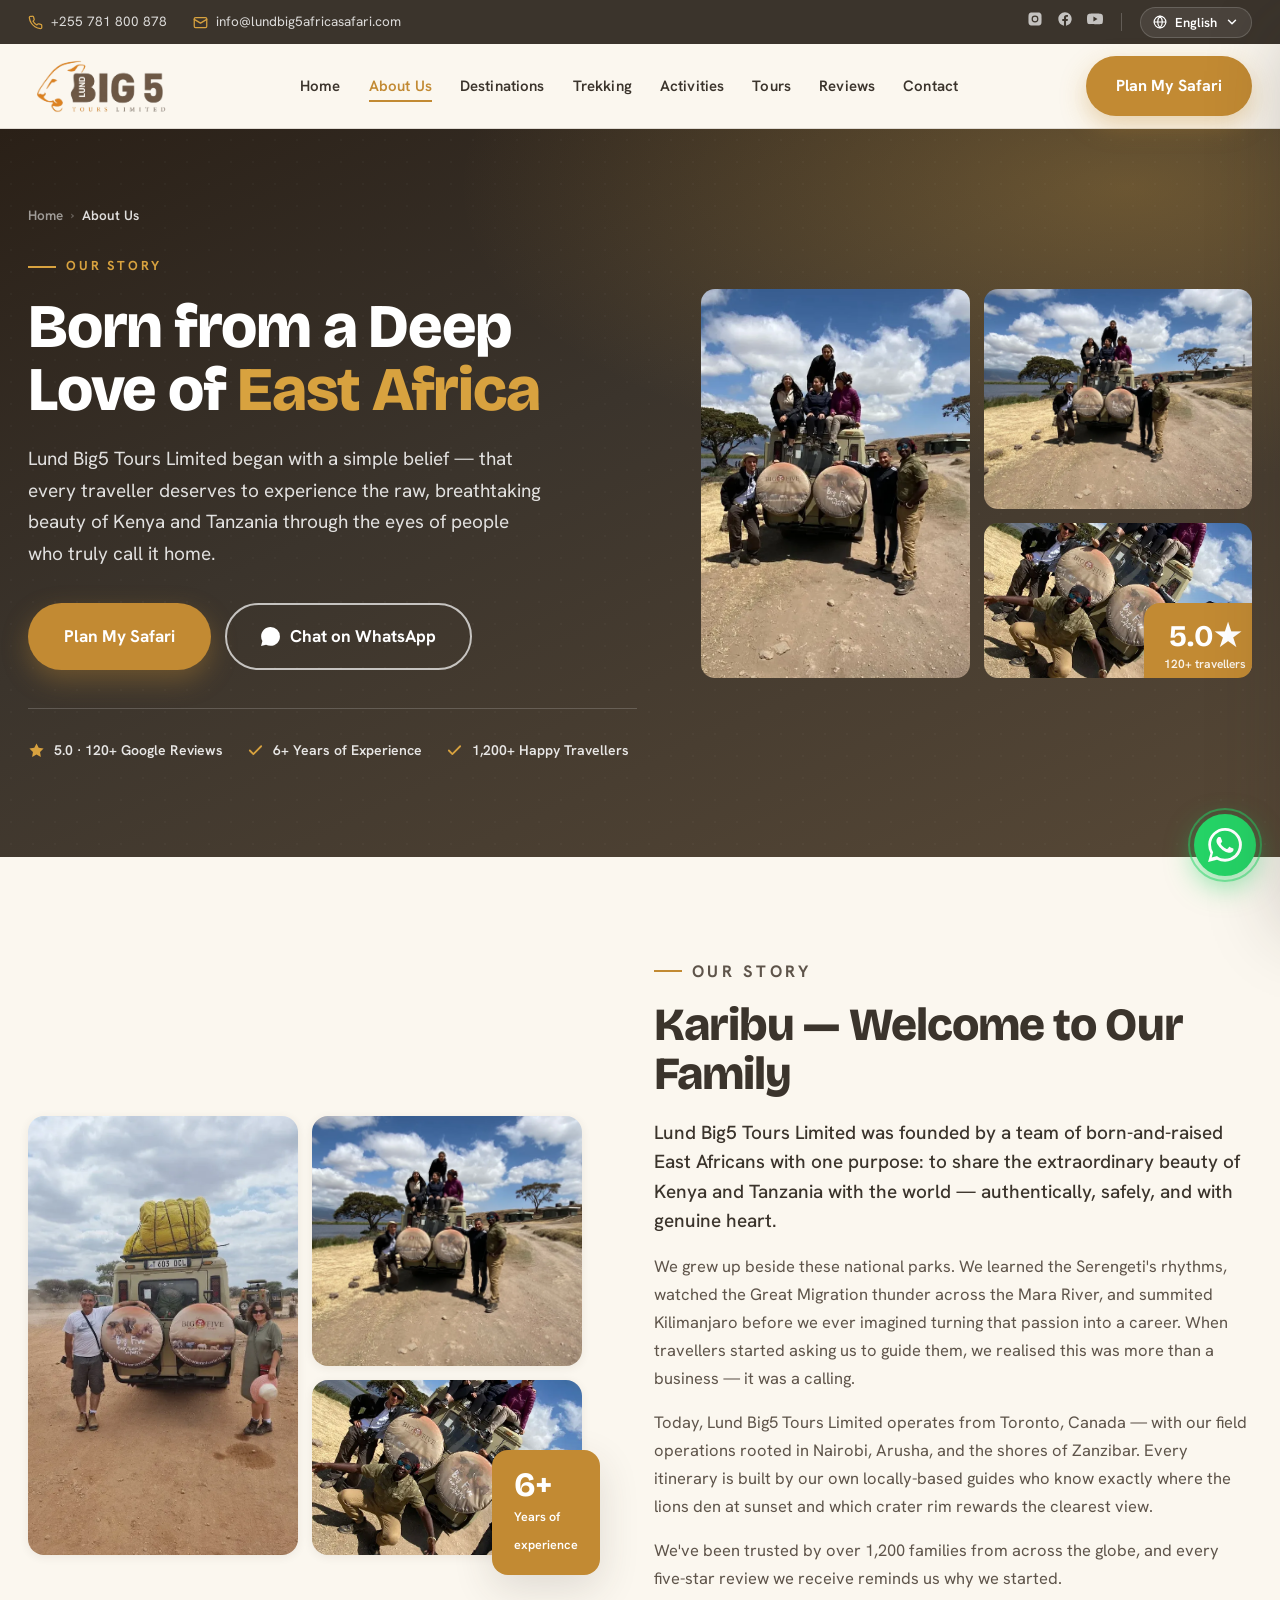
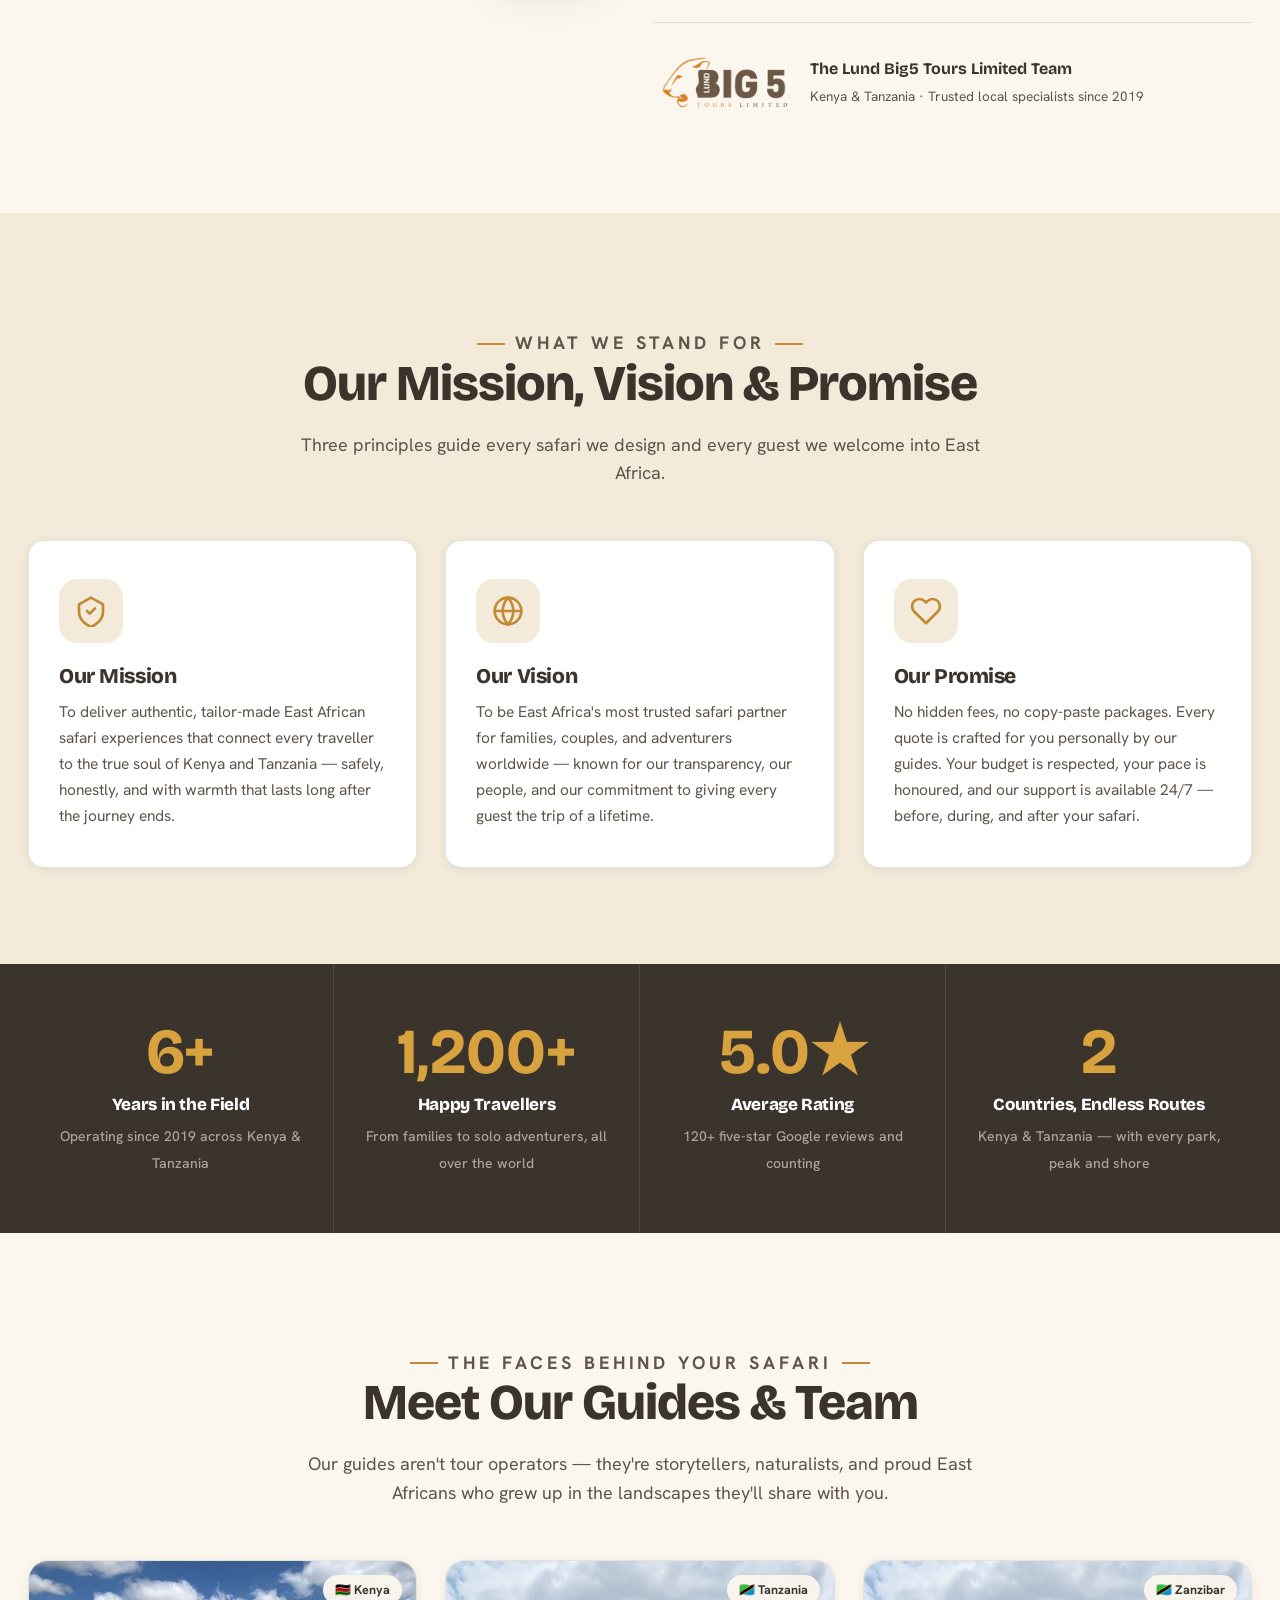
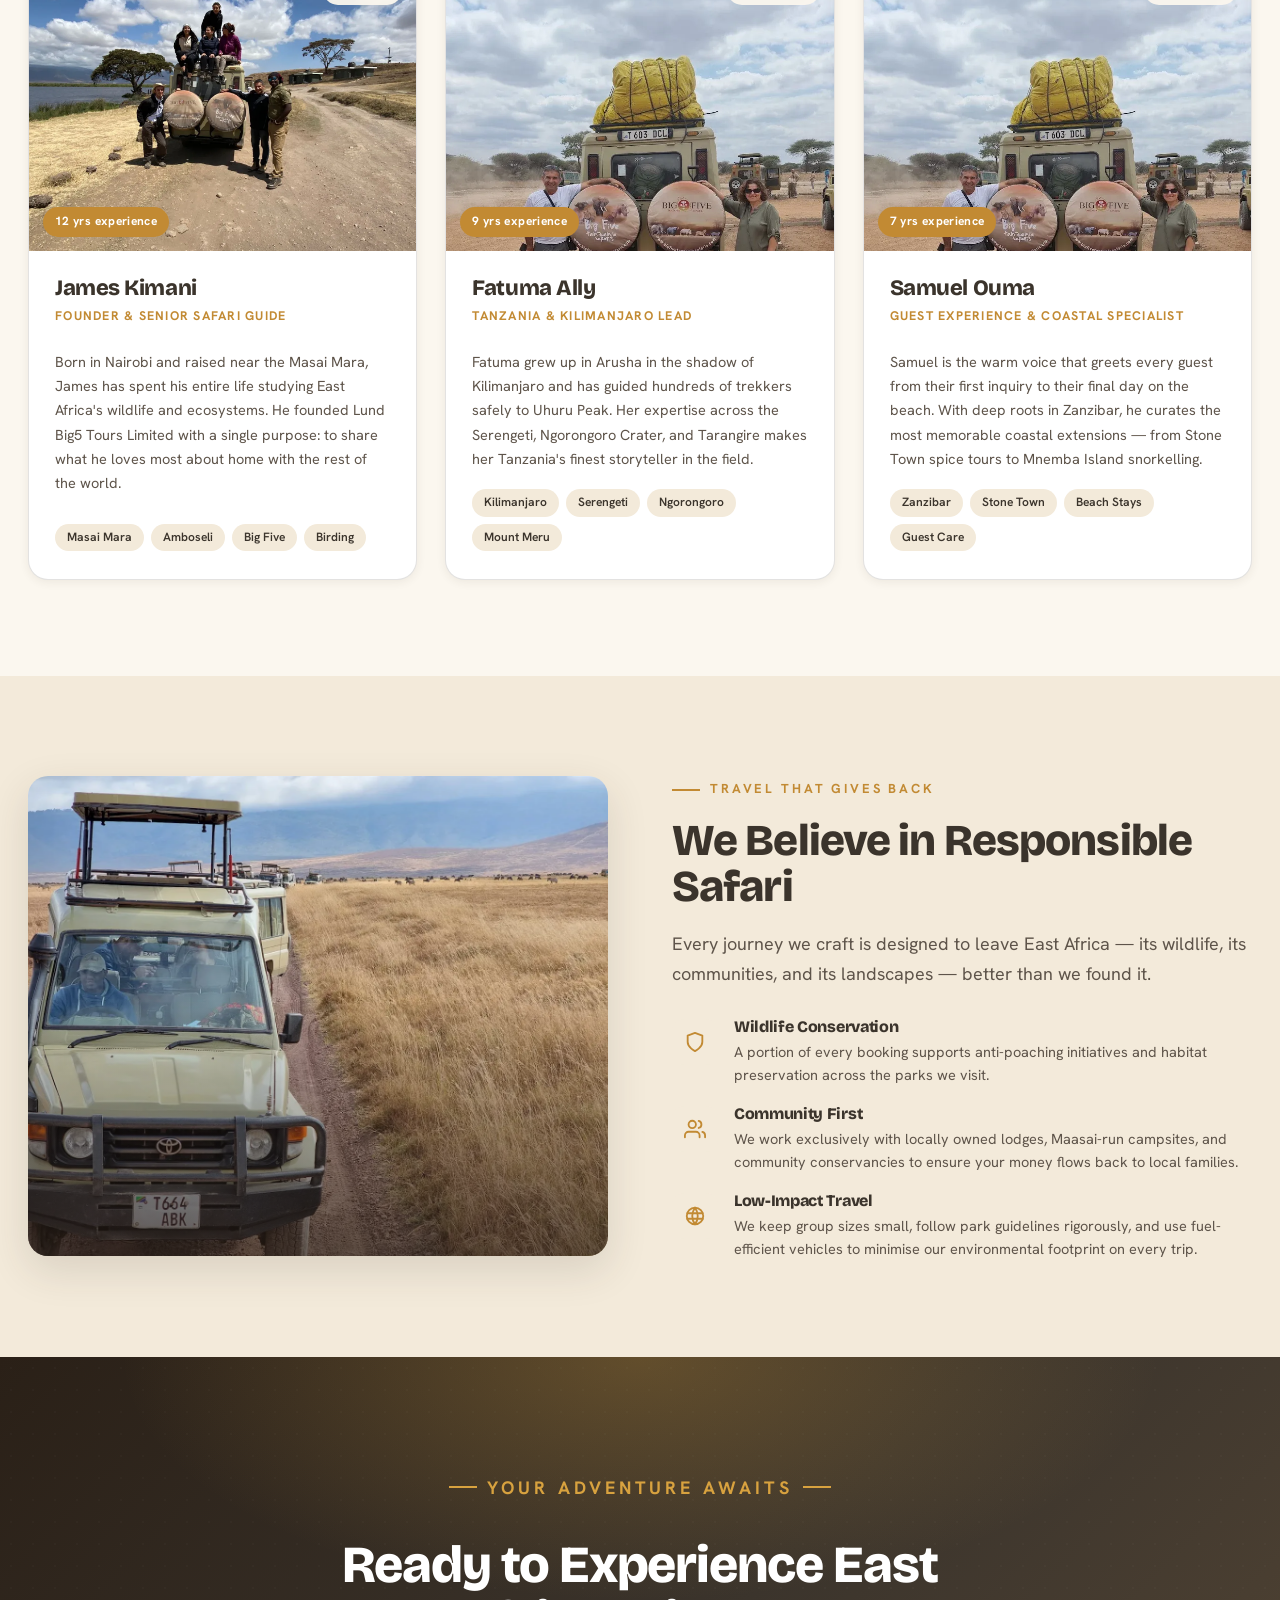
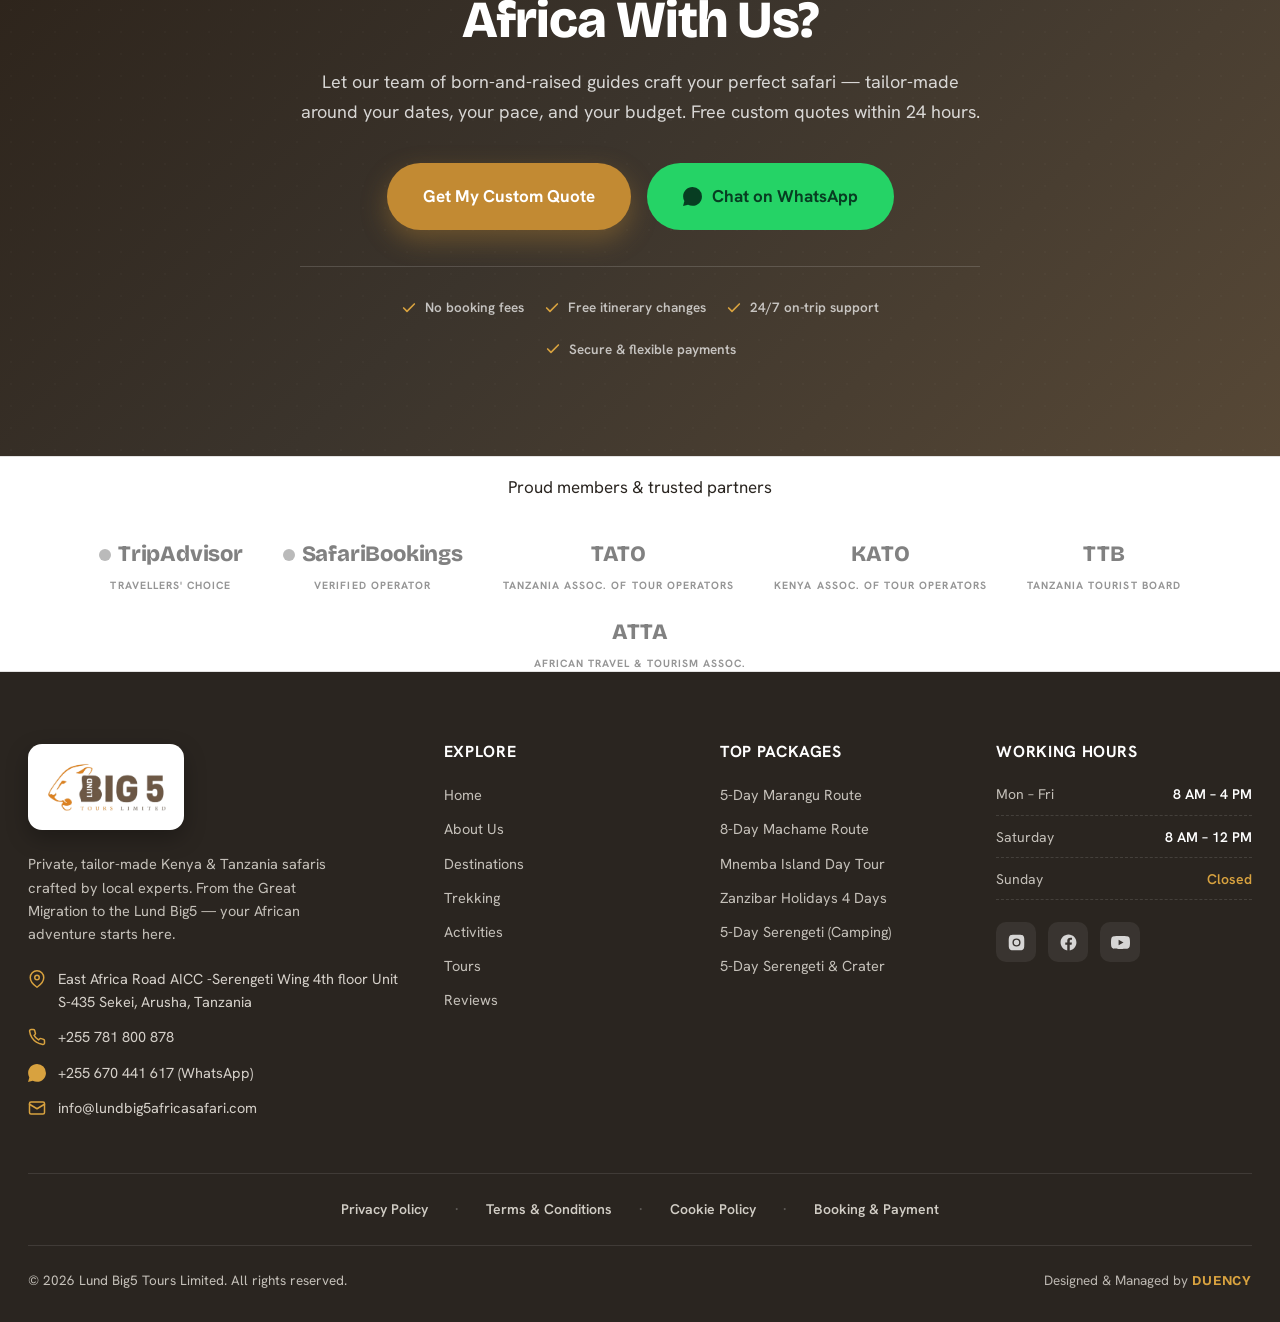
==== commit 9400b2f4: "updated few changes" ====
--- a/about.html
+++ b/about.html
@@ -4,11 +4,11 @@
     <meta charset="UTF-8" />
     <meta name="viewport" content="width=device-width, initial-scale=1.0" />
     <title>
-      About Us — Big 5 Africa Safari | Kenya &amp; Tanzania Specialists
+      About Us — Lund Big5 Tours Limited | Kenya &amp; Tanzania Specialists
     </title>
     <meta
       name="description"
-      content="Meet the team behind Big 5 Africa Safari — born-and-raised East African guides passionate about sharing the wonders of Kenya and Tanzania with the world."
+      content="Meet the team behind Lund Big5 Tours Limited — born-and-raised East African guides passionate about sharing the wonders of Kenya and Tanzania with the world."
     />
     <link rel="preconnect" href="https://fonts.googleapis.com" />
     <link rel="preconnect" href="https://fonts.gstatic.com" crossorigin />
@@ -24,7 +24,7 @@
     <div class="topbar">
       <div class="wrap">
         <div class="topbar-left">
-          <a href="tel:+255 750 441 617">
+          <a href="tel:+255 781 800 878">
             <svg
               viewBox="0 0 24 24"
               fill="none"
@@ -37,7 +37,7 @@
                 d="M22 16.92v3a2 2 0 0 1-2.18 2 19.79 19.79 0 0 1-8.63-3.07 19.5 19.5 0 0 1-6-6 19.79 19.79 0 0 1-3.07-8.67A2 2 0 0 1 4.11 2h3a2 2 0 0 1 2 1.72c.13.96.36 1.9.7 2.81a2 2 0 0 1-.45 2.11L8.09 9.91a16 16 0 0 0 6 6l1.27-1.27a2 2 0 0 1 2.11-.45c.91.34 1.85.57 2.81.7A2 2 0 0 1 22 16.92z"
               />
             </svg>
-            +255 750 441 617
+            +255 781 800 878
           </a>
           <a
             href="/cdn-cgi/l/email-protection#85ecebe3eac5e7ece2b0e4e3f7ece6e4f6e4e3e4f7ecabe6eae8"
@@ -57,7 +57,7 @@
             <span
               class="__cf_email__"
               data-cfemail="87eee9e1e8c7e5eee0b2e6e1f5eee4e6f4e6e1e6f5eea9e4e8ea"
-              >michaellund@big5africasafari.com</span
+              >info@lundbig5africasafari.com</span
             >
           </a>
         </div>
@@ -144,9 +144,9 @@
         <a
           href="index.html"
           class="brand"
-          aria-label="Big 5 Africa Safari home"
+          aria-label="Lund Big5 Tours Limited home"
         >
-          <img src="assets/uploads/logo.png" alt="Big 5 Africa Safari" />
+          <img src="assets/uploads/logo.png" alt="Lund Big5 Tours Limited" />
         </a>
         <ul class="nav-links">
           <li><a href="index.html">Home</a></li>
@@ -174,7 +174,7 @@
       <div class="drawer-overlay" id="drawerOverlay"></div>
       <div class="drawer-panel">
         <div class="drawer-head">
-          <img src="assets/uploads/logo.png" alt="Big 5 Africa Safari" />
+          <img src="assets/uploads/logo.png" alt="Lund Big5 Tours Limited" />
           <button class="drawer-close" id="drawerClose" aria-label="Close menu">
             &times;
           </button>
@@ -211,7 +211,7 @@
             <p class="eyebrow">Our Story</p>
             <h1>Born from a Deep Love of <em>East Africa</em></h1>
             <p class="about-hero-sub">
-              Big 5 Africa Safari began with a simple belief — that every
+              Lund Big5 Tours Limited began with a simple belief — that every
               traveller deserves to experience the raw, breathtaking beauty of
               Kenya and Tanzania through the eyes of people who truly call it
               home.
@@ -276,7 +276,7 @@
             <div class="hc-img hc-span">
               <img
                 src="assets/safari-group-lake.webp"
-                alt="Big 5 Africa Safari guests at a lake"
+                alt="Lund Big5 Tours Limited guests at a lake"
               />
             </div>
             <div class="hc-img">
@@ -305,7 +305,7 @@
             <div class="sc-img sc-span">
               <img
                 src="assets/safari-2.webp"
-                alt="Big 5 Africa Safari team with guests"
+                alt="Lund Big5 Tours Limited team with guests"
               />
             </div>
             <div class="sc-img">
@@ -329,7 +329,7 @@
             <p class="eyebrow">Our Story</p>
             <h2>Karibu — Welcome to Our Family</h2>
             <p class="lead">
-              Big 5 Africa Safari was founded by a team of born-and-raised East
+              Lund Big5 Tours Limited was founded by a team of born-and-raised East
               Africans with one purpose: to share the extraordinary beauty of
               Kenya and Tanzania with the world — authentically, safely, and
               with genuine heart.
@@ -343,7 +343,7 @@
               calling.
             </p>
             <p>
-              Today, Big 5 Africa Safari operates from Toronto, Canada — with
+              Today, Lund Big5 Tours Limited operates from Toronto, Canada — with
               our field operations rooted in Nairobi, Arusha, and the shores of
               Zanzibar. Every itinerary is built by our own locally-based guides
               who know exactly where the lions den at sunset and which crater
@@ -356,11 +356,11 @@
             <div class="story-sign">
               <img
                 src="assets/uploads/logo.png"
-                alt="Big 5 Africa Safari"
+                alt="Lund Big5 Tours Limited"
                 class="logo-chip"
               />
               <div class="sign-text">
-                <strong>The Big 5 Africa Safari Team</strong>
+                <strong>The Lund Big5 Tours Limited Team</strong>
                 <span
                   >Kenya &amp; Tanzania · Trusted local specialists since
                   2019</span
@@ -517,7 +517,7 @@
               <p class="guide-bio">
                 Born in Nairobi and raised near the Masai Mara, James has spent
                 his entire life studying East Africa's wildlife and ecosystems.
-                He founded Big 5 Africa Safari with a single purpose: to share
+                He founded Lund Big5 Tours Limited with a single purpose: to share
                 what he loves most about home with the rest of the world.
               </p>
               <div class="guide-tags">
@@ -599,7 +599,7 @@
           <div class="sustain-img reveal">
             <img
               src="assets/safari-crater.webp"
-              alt="Ngorongoro Crater — one of the landscapes Big 5 Africa Safari protects"
+              alt="Ngorongoro Crater — one of the landscapes Lund Big5 Tours Limited protects"
             />
             <div class="sustain-img-overlay"></div>
           </div>
@@ -818,11 +818,11 @@
         <div class="footer-top">
           <div class="footer-brand">
             <span class="footer-logo">
-              <img src="assets/uploads/logo.png" alt="Big 5 Africa Safari" />
+              <img src="assets/uploads/logo.png" alt="Lund Big5 Tours Limited" />
             </span>
             <p>
               Private, tailor-made Kenya &amp; Tanzania safaris crafted by local
-              experts. From the Great Migration to the Big Five — your African
+              experts. From the Great Migration to the Lund Big5 — your African
               adventure starts here.
             </p>
             <div class="foot-contact">
@@ -843,7 +843,7 @@
                   Sekei, Arusha, Tanzania</span
                 >
               </div>
-              <a href="tel:+255 750 441 617"
+              <a href="tel:+255 781 800 878"
                 ><svg
                   viewBox="0 0 24 24"
                   fill="none"
@@ -856,10 +856,10 @@
                     d="M22 16.92v3a2 2 0 0 1-2.18 2 19.79 19.79 0 0 1-8.63-3.07 19.5 19.5 0 0 1-6-6 19.79 19.79 0 0 1-3.07-8.67A2 2 0 0 1 4.11 2h3a2 2 0 0 1 2 1.72c.13.96.36 1.9.7 2.81a2 2 0 0 1-.45 2.11L8.09 9.91a16 16 0 0 0 6 6l1.27-1.27a2 2 0 0 1 2.11-.45c.91.34 1.85.57 2.81.7A2 2 0 0 1 22 16.92z"
                   />
                 </svg>
-                +255 750 441 617</a
+                +255 781 800 878</a
               >
               <a
-                href="https://wa.me/+1 437 217 2330"
+                href="https://wa.me/+255 670 441 617"
                 target="_blank"
                 rel="noopener"
                 ><svg viewBox="0 0 24 24" fill="currentColor">
@@ -867,7 +867,7 @@
                     d="M.057 24l1.687-6.163a11.867 11.867 0 0 1-1.587-5.946C.16 5.335 5.495 0 12.05 0a11.82 11.82 0 0 1 8.413 3.488 11.82 11.82 0 0 1 3.48 8.414c-.003 6.557-5.338 11.892-11.893 11.892a11.9 11.9 0 0 1-5.688-1.448L.057 24z"
                   />
                 </svg>
-                +1 437 217 2330 (WhatsApp)</a
+                +255 670 441 617 (WhatsApp)</a
               >
               <a
                 href="/cdn-cgi/l/email-protection#71181f171e31131816441017031812100210171003185f121e1c"
@@ -885,7 +885,7 @@
                 <span
                   class="__cf_email__"
                   data-cfemail="94fdfaf2fbd4f6fdf3a1f5f2e6fdf7f5e7f5f2f5e6fdbaf7fbf9"
-                  >michaellund@big5africasafari.com</span
+                  >info@lundbig5africasafari.com</span
                 ></a
               >
             </div>
@@ -958,7 +958,7 @@
           <a href="#">Booking &amp; Payment</a>
         </div>
         <div class="footer-bottom">
-          <span>© 2026 Big 5 Africa Safari. All rights reserved.</span>
+          <span>© 2026 Lund Big5 Tours Limited. All rights reserved.</span>
           <span class="credit"
             >Designed &amp; Managed by <strong>DUENCY</strong></span
           >
@@ -978,7 +978,7 @@
             </svg>
           </div>
           <div>
-            <h4>Big 5 Africa Safari</h4>
+            <h4>Lund Big5 Tours Limited</h4>
             <span>Typically replies instantly</span>
           </div>
           <button class="wa-close" id="waClose" aria-label="Close chat">
@@ -987,7 +987,7 @@
         </div>
         <div class="wa-pbody">
           <div class="wa-msg">
-            <div class="who">Big 5 Africa Safari</div>
+            <div class="who">Lund Big5 Tours Limited</div>
             Jambo! 👋 Looking for the perfect safari? Tell us your dates and
             we'll craft a free custom quote. How can we help?
             <div class="time">Online now</div>
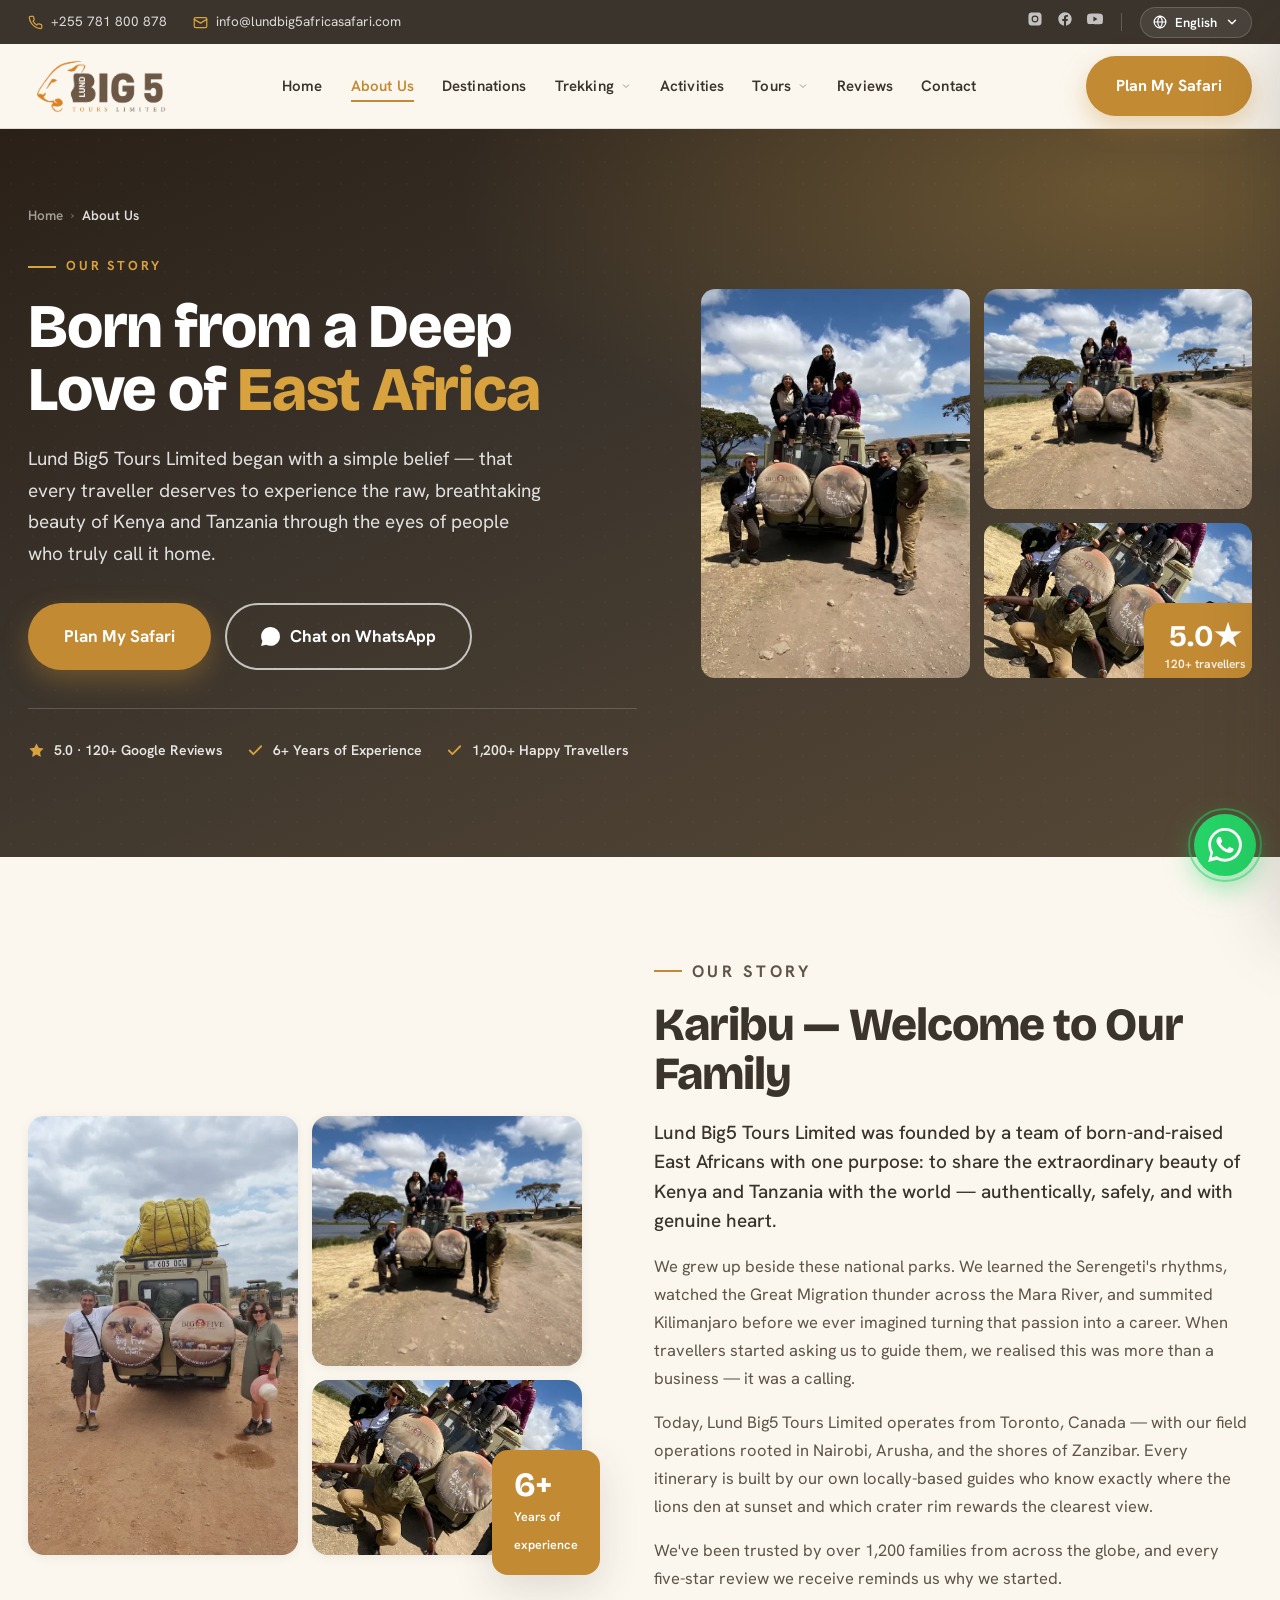
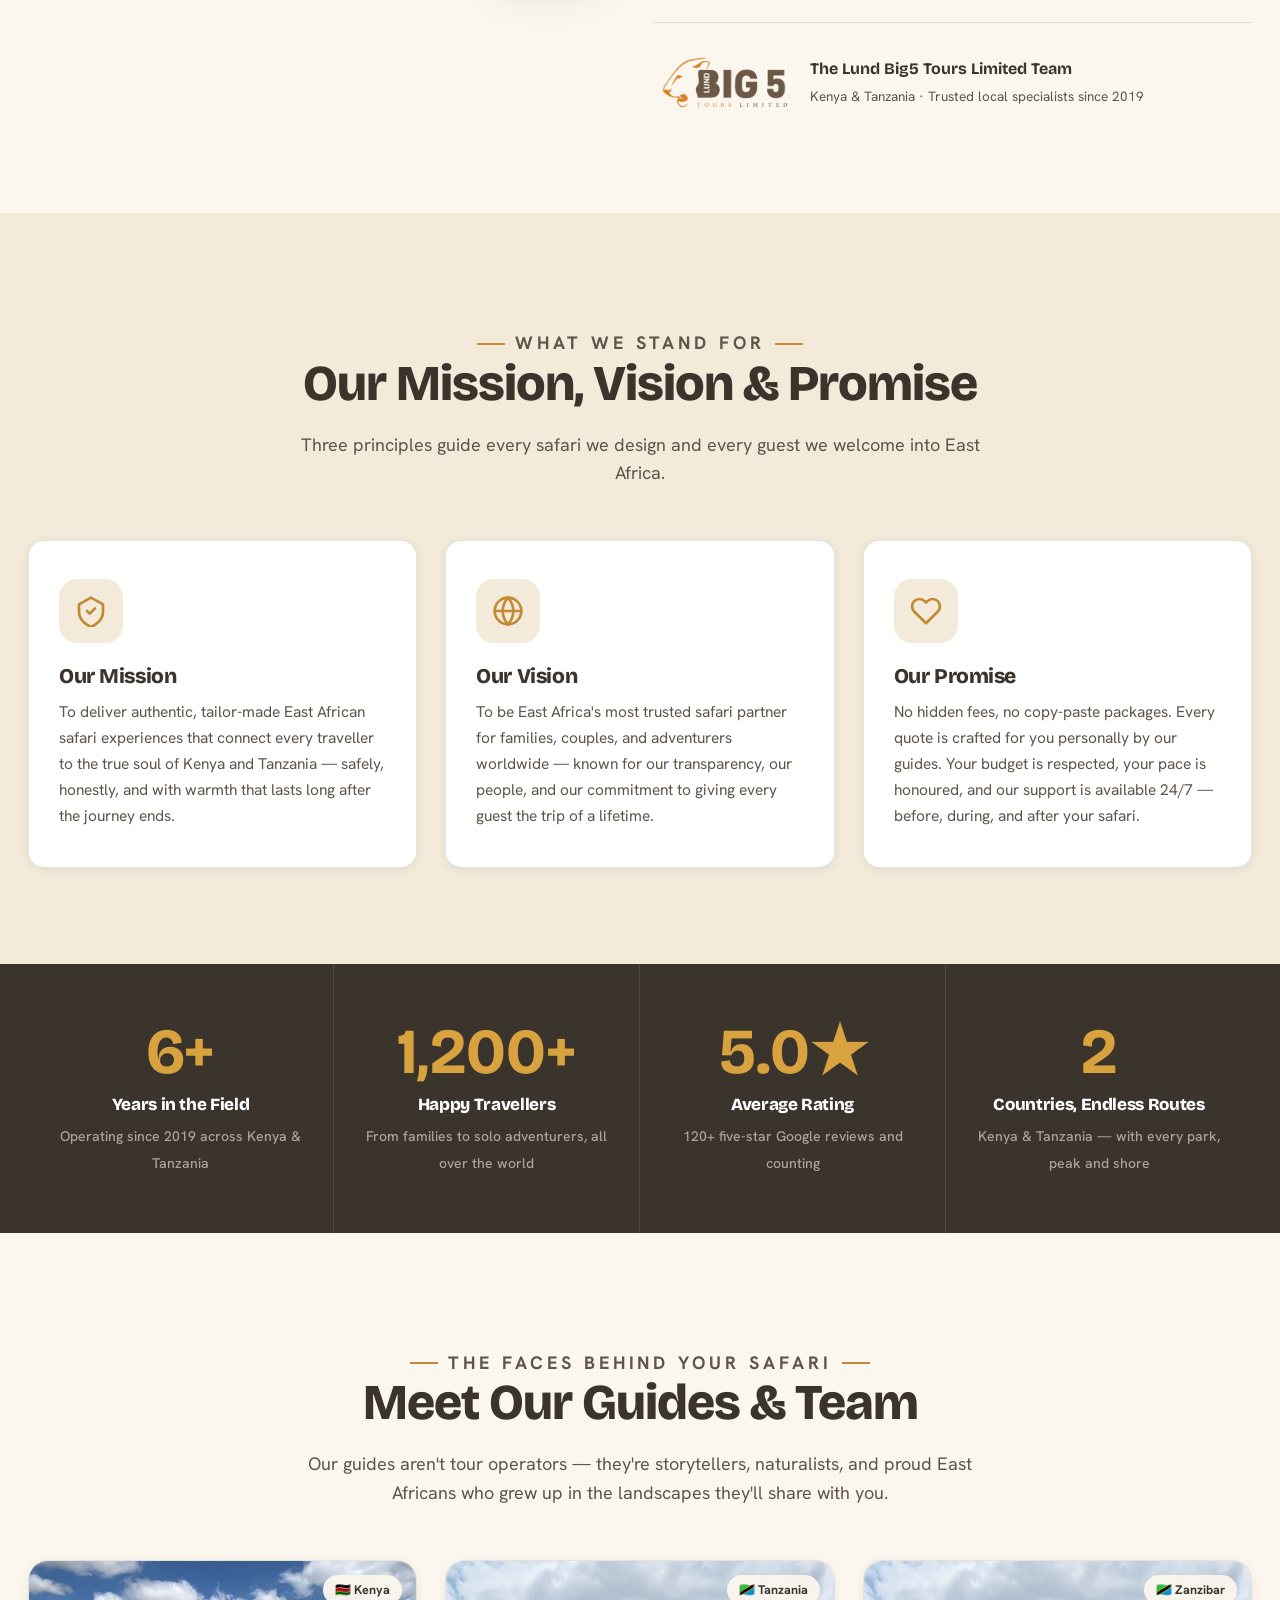
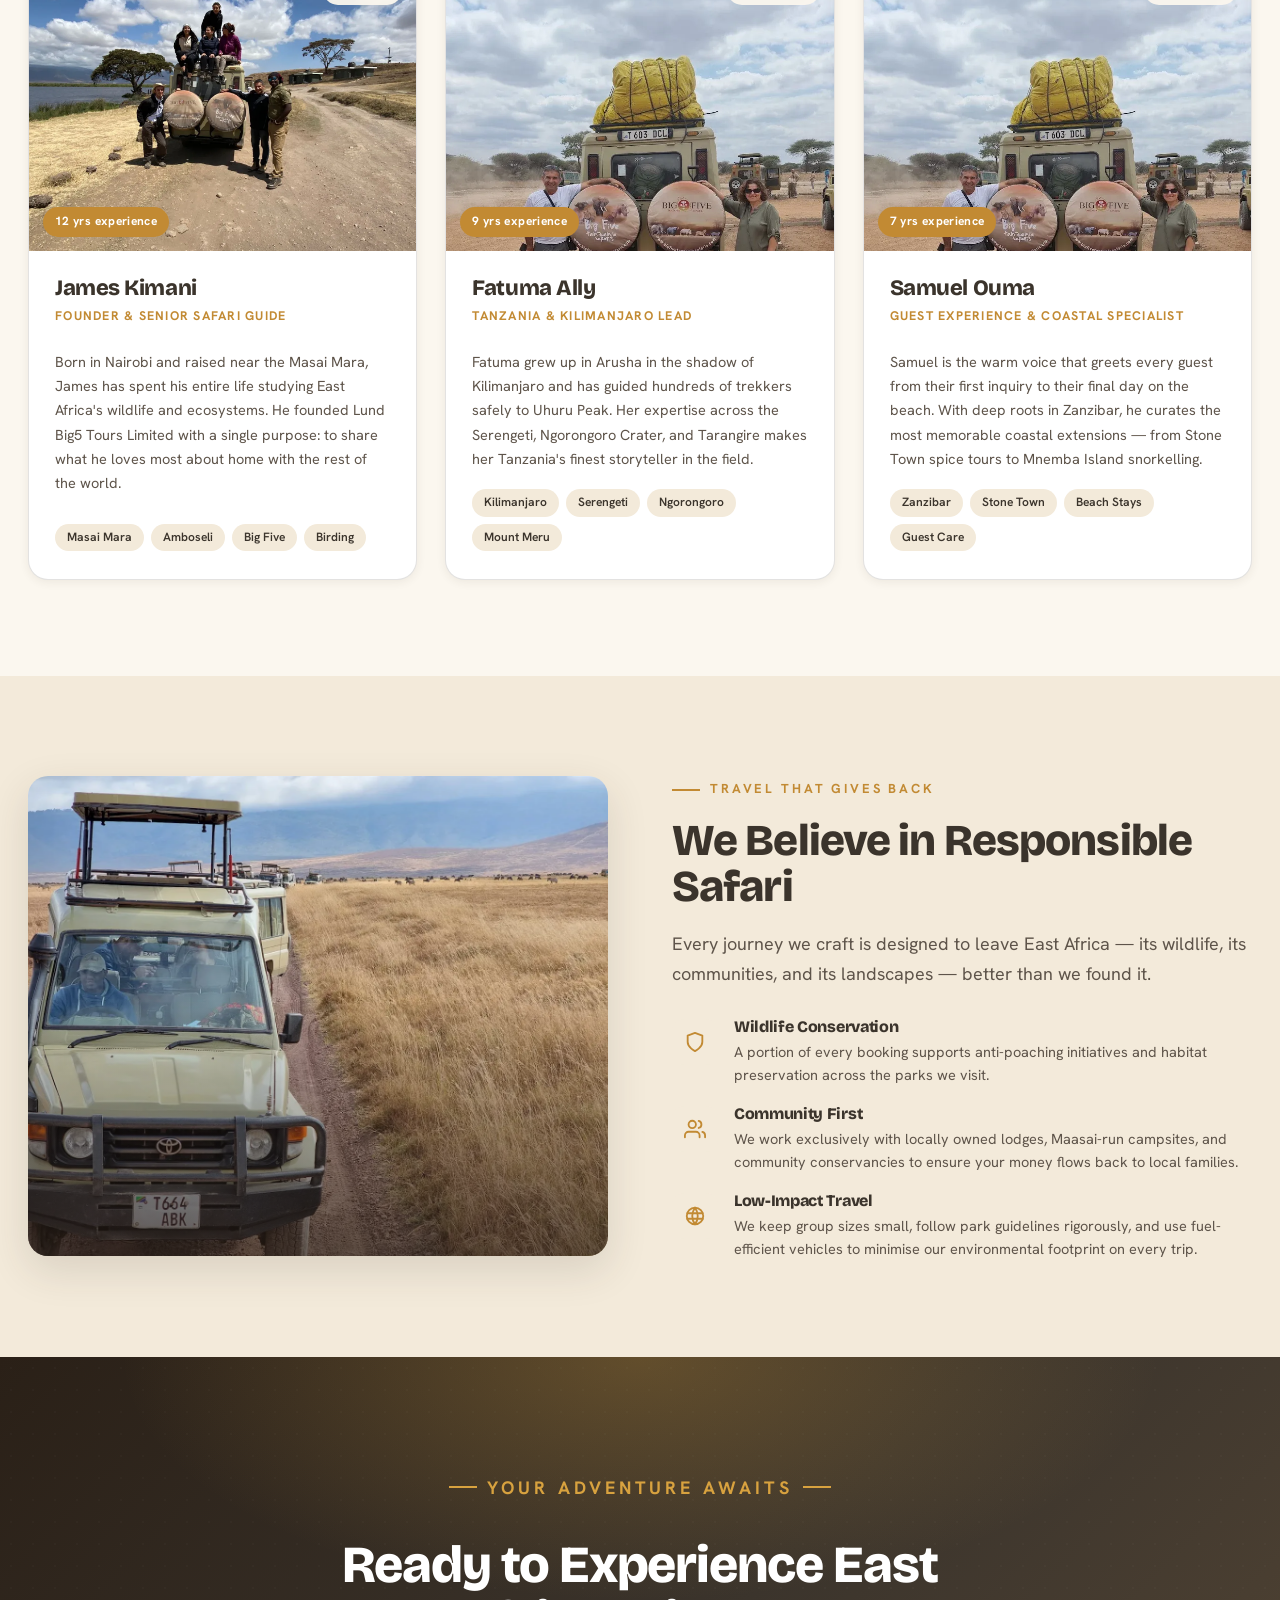
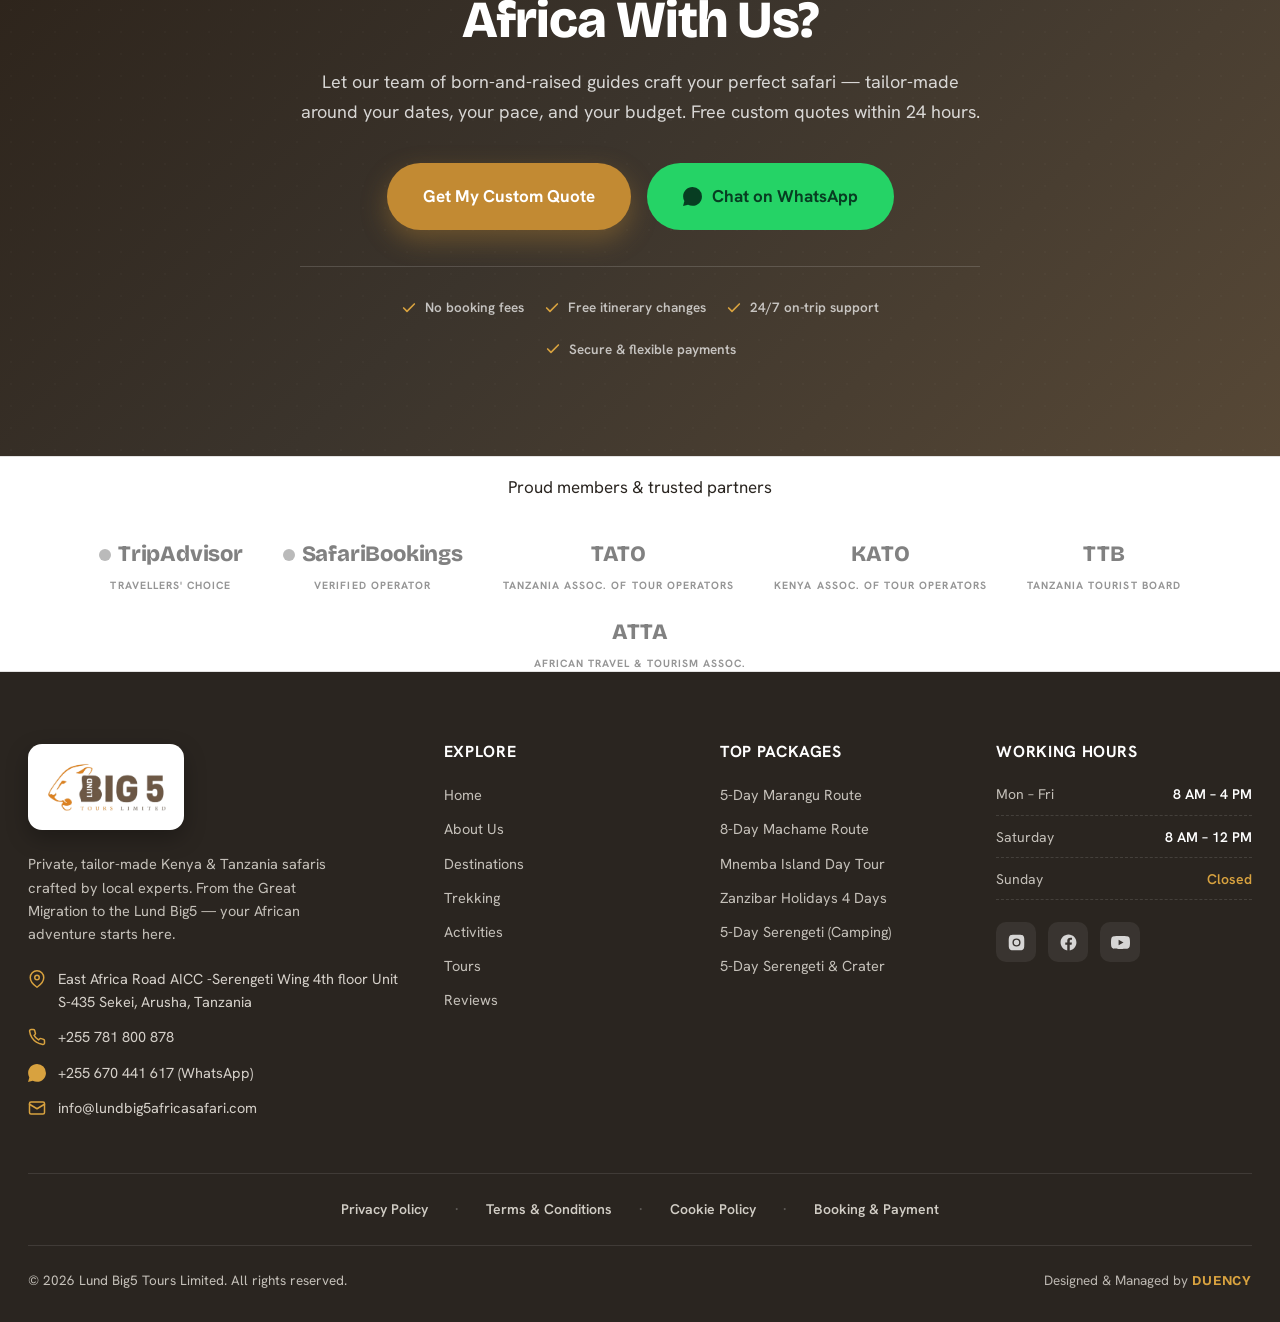
==== commit 34ee239b: "updated nav bar , email id or number" ====
--- a/about.html
+++ b/about.html
@@ -152,9 +152,65 @@
           <li><a href="index.html">Home</a></li>
           <li><a href="about.html" class="active">About Us</a></li>
           <li><a href="index.html#destinations">Destinations</a></li>
-          <li><a href="index.html#trekking">Trekking</a></li>
+          <!-- <li><a href="index.html#trekking">Trekking</a></li> -->
+           <li class="has-dropdown">
+            <a href="trekking.html">
+              Trekking
+
+              <svg
+                class="dropdown-arrow"
+                xmlns="http://www.w3.org/2000/svg"
+                width="14"
+                height="14"
+                viewBox="0 0 24 24"
+                fill="none"
+                stroke="currentColor"
+                stroke-width="2"
+              >
+                <polyline points="6 9 12 15 18 9"></polyline>
+              </svg>
+            </a>
+
+            <ul class="dropdown-menu">
+              <li>
+                <a href="kilimanjaro-trekking.html">
+                  Mt. Kilimanjaro Trekking
+                </a>
+              </li>
+            </ul>
+          </li>
+
           <li><a href="index.html#activities">Activities</a></li>
-          <li><a href="index.html#tours">Tours</a></li>
+          <!-- <li><a href="index.html#tours">Tours</a></li> -->
+            <li class="has-dropdown">
+            <a href="tours.html">
+              Tours
+
+              <svg
+                class="dropdown-arrow"
+                xmlns="http://www.w3.org/2000/svg"
+                width="14"
+                height="14"
+                viewBox="0 0 24 24"
+                fill="none"
+                stroke="currentColor"
+                stroke-width="2"
+              >
+                <polyline points="6 9 12 15 18 9"></polyline>
+              </svg>
+            </a>
+
+            <ul class="dropdown-menu">
+              <li>
+                <a href="wildlife-safari.html"> Wildlife Safari </a>
+              </li>
+
+              <li>
+                <a href="zanzibar-vacation.html"> Zanzibar Vacation </a>
+              </li>
+            </ul>
+          </li>
+
           <li><a href="index.html#reviews">Reviews</a></li>
           <li><a href="contact.html">Contact</a></li>
         </ul>
@@ -183,9 +239,66 @@
           <a href="index.html">Home</a>
           <a href="about.html">About Us</a>
           <a href="index.html#destinations">Destinations</a>
-          <a href="index.html#trekking">Trekking</a>
+          <!-- <a href="index.html#trekking">Trekking</a> -->
+           <li class="has-dropdown">
+            <div class="dropdown-trigger">
+              <a href="trekking.html">Trekking</a>
+
+              <button class="submenu-toggle" type="button">
+                <svg
+                  class="dropdown-arrow"
+                  xmlns="http://www.w3.org/2000/svg"
+                  width="14"
+                  height="14"
+                  viewBox="0 0 24 24"
+                  fill="none"
+                  stroke="currentColor"
+                  stroke-width="2"
+                >
+                  <polyline points="6 9 12 15 18 9"></polyline>
+                </svg>
+              </button>
+            </div>
+
+            <ul class="dropdown-menu">
+              <li>
+                <a href="kilimanjaro-trekking.html">
+                  Mt. Kilimanjaro Trekking
+                </a>
+              </li>
+            </ul>
+          </li>
+
+
           <a href="index.html#activities">Activities</a>
-          <a href="index.html#tours">Tours</a>
+          <!-- <a href="index.html#tours">Tours</a> -->
+           <li class="has-dropdown">
+            <div class="dropdown-trigger">
+              <a href="tours.html">Tours</a>
+
+              <button class="submenu-toggle" type="button">
+                <svg
+                  class="dropdown-arrow"
+                  xmlns="http://www.w3.org/2000/svg"
+                  width="14"
+                  height="14"
+                  viewBox="0 0 24 24"
+                  fill="none"
+                  stroke="currentColor"
+                  stroke-width="2"
+                >
+                  <polyline points="6 9 12 15 18 9"></polyline>
+                </svg>
+              </button>
+            </div>
+
+            <ul class="dropdown-menu">
+              <li><a href="wildlife-safari.html">Wildlife Safari</a></li>
+              <li><a href="zanzibar-vacation.html">Zanzibar Vacation</a></li>
+            </ul>
+          </li>
+
+
           <a href="index.html#reviews">Reviews</a>
           <a href="contact.html">Contact</a>
         </nav>
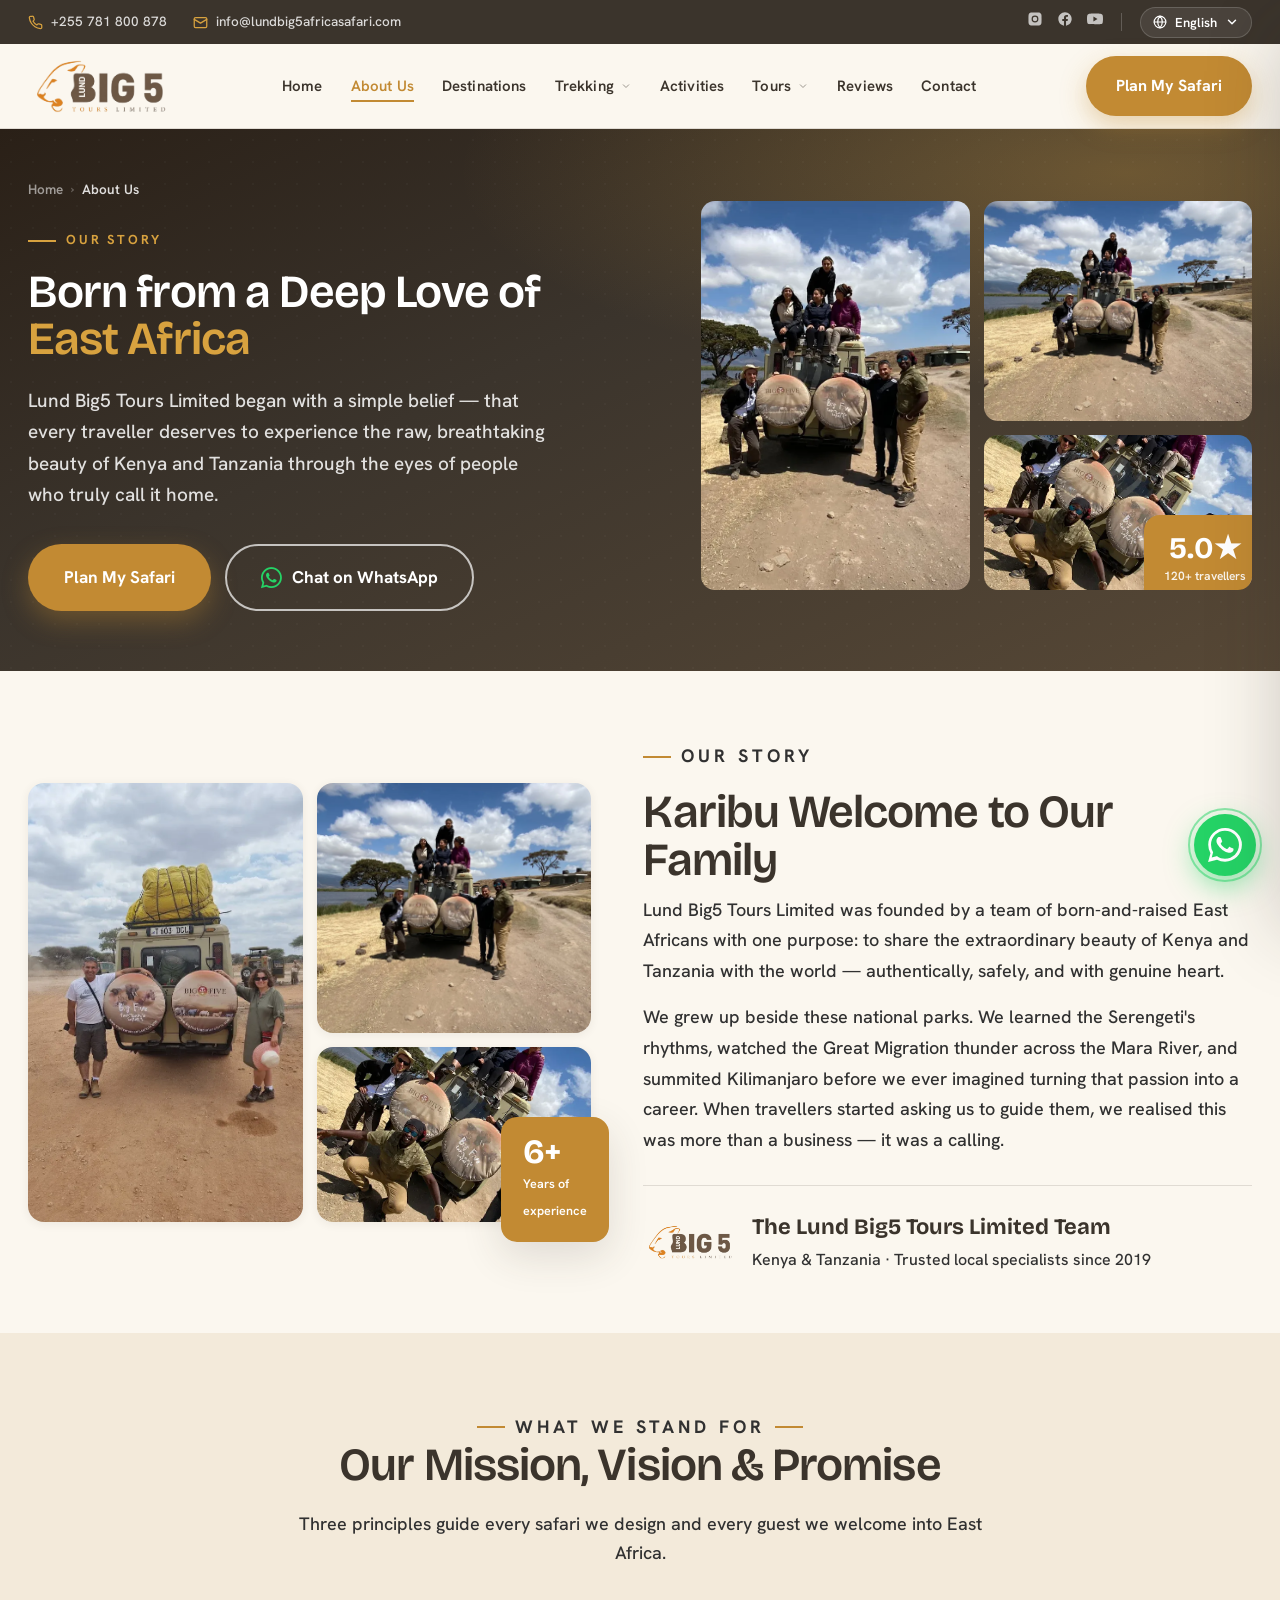
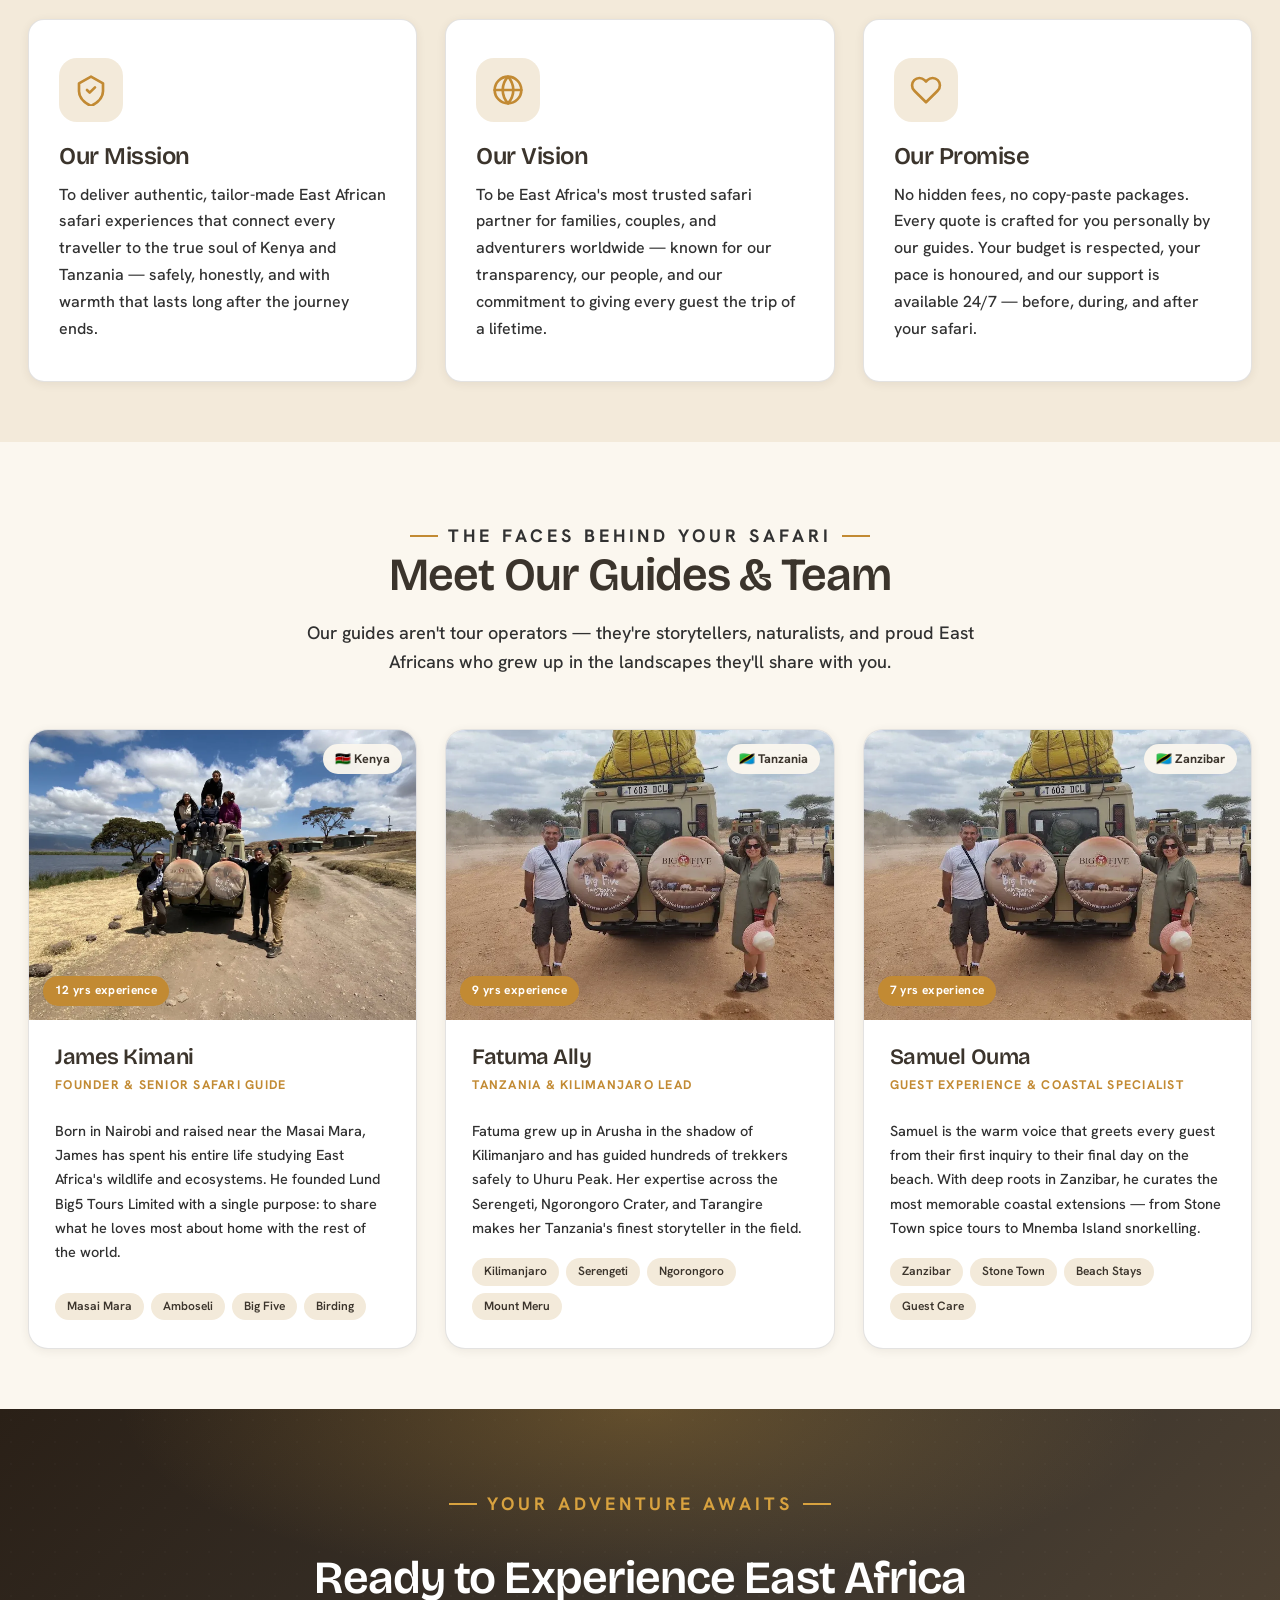
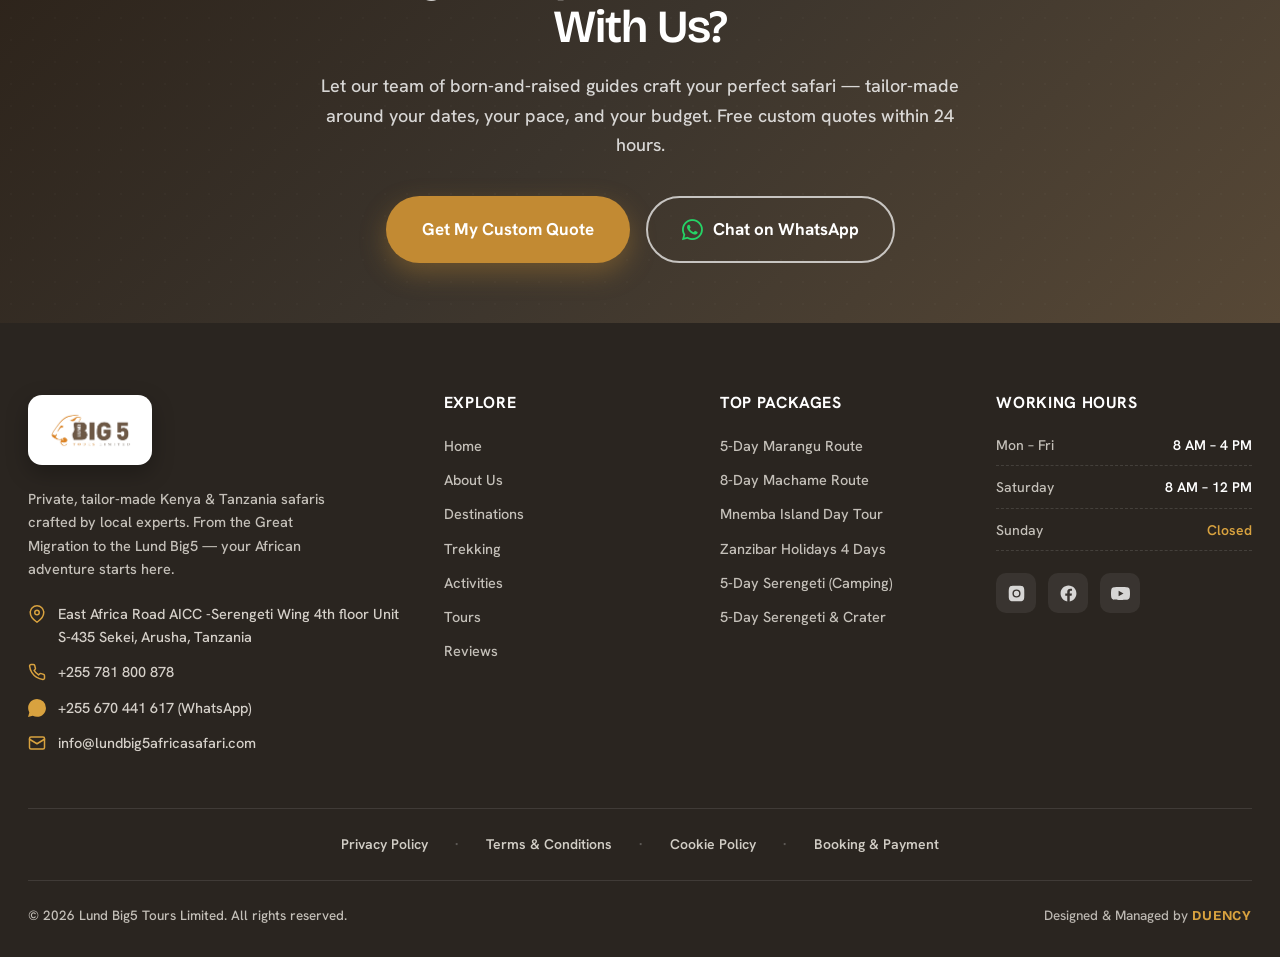
==== commit 239437dc: "update all pages" ====
--- a/about.html
+++ b/about.html
@@ -16,6 +16,10 @@
       href="https://fonts.googleapis.com/css2?family=Bricolage+Grotesque:opsz,wght@12..96,600;12..96,700;12..96,800&family=Hanken+Grotesk:wght@400;500;600;700;800&display=swap"
       rel="stylesheet"
     />
+    <link
+  rel="stylesheet"
+  href="https://cdnjs.cloudflare.com/ajax/libs/font-awesome/6.7.2/css/all.min.css"
+/>
 
     <link rel="stylesheet" href="assets/css/main.css" />
   </head>
@@ -333,21 +337,17 @@
               <a href="index.html#inquiry" class="btn btn-primary btn-lg"
                 >Plan My Safari</a
               >
-              <a
-                href="https://wa.me/255781800878"
-                target="_blank"
-                rel="noopener"
-                class="btn btn-ghost btn-lg"
-              >
-                <svg viewBox="0 0 24 24" fill="currentColor">
-                  <path
-                    d="M.057 24l1.687-6.163a11.867 11.867 0 0 1-1.587-5.946C.16 5.335 5.495 0 12.05 0a11.82 11.82 0 0 1 8.413 3.488 11.82 11.82 0 0 1 3.48 8.414c-.003 6.557-5.338 11.892-11.893 11.892a11.9 11.9 0 0 1-5.688-1.448L.057 24z"
-                  />
-                </svg>
-                Chat on WhatsApp
-              </a>
-            </div>
-            <div class="hero-trust">
+             <a
+  href="https://wa.me/255781800878"
+  target="_blank"
+  rel="noopener"
+  class="btn btn-ghost btn-lg"
+>
+  <i class="fa-brands fa-whatsapp"></i>
+  Chat on WhatsApp
+</a>
+            </div>
+            <!-- <div class="hero-trust">
               <div class="trust-pill">
                 <svg viewBox="0 0 24 24" fill="currentColor">
                   <path
@@ -382,7 +382,7 @@
                 </svg>
                 1,200+ Happy Travellers
               </div>
-            </div>
+            </div> -->
           </div>
           <!-- Photo collage — visible on large screens -->
           <div class="hero-collage" aria-hidden="true">
@@ -440,8 +440,8 @@
           </div>
           <div class="story-copy reveal">
             <p class="eyebrow">Our Story</p>
-            <h2>Karibu — Welcome to Our Family</h2>
-            <p class="lead">
+            <h2>Karibu Welcome to Our Family</h2>
+            <p >
               Lund Big5 Tours Limited was founded by a team of born-and-raised East
               Africans with one purpose: to share the extraordinary beauty of
               Kenya and Tanzania with the world — authentically, safely, and
@@ -456,16 +456,7 @@
               calling.
             </p>
             <p>
-              Today, Lund Big5 Tours Limited operates from Toronto, Canada — with
-              our field operations rooted in Nairobi, Arusha, and the shores of
-              Zanzibar. Every itinerary is built by our own locally-based guides
-              who know exactly where the lions den at sunset and which crater
-              rim rewards the clearest view.
-            </p>
-            <p>
-              We've been trusted by over 1,200 families from across the globe,
-              and every five-star review we receive reminds us why we started.
-            </p>
+            
             <div class="story-sign">
               <img
                 src="assets/uploads/logo.png"
@@ -573,7 +564,7 @@
     </section>
 
     <!-- ==================== BY THE NUMBERS ==================== -->
-    <section class="bg-dark stats-strip" id="numbers">
+    <!-- <section class="bg-dark stats-strip" id="numbers">
       <div class="wrap">
         <div class="stats-grid">
           <div class="stat-cell reveal">
@@ -598,7 +589,7 @@
           </div>
         </div>
       </div>
-    </section>
+    </section> -->
 
     <!-- ==================== MEET THE GUIDES ==================== -->
     <section class="pad bg-cream" id="team">
@@ -706,7 +697,7 @@
     </section>
 
     <!-- ==================== SUSTAINABILITY ==================== -->
-    <section class="pad bg-sand" id="sustainability">
+    <!-- <section class="pad bg-sand" id="sustainability">
       <div class="wrap">
         <div class="sustain-grid">
           <div class="sustain-img reveal">
@@ -801,7 +792,7 @@
           </div>
         </div>
       </div>
-    </section>
+    </section> -->
 
     <!-- ==================== CTA SECTION ==================== -->
     <section class="cta-section pad">
@@ -819,20 +810,16 @@
               >Get My Custom Quote</a
             >
             <a
-              href="https://wa.me/255781800878"
-              target="_blank"
-              rel="noopener"
-              class="btn btn-wa btn-lg"
-            >
-              <svg viewBox="0 0 24 24" fill="currentColor">
-                <path
-                  d="M.057 24l1.687-6.163a11.867 11.867 0 0 1-1.587-5.946C.16 5.335 5.495 0 12.05 0a11.82 11.82 0 0 1 8.413 3.488 11.82 11.82 0 0 1 3.48 8.414c-.003 6.557-5.338 11.892-11.893 11.892a11.9 11.9 0 0 1-5.688-1.448L.057 24z"
-                />
-              </svg>
-              Chat on WhatsApp
-            </a>
-          </div>
-          <div class="cta-trust">
+  href="https://wa.me/255781800878"
+  target="_blank"
+  rel="noopener"
+  class="btn btn-ghost btn-lg"
+>
+  <i class="fa-brands fa-whatsapp"></i>
+  Chat on WhatsApp
+</a>
+          </div>
+          <!-- <div class="cta-trust">
             <span class="cta-trust-item"
               ><svg
                 viewBox="0 0 24 24"
@@ -885,13 +872,13 @@
               </svg>
               Secure &amp; flexible payments</span
             >
-          </div>
+          </div> -->
         </div>
       </div>
     </section>
 
     <!-- ==================== PARTNERS ==================== -->
-    <section class="partners">
+    <!-- <section class="partners">
       <div class="wrap">
         <p class="partners-head reveal">Proud members &amp; trusted partners</p>
         <div class="partners-row reveal">
@@ -923,7 +910,7 @@
           >
         </div>
       </div>
-    </section>
+    </section> -->
 
     <!-- ==================== FOOTER ==================== -->
     <footer class="footer" id="contact">
